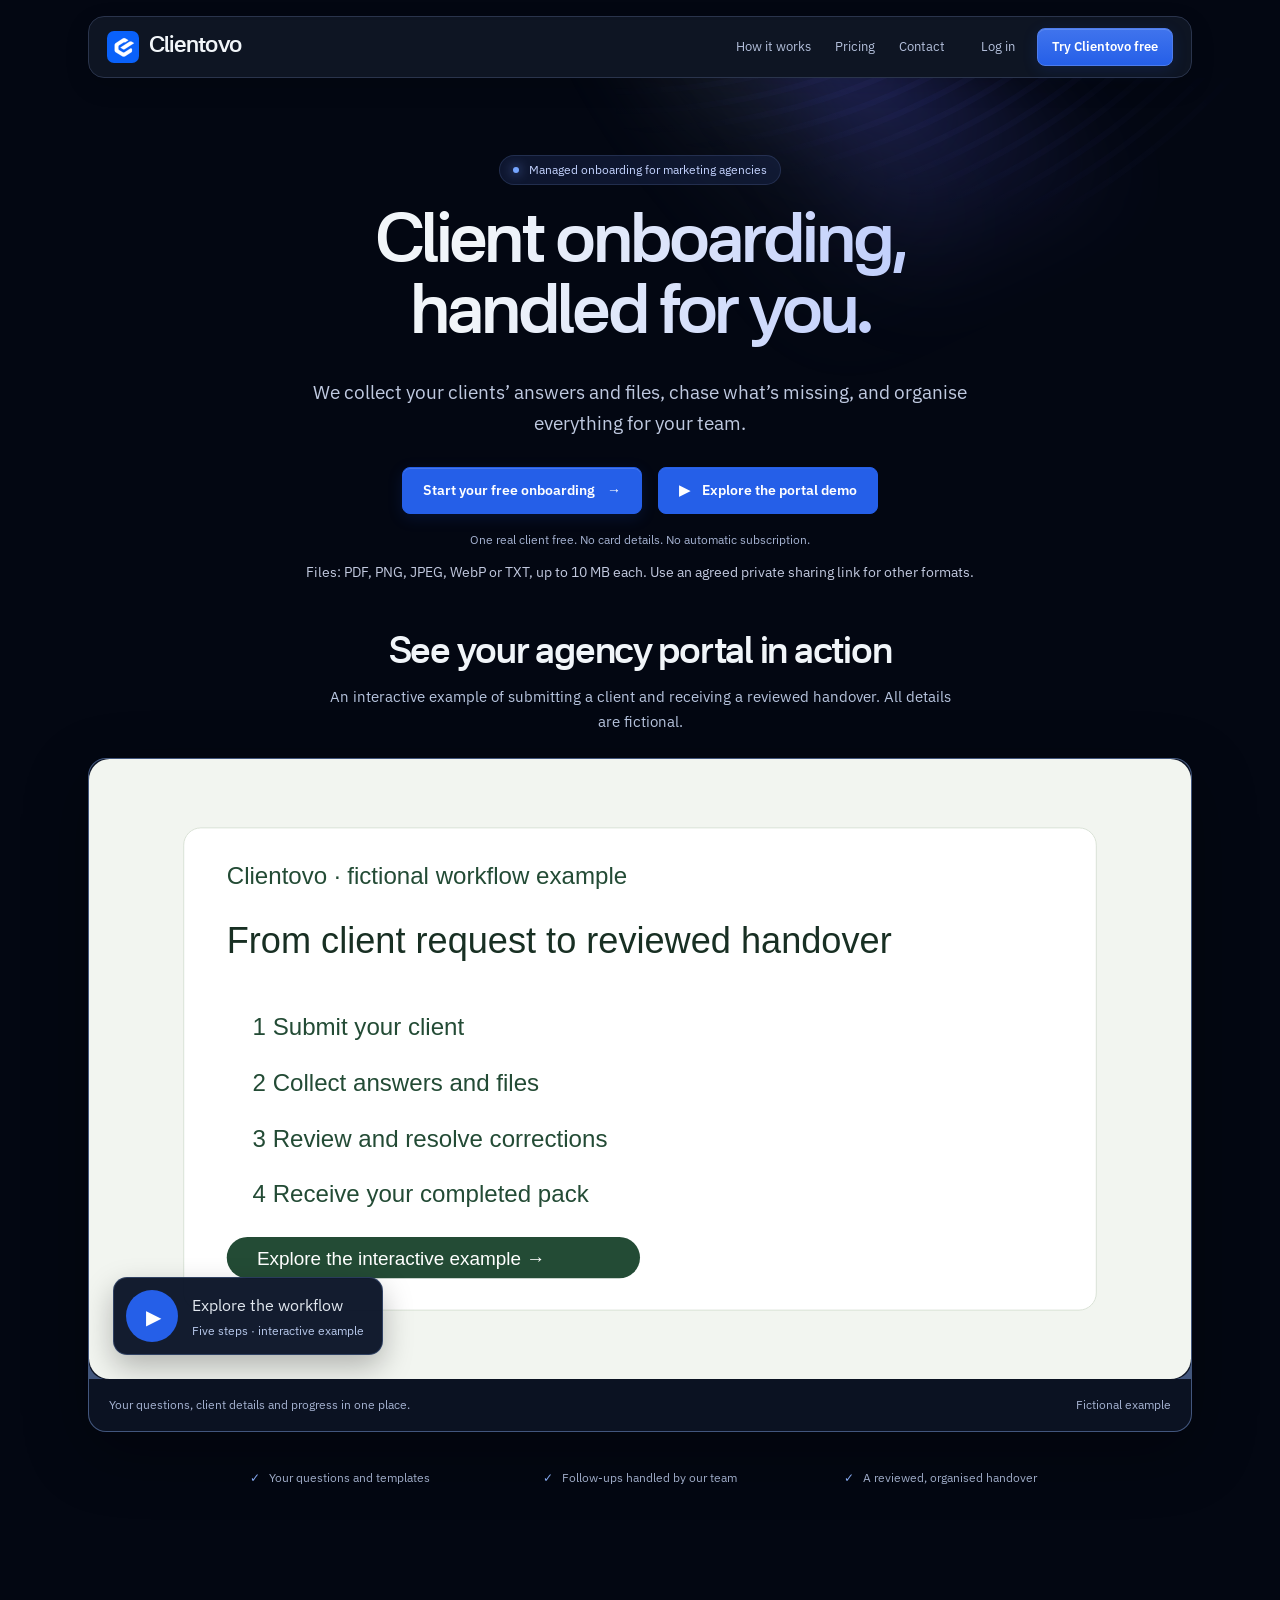
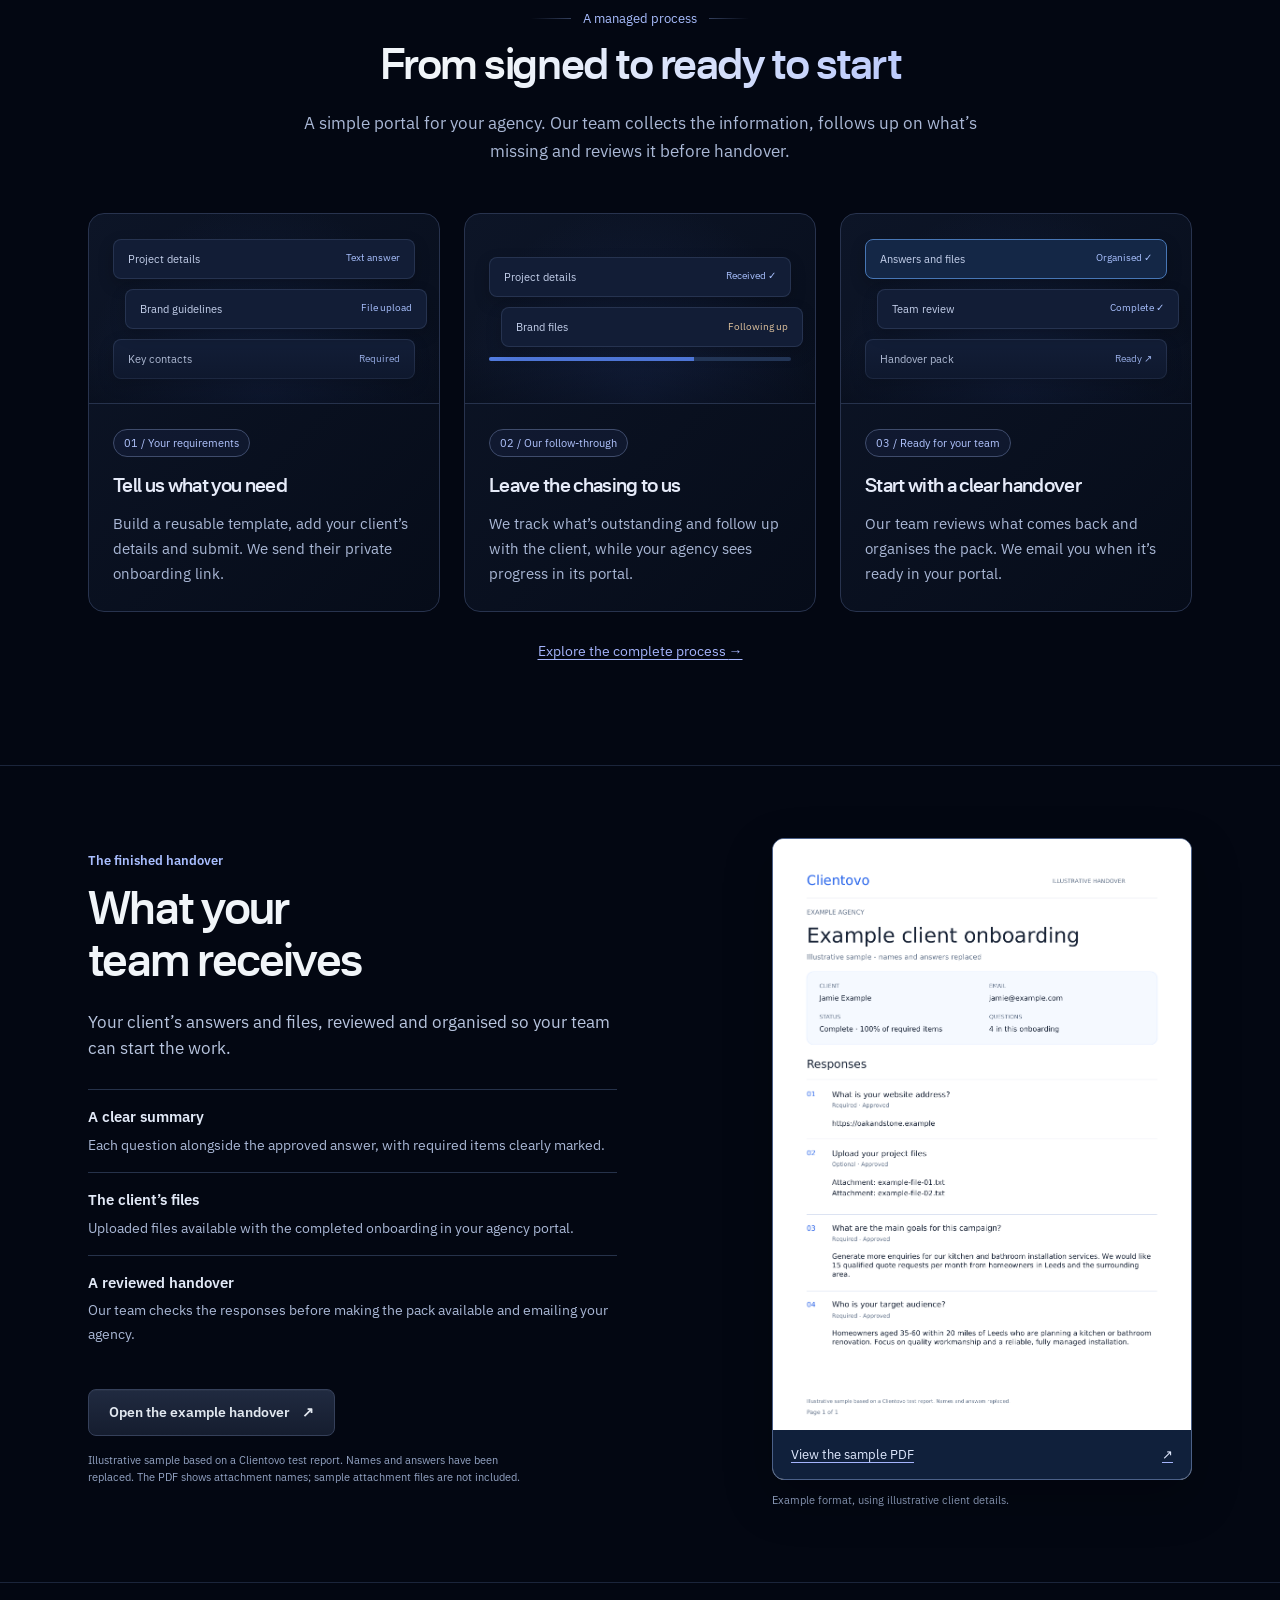
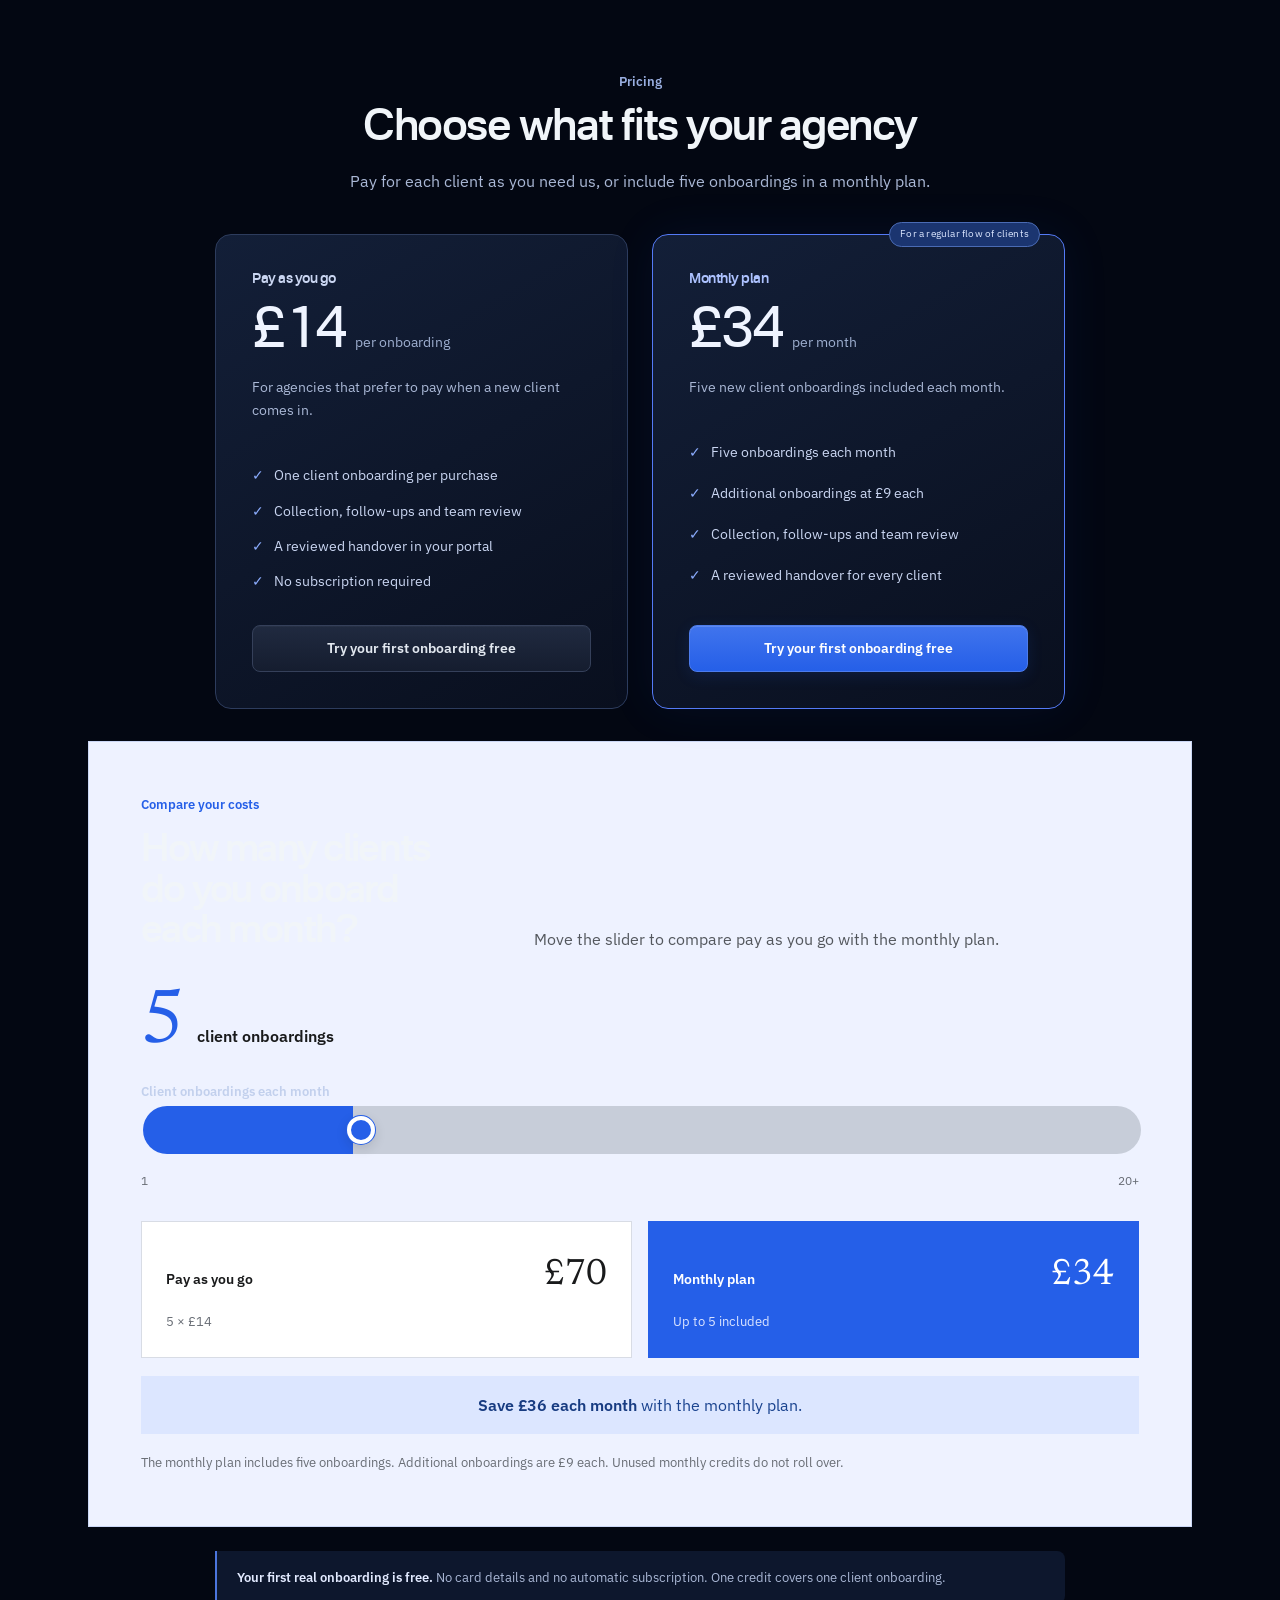
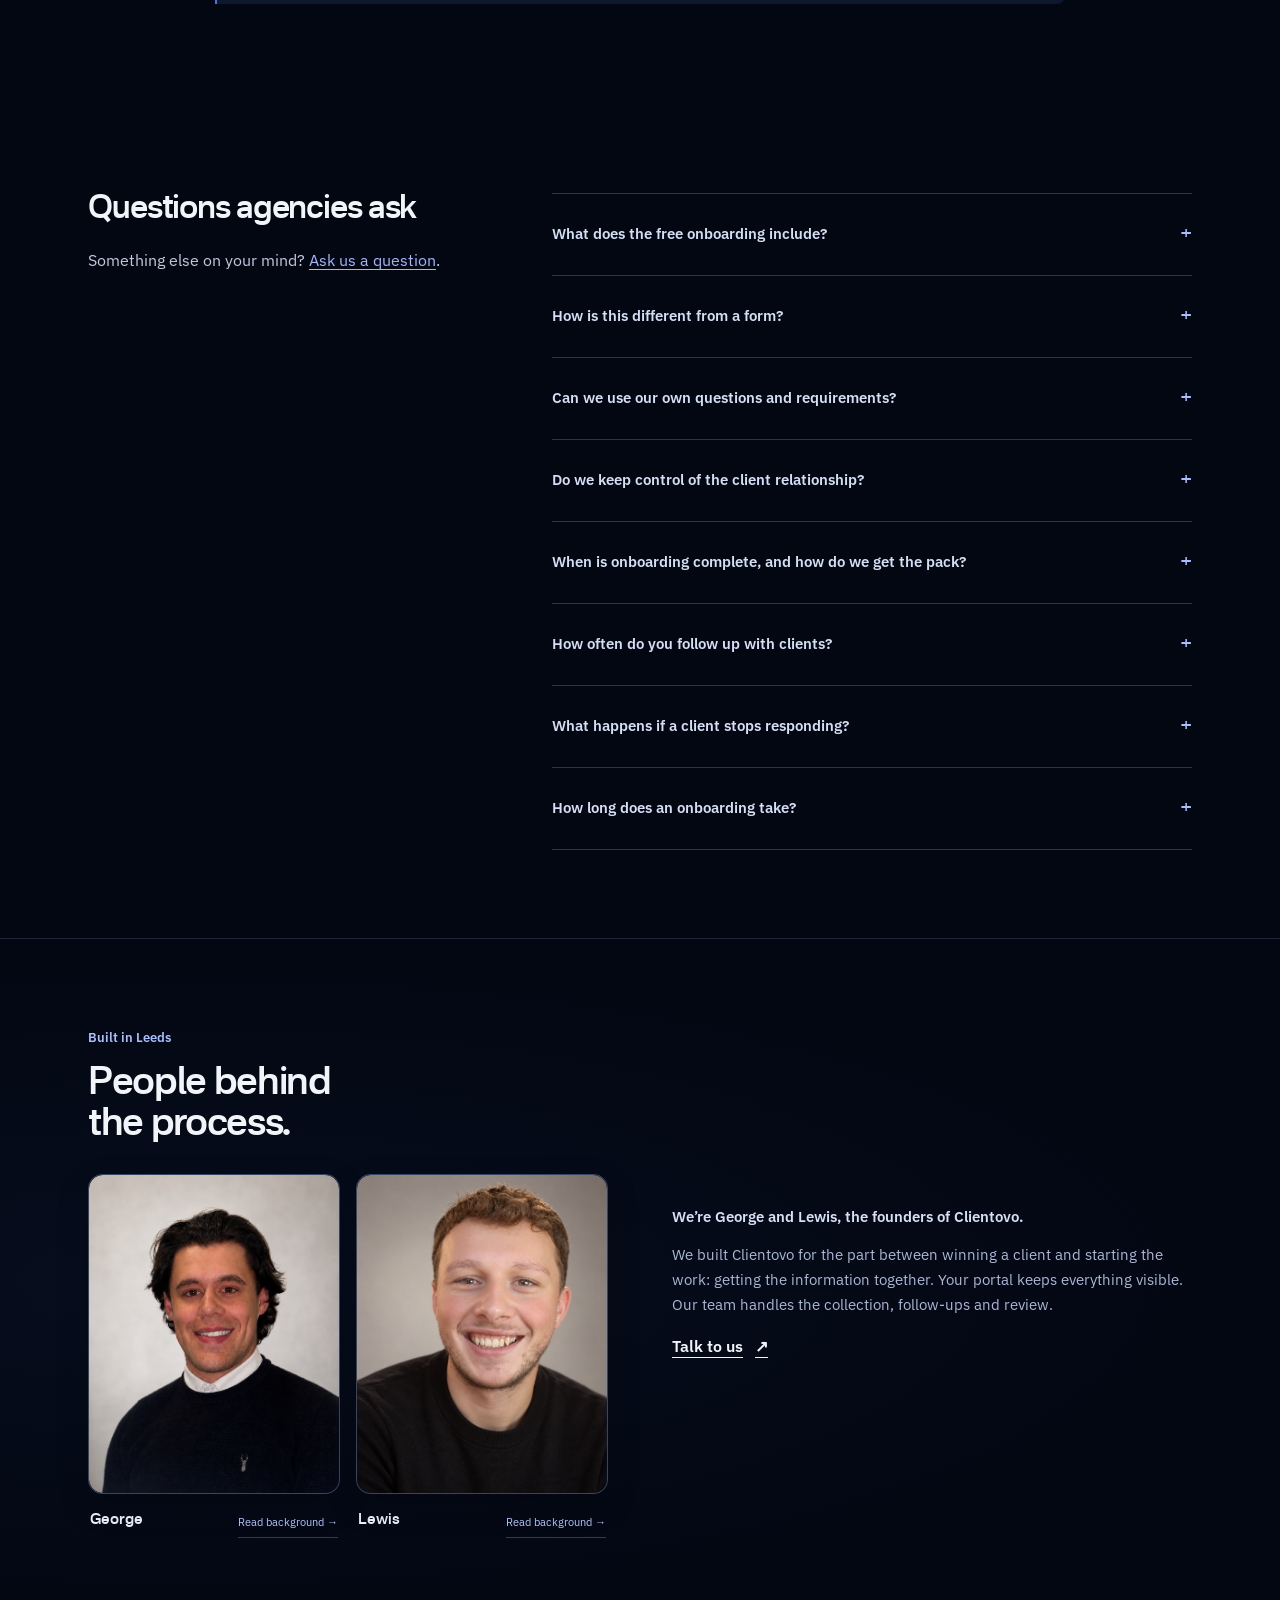
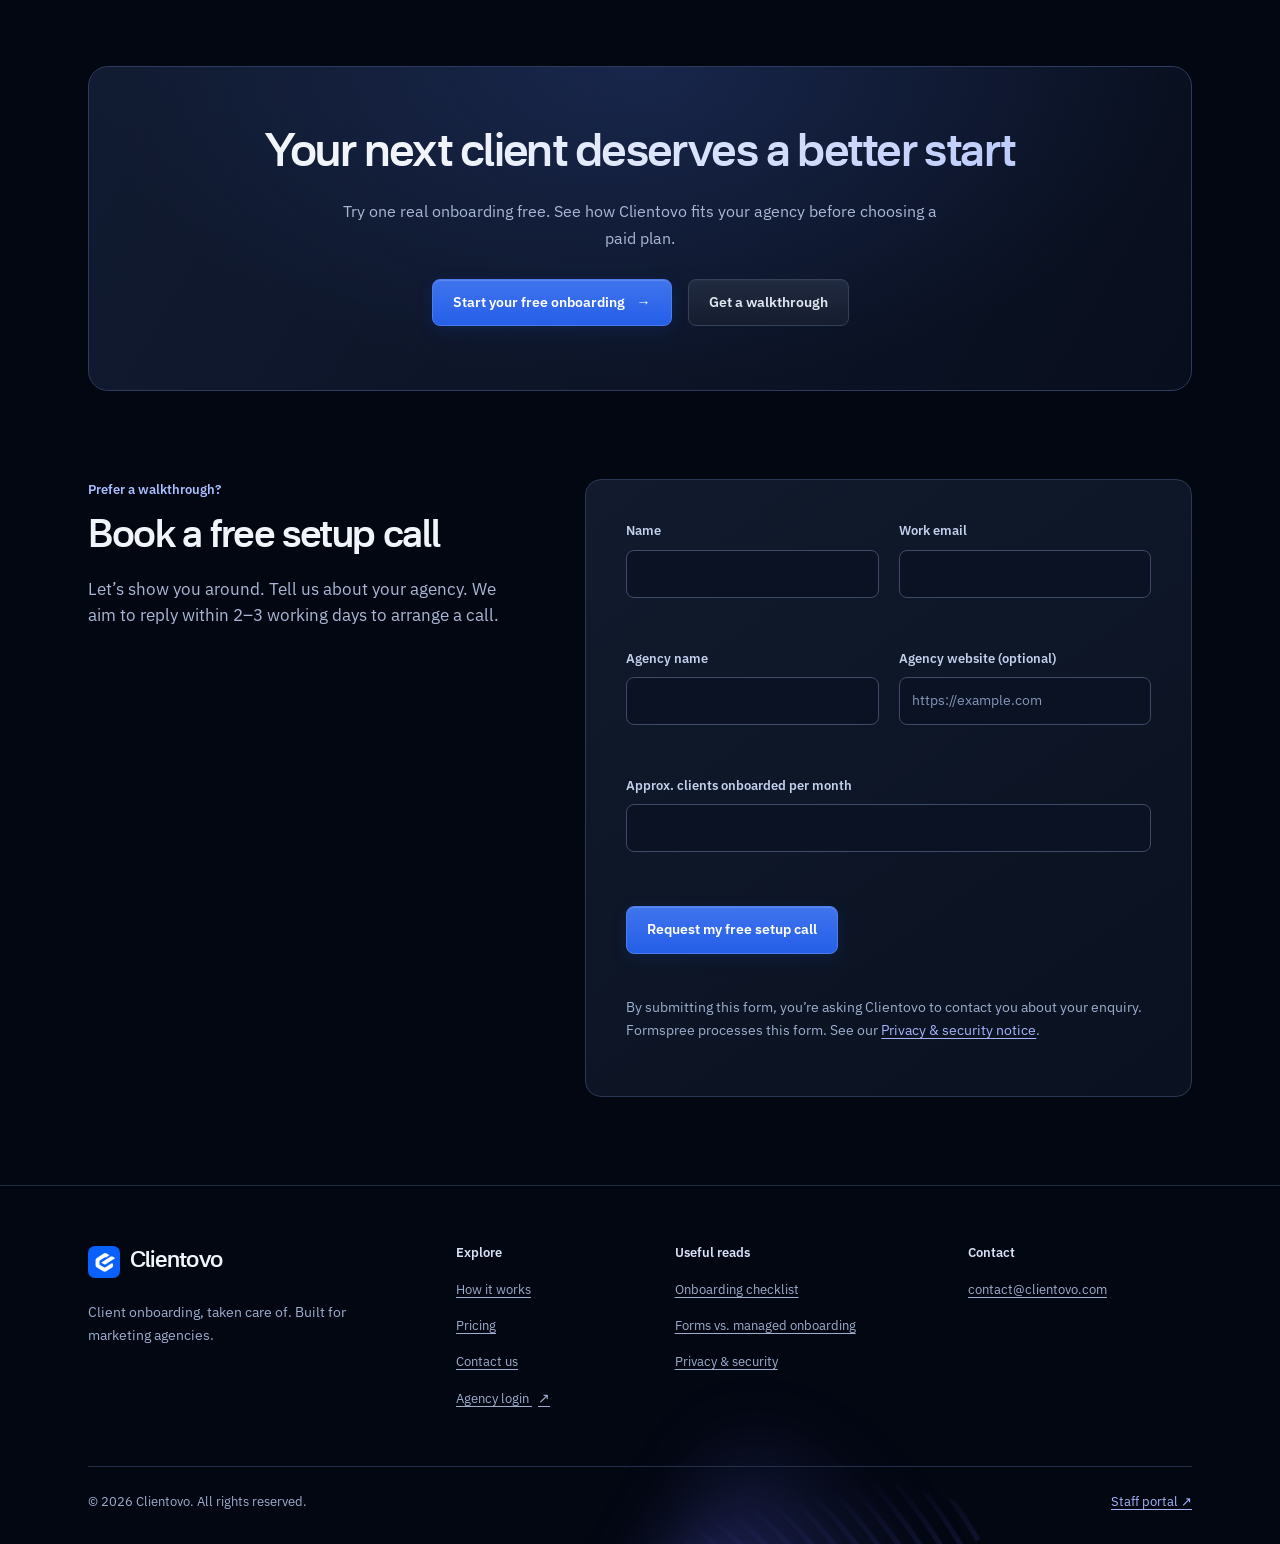
==== index.html @ 858d0b21 "Add interactive pricing savings calculator" ====
<!doctype html>
<html lang="en-GB"><head>
<meta name="referrer" content="strict-origin-when-cross-origin">
<meta http-equiv="Content-Security-Policy" content="default-src 'self'; script-src 'self' 'sha256-9Y9CoTxpxtDft2DlJXxTfStvCm/svCckwIeYMW3FVqM='; style-src 'self' 'unsafe-inline'; img-src 'self' data:; font-src 'self'; media-src 'self'; connect-src 'self' https://formspree.io; form-action https://formspree.io; object-src 'none'; base-uri 'self'; frame-src 'none'; upgrade-insecure-requests">
<meta charset="utf-8">
<meta name="viewport" content="width=device-width,initial-scale=1">
<title>Managed Client Onboarding for Marketing Agencies | Clientovo</title>
<meta name="description" content="Clientovo collects client details and files, follows up on missing items and reviews your handover. Agency portal included. Try one real client free, no card needed.">
<link rel="canonical" href="https://clientovo.com/">
<link rel="shortcut icon" href="/favicon.ico?v=6">
<link rel="icon" type="image/png" sizes="16x16" href="/favicon-16.png?v=6">
<link rel="icon" type="image/png" sizes="32x32" href="/favicon-32.png?v=6">
<link rel="apple-touch-icon" sizes="180x180" href="/apple-touch-icon.png?v=1">
<link rel="manifest" href="/site.webmanifest">
<meta name="theme-color" content="#030712">
<link rel="preload" href="/fonts/newsreader-latin-400-normal.woff2" as="font" type="font/woff2" crossorigin>
<link rel="preload" href="/fonts/ibm-plex-sans-latin-400-normal.woff2" as="font" type="font/woff2" crossorigin>
<link rel="stylesheet" href="/home.css?v=20261022-readiness">
<meta property="og:type" content="website">
<meta property="og:locale" content="en_GB">
<meta property="og:site_name" content="Clientovo">
<meta property="og:title" content="Managed Client Onboarding for Marketing Agencies | Clientovo">
<meta property="og:description" content="Clientovo collects client details and files, follows up on missing items and reviews your handover.">
<meta property="og:url" content="https://clientovo.com/">
<meta property="og:image" content="https://clientovo.com/og-image.png">
<meta name="twitter:card" content="summary_large_image">
<meta name="twitter:title" content="Managed Client Onboarding for Marketing Agencies | Clientovo">
<meta name="twitter:description" content="Clientovo collects client details and files, follows up on missing items and reviews your handover.">
<meta name="twitter:image" content="https://clientovo.com/og-image.png">
<script type="application/ld+json">{"@context":"https://schema.org","@graph":[{"@type":"Organization","@id":"https://clientovo.com/#organization","name":"Clientovo","url":"https://clientovo.com/","email":"contact@clientovo.com"},{"@type":"FAQPage","mainEntity":[{"@type":"Question","name":"What does the free onboarding include?","acceptedAnswer":{"@type":"Answer","text":"One real client onboarding using your agency’s template, including collection, follow-ups, review and handover. Your new account includes one free credit. No card is needed, and you won’t be enrolled in a paid subscription."}},{"@type":"Question","name":"How is this different from a form?","acceptedAnswer":{"@type":"Answer","text":"Your portal gives you a place to create templates and track clients. Our team handles the work around the form: collecting information, following up, reviewing responses and organising the finished pack."}},{"@type":"Question","name":"Can we use our own questions and requirements?","acceptedAnswer":{"@type":"Answer","text":"Yes. Create reusable templates for the information, files and account access details your agency needs. Use a different template for each kind of project. Do not request passwords through an onboarding form."}},{"@type":"Question","name":"Do we keep control of the client relationship?","acceptedAnswer":{"@type":"Answer","text":"Yes. Your agency owns the relationship and delivers the project. We handle the onboarding admin you ask us to manage, and you can track progress in your portal."}},{"@type":"Question","name":"When is onboarding complete, and how do we get the pack?","acceptedAnswer":{"@type":"Answer","text":"An onboarding is ready for handover once the required information has been supplied and our team has reviewed and approved the answers and files. We then publish the pack in your portal and email your agency a link. Reaching 100% alone does not send the handover automatically."}},{"@type":"Question","name":"How often do you follow up with clients?","acceptedAnswer":{"@type":"Answer","text":"Our standard reminder interval is three days, measured from the latest response or reminder while required information is still missing. Our team can adjust or pause reminders for an onboarding."}},{"@type":"Question","name":"What happens if a client stops responding?","acceptedAnswer":{"@type":"Answer","text":"After seven days without a new answer, the onboarding is flagged for our team’s attention. Outstanding items stay visible in your portal. Missing required information is not treated as complete."}},{"@type":"Question","name":"How long does an onboarding take?","acceptedAnswer":{"@type":"Answer","text":"Timing depends on how quickly your client provides the required information and whether any answers or files need correcting. You can track progress in your portal while we manage the follow-ups and review."}}]}]}</script>
<script src="/site.js?v=20261027-savings" defer></script>
<link rel="stylesheet" href="/open.css?v=20261021-expanded-sample1">
<link rel="stylesheet" href="/pricing.css?v=20261027-savings">
</head><body><a class="skip-link" href="#main">Skip to content</a>
<header class="site-header">
  <nav class="shell site-nav" aria-label="Main navigation">
    <a class="brand" href="/index.html" aria-label="Clientovo home">
      <img src="/favicon.png?v=6" alt="" width="32" height="32">
      <span>Clientovo</span>
    </a>
    <div class="nav-links">
      <a href="/how-it-works.html">How it works</a>
      <a href="/index.html#pricing">Pricing</a>
      <a href="/contact.html">Contact</a>
    </div>
    <div class="nav-actions">
      <div class="login-menu desktop-login" data-login-menu>
        <button class="login-trigger" type="button" aria-expanded="false" aria-haspopup="true" data-login-trigger>Log in</button>
        <div class="login-panel" data-login-panel hidden>
          <a href="https://app.clientovo.com/agency/login">Agency portal <span class="external-mark" aria-hidden="true">↗</span></a>
          <a href="https://app.clientovo.com/login">Staff portal <span class="external-mark" aria-hidden="true">↗</span></a>
        </div>
      </div>
      <a class="button" href="https://app.clientovo.com/agency/join">Try Clientovo free</a>
    </div>
    <button class="menu-button" type="button" aria-expanded="false" aria-controls="mobile-menu" aria-label="Open menu" data-menu-button>Menu</button>
  </nav>
</header>

<div class="mobile-menu" id="mobile-menu" data-mobile-menu hidden>
  <nav class="mobile-menu-inner" aria-label="Mobile navigation">
    <a href="/how-it-works.html">How it works</a>
    <a href="/index.html#pricing">Pricing</a>
    <a href="/contact.html">Contact</a>
    <a href="https://app.clientovo.com/agency/login">Agency portal <span class="external-mark" aria-hidden="true">↗</span></a>
    <a href="https://app.clientovo.com/login">Staff portal <span class="external-mark" aria-hidden="true">↗</span></a>
    <a class="button" href="https://app.clientovo.com/agency/join">Try Clientovo free</a>
  </nav>
</div>
<main id="main"><section class="agency-hero open-hero" aria-labelledby="hero-title">
<div class="shell">
<div class="open-hero-copy"><p class="open-eyebrow">Managed onboarding for marketing agencies</p><h1 class="gradient-heading" id="hero-title">Client onboarding,<br>handled for you.</h1><p class="lede">We collect your clients’ answers and files, chase what’s missing, and organise everything for your team.</p><div class="inline-actions"><a class="button" href="https://app.clientovo.com/agency/join">Start your free onboarding <span aria-hidden="true">→</span></a><button class="button button-secondary" type="button" data-demo-open aria-haspopup="dialog" aria-controls="portal-demo"><span aria-hidden="true">▶</span> Explore the portal demo</button></div><p class="open-hero-note">One real client free. No card details. No automatic subscription.</p><p class="small">Files: PDF, PNG, JPEG, WebP or TXT, up to 10 MB each. Use an agreed private sharing link for other formats.</p></div>
<section class="portal-demo-feature" id="portal-preview" aria-labelledby="portal-preview-heading">
<div class="demo-intro"><h2 id="portal-preview-heading">See your agency portal in action</h2><p>An interactive example of submitting a client and receiving a reviewed handover. All details are fictional.</p></div>
<div class="open-demo"><button class="demo-launch" type="button" data-demo-open aria-haspopup="dialog" aria-controls="portal-demo" aria-label="Open the interactive Clientovo onboarding example"><img src="/media/portal-demo-preview.svg" width="1280" height="720" alt="Illustration of the Clientovo example workflow, from submission to handover" fetchpriority="high"><span class="demo-play"><i aria-hidden="true">▶</i><span>Explore the workflow<small>Five steps · interactive example</small></span></span></button><div class="demo-caption"><span>Your questions, client details and progress in one place.</span><span>Fictional example</span></div></div>
</section>
<div class="open-points"><p><span aria-hidden="true">✓</span> Your questions and templates</p><p><span aria-hidden="true">✓</span> Follow-ups handled by our team</p><p><span aria-hidden="true">✓</span> A reviewed, organised handover</p></div>
</div></section>
<section class="open-section" id="how-it-works" aria-labelledby="workflow-heading"><div class="shell"><div class="open-section-heading"><div class="open-label">A managed process</div><h2 class="gradient-heading" id="workflow-heading">From signed to ready to start</h2><p>A simple portal for your agency. Our team collects the information, follows up on what’s missing and reviews it before handover.</p></div><div class="workflow-cards">
<article class="open-card"><div class="workflow-art" aria-hidden="true"><div class="mini-row"><span>Project details</span><strong>Text answer</strong></div><div class="mini-row"><span>Brand guidelines</span><strong>File upload</strong></div><div class="mini-row"><span>Key contacts</span><strong>Required</strong></div></div><span class="card-tag">01 / Your requirements</span><h3>Tell us what you need</h3><p>Build a reusable template, add your client’s details and submit. We send their private onboarding link.</p></article>
<article class="open-card"><div class="workflow-art" aria-hidden="true"><div class="mini-row"><span>Project details</span><strong>Received ✓</strong></div><div class="mini-row"><span>Brand files</span><strong class="mini-waiting">Following up</strong></div><div class="mini-progress"><span></span></div></div><span class="card-tag">02 / Our follow-through</span><h3>Leave the chasing to us</h3><p>We track what’s outstanding and follow up with the client, while your agency sees progress in its portal.</p></article>
<article class="open-card"><div class="workflow-art" aria-hidden="true"><div class="mini-row mini-ready"><span>Answers and files</span><strong>Organised ✓</strong></div><div class="mini-row"><span>Team review</span><strong>Complete ✓</strong></div><div class="mini-row"><span>Handover pack</span><strong>Ready ↗</strong></div></div><span class="card-tag">03 / Ready for your team</span><h3>Start with a clear handover</h3><p>Our team reviews what comes back and organises the pack. We email you when it’s ready in your portal.</p></article>
</div><p class="open-section-link"><a href="/how-it-works.html">Explore the complete process <span aria-hidden="true">→</span></a></p></div></section>
<section class="section handover-section" id="example-handover" aria-labelledby="handover-heading">
 <div class="shell handover-layout">
  <div class="handover-copy"><p class="kicker">The finished handover</p><h2 id="handover-heading">What your team receives</h2><p class="lede">Your client’s answers and files, reviewed and organised so your team can start the work.</p>
   <ul class="handover-contents"><li><strong>A clear summary</strong><span>Each question alongside the approved answer, with required items clearly marked.</span></li><li><strong>The client’s files</strong><span>Uploaded files available with the completed onboarding in your agency portal.</span></li><li><strong>A reviewed handover</strong><span>Our team checks the responses before making the pack available and emailing your agency.</span></li></ul>
   <a class="button button-secondary" href="/media/example-onboarding-handover.pdf?v=20261021-expanded" target="_blank" rel="noopener">Open the example handover <span aria-hidden="true">↗</span></a>
   <p class="handover-disclosure">Illustrative sample based on a Clientovo test report. Names and answers have been replaced. The PDF shows attachment names; sample attachment files are not included.</p>
  </div>
  <figure class="handover-example"><a href="/media/example-onboarding-handover.pdf?v=20261021-expanded" target="_blank" rel="noopener" aria-label="Open the illustrative Clientovo handover PDF in a new tab"><img src="/media/example-onboarding-handover.png?v=20261021-expanded" width="893" height="1263" loading="lazy" decoding="async" alt="Illustrative Clientovo handover with four completed questions covering the website, project files, campaign goals and target audience"><span class="handover-preview-label">View the sample PDF <span aria-hidden="true">↗</span></span></a><figcaption>Example format, using illustrative client details.</figcaption></figure>
 </div>
</section>
<section class="section pricing-section" id="pricing" aria-labelledby="pricing-heading">
  <div class="shell">
    <div class="pricing-head"><p class="kicker">Pricing</p><h2 id="pricing-heading">Choose what fits your agency</h2><p>Pay for each client as you need us, or include five onboardings in a monthly plan.</p></div>
    <div class="pricing-grid">
      <article class="price-card" aria-labelledby="payg-heading">
        <h3 class="plan-name" id="payg-heading">Pay as you go</h3>
        <p class="price">£14 <small>per onboarding</small></p>
        <p>For agencies that prefer to pay when a new client comes in.</p>
        <ul class="clean-list"><li>One client onboarding per purchase</li><li>Collection, follow-ups and team review</li><li>A reviewed handover in your portal</li><li>No subscription required</li></ul>
        <a class="button button-secondary" href="https://app.clientovo.com/agency/join">Try your first onboarding free</a>
      </article>
      <article class="price-card price-card-featured" aria-labelledby="monthly-heading">
        <h3 class="plan-name" id="monthly-heading">Monthly plan</h3>
        <p class="price">£34 <small>per month</small></p>
        <p>Five new client onboardings included each month.</p>
        <ul class="clean-list"><li>Five onboardings each month</li><li>Additional onboardings at £9 each</li><li>Collection, follow-ups and team review</li><li>A reviewed handover for every client</li></ul>
        <a class="button" href="https://app.clientovo.com/agency/join">Try your first onboarding free</a>
      </article>
    </div>
    <section class="pricing-calculator" aria-labelledby="calculator-heading" data-pricing-calculator>
      <div class="calculator-intro">
        <p class="kicker">Compare your costs</p>
        <h3 id="calculator-heading">How many clients do you onboard each month?</h3>
        <p>Move the slider to compare pay as you go with the monthly plan.</p>
      </div>
      <div class="calculator-control">
        <div class="calculator-value"><output for="onboarding-volume" data-onboarding-count>5</output><span>client onboardings</span></div>
        <label class="sr-only" for="onboarding-volume">Client onboardings each month</label>
        <input id="onboarding-volume" data-onboarding-slider type="range" min="1" max="20" value="5" step="1">
        <div class="calculator-scale" aria-hidden="true"><span>1</span><span>20+</span></div>
      </div>
      <div class="calculator-results" aria-live="polite">
        <div class="calculator-result">
          <span>Pay as you go</span>
          <strong data-payg-total>£70</strong>
          <small data-payg-detail>5 × £14</small>
        </div>
        <div class="calculator-result calculator-result-featured">
          <span>Monthly plan</span>
          <strong data-monthly-total>£34</strong>
          <small data-monthly-detail>5 included</small>
        </div>
        <p class="calculator-saving" data-saving-message><strong>Save £36 each month</strong> with the monthly plan.</p>
      </div>
      <p class="calculator-footnote">The monthly plan includes five onboardings. Additional onboardings are £9 each. Unused monthly credits do not roll over.</p>
    </section>
    <p class="price-note"><strong>Your first real onboarding is free.</strong> No card details and no automatic subscription. One credit covers one client onboarding.</p>
  </div>
</section>
<section class="section">
    <div class="shell faq-layout">
      <div>
        <h2>Questions agencies ask</h2>
        <p style="margin-top:20px">Something else on your mind? <a href="/contact.html">Ask us a question</a>.</p>
      </div>
      <div class="faq-list">
        <details><summary>What does the free onboarding include?</summary><div class="faq-answer"><p>One real client onboarding using your agency’s template, including collection, follow-ups, review and handover. Your new account includes one free credit. No card is needed, and you won’t be enrolled in a paid subscription.</p></div></details><details><summary>How is this different from a form?</summary><div class="faq-answer"><p>Your portal gives you a place to create templates and track clients. Our team handles the work around the form: collecting information, following up, reviewing responses and organising the finished pack.</p></div></details><details><summary>Can we use our own questions and requirements?</summary><div class="faq-answer"><p>Yes. Create reusable templates for the information, files and account access details your agency needs. Use a different template for each kind of project. Do not request passwords through an onboarding form.</p></div></details><details><summary>Do we keep control of the client relationship?</summary><div class="faq-answer"><p>Yes. Your agency owns the relationship and delivers the project. We handle the onboarding admin you ask us to manage, and you can track progress in your portal.</p></div></details><details><summary>When is onboarding complete, and how do we get the pack?</summary><div class="faq-answer"><p>An onboarding is ready for handover once the required information has been supplied and our team has reviewed and approved the answers and files. We then publish the pack in your portal and email your agency a link. Reaching 100% alone does not send the handover automatically.</p></div></details><details><summary>How often do you follow up with clients?</summary><div class="faq-answer"><p>Our standard reminder interval is three days, measured from the latest response or reminder while required information is still missing. Our team can adjust or pause reminders for an onboarding.</p></div></details><details><summary>What happens if a client stops responding?</summary><div class="faq-answer"><p>After seven days without a new answer, the onboarding is flagged for our team’s attention. Outstanding items stay visible in your portal. Missing required information is not treated as complete.</p></div></details><details><summary>How long does an onboarding take?</summary><div class="faq-answer"><p>Timing depends on how quickly your client provides the required information and whether any answers or files need correcting. You can track progress in your portal while we manage the follow-ups and review.</p></div></details>
      </div>
    </div>
  </section><section class="section about-section" aria-labelledby="about-heading">
    <div class="shell about-layout">
      <div><p class="kicker">Built in Leeds</p><h2 id="about-heading">People behind<br>the process.</h2>
        <div class="founder-portraits" aria-label="Clientovo co-founders">
          <div class="founder-profile"><button class="founder-card" type="button" data-founder-card data-founder-name="George" aria-expanded="false" aria-controls="george-background" aria-label="George, co-founder. Show background">
            <span class="founder-card-inner">
              <span class="founder-face founder-front" data-founder-front>
                <img src="/images/founder-portrait-01.png" alt="George, Clientovo co-founder" width="1086" height="1448" loading="lazy" decoding="async">
                
              </span>
              <span class="founder-face founder-back" id="george-background" data-founder-back aria-hidden="true">
                <span class="founder-role">Co-founder · Clientovo</span><strong class="founder-name">George</strong>
                <span class="founder-bio" id="george-bio-copy" data-founder-copy>George is currently studying law. He brings an eye for detail to Clientovo, helping keep client information organised and handovers clear.</span>
                <span class="founder-return" aria-hidden="true">Back to photo ↶</span>
              </span>
            </span>
          </button><div class="founder-profile-label"><strong>George</strong><button class="founder-read" type="button" data-founder-open="george-background" aria-controls="george-background" aria-expanded="false">Read background <span aria-hidden="true">→</span></button></div></div>
          <div class="founder-profile"><button class="founder-card" type="button" data-founder-card data-founder-name="Lewis" aria-expanded="false" aria-controls="lewis-background" aria-label="Lewis, co-founder. Show background">
            <span class="founder-card-inner">
              <span class="founder-face founder-front" data-founder-front>
                <img src="/images/founder-portrait-02.png" alt="Lewis, Clientovo co-founder" width="1122" height="1402" loading="lazy" decoding="async">
                
              </span>
              <span class="founder-face founder-back" id="lewis-background" data-founder-back aria-hidden="true">
                <span class="founder-role">Co-founder · Clientovo</span><strong class="founder-name">Lewis</strong>
                <span class="founder-bio" id="lewis-bio-copy" data-founder-copy>Lewis has a background in supply chain management. He brings a practical approach to Clientovo’s onboarding process, keeping requests organised, tracking what’s missing and helping things move forward.</span>
                <span class="founder-return" aria-hidden="true">Back to photo ↶</span>
              </span>
            </span>
          </button><div class="founder-profile-label"><strong>Lewis</strong><button class="founder-read" type="button" data-founder-open="lewis-background" aria-controls="lewis-background" aria-expanded="false">Read background <span aria-hidden="true">→</span></button></div></div>
        </div>
      </div>
      <div class="about-copy"><p class="lede">We’re George and Lewis, the founders of Clientovo.</p><p>We built Clientovo for the part between winning a client and starting the work: getting the information together. Your portal keeps everything visible. Our team handles the collection, follow-ups and review.</p><a class="text-link" href="/contact.html">Talk to us <span aria-hidden="true">↗</span></a></div>
    </div>
  </section><div class="shell"><section class="open-cta" aria-labelledby="cta-heading"><h2 class="gradient-heading" id="cta-heading">Your next client deserves a better start</h2><p>Try one real onboarding free. See how Clientovo fits your agency before choosing a paid plan.</p><div class="inline-actions"><a class="button" href="https://app.clientovo.com/agency/join">Start your free onboarding <span aria-hidden="true">→</span></a><a class="button button-secondary" href="#setup-call">Get a walkthrough</a></div></section></div><section class="section" id="setup-call">
    <div class="shell setup-area">
      <div class="setup-copy">
        <p class="kicker">Prefer a walkthrough?</p>
        <h2>Book a free setup call</h2>
        <p class="lede" style="margin-top:20px">Let’s show you around. Tell us about your agency. We aim to reply within 2–3 working days to arrange a call.</p>
      </div>
      <div class="form-card">
        <form action="https://formspree.io/f/mjykaprj" method="POST" novalidate data-setup-form>
          <div class="form-grid">
            <div class="field"><label for="setup-name">Name</label><input id="setup-name" name="name" autocomplete="name" required aria-describedby="error-setup-name"><span class="field-error" id="error-setup-name" data-error-for="setup-name"></span></div>
            <div class="field"><label for="setup-email">Work email</label><input id="setup-email" name="email" type="email" autocomplete="email" required aria-describedby="error-setup-email"><span class="field-error" id="error-setup-email" data-error-for="setup-email"></span></div>
            <div class="field"><label for="setup-agency">Agency name</label><input id="setup-agency" name="agency_name" autocomplete="organization" required aria-describedby="error-setup-agency"><span class="field-error" id="error-setup-agency" data-error-for="setup-agency"></span></div>
            <div class="field"><label for="setup-website">Agency website (optional)</label><input id="setup-website" name="agency_website" type="url" inputmode="url" autocomplete="url" placeholder="https://example.com" aria-describedby="error-setup-website"><span class="field-error" id="error-setup-website" data-error-for="setup-website"></span></div>
            <div class="field field-wide"><label for="setup-clients">Approx. clients onboarded per month</label><input id="setup-clients" name="clients_per_month" type="number" min="1" inputmode="numeric" required aria-describedby="error-setup-clients"><span class="field-error" id="error-setup-clients" data-error-for="setup-clients"></span></div>
          </div>
          <button class="button form-submit" type="submit">Request my free setup call</button>
          <p class="form-status" role="status" aria-live="polite" data-form-status></p>
        </form>
        <div class="form-success" tabindex="-1" role="status" aria-live="polite" data-form-success hidden>
          <h3>We’ve got your details</h3>
          <p>We aim to reply within 2–3 working days to arrange your free Clientovo setup call.</p>
        </div>
        <p class="form-privacy">By submitting this form, you’re asking Clientovo to contact you about your enquiry. Formspree processes this form. See our <a href="/privacy-and-security.html">Privacy &amp; security notice</a>.</p>
      </div>
    </div>
  </section></main><footer class="site-footer">
  <div class="shell">
    <div class="footer-grid">
      <div class="footer-intro">
        <a class="brand" href="/index.html"><img src="/favicon.png?v=6" alt="" width="32" height="32"><span>Clientovo</span></a>
        <p>Client onboarding, taken care of. Built for marketing agencies.</p>
        <!-- TODO: George to supply confirmed company registration details and Leeds business address. -->
      </div>
      <nav class="footer-col" aria-label="Explore">
        <h2>Explore</h2>
        <a href="/how-it-works.html">How it works</a>
        <a href="/index.html#pricing">Pricing</a>
        <a href="/contact.html">Contact us</a>
        <a href="https://app.clientovo.com/agency/login">Agency login <span class="external-mark" aria-hidden="true">↗</span></a>
      </nav>
      <nav class="footer-col" aria-label="Useful reads">
        <h2>Useful reads</h2>
        <a href="/client-onboarding-checklist.html">Onboarding checklist</a>
        <a href="/client-onboarding-forms-vs-managed-service.html">Forms vs. managed onboarding</a>
        <a href="/privacy-and-security.html">Privacy &amp; security</a>
      </nav>
      <div class="footer-col">
        <h2>Contact</h2>
        <a href="mailto:contact@clientovo.com">contact@clientovo.com</a>
      </div>
    </div>
    <div class="footer-bottom">
      <span>© 2026 Clientovo. All rights reserved.</span>
      <a href="https://app.clientovo.com/login">Staff portal <span aria-hidden="true">↗</span></a>
    </div>
  </div>
</footer><dialog class="demo-dialog" id="portal-demo" aria-labelledby="demo-title" data-demo-dialog><div class="demo-dialog-header"><h2 id="demo-title">Inside the Clientovo agency portal</h2><button class="demo-close" type="button" data-demo-close>Close <span aria-hidden="true">×</span></button></div><div class="demo-tour" data-demo-tour aria-label="Example onboarding workflow"><p class="small">Fictional example · this does not create a real client or send email.</p><div role="status" aria-live="polite" aria-atomic="true" data-demo-step><p class="eyebrow">Step 1 of 5 · Agency</p><h3>Create your template</h3><p>Example Agency asks for business goals, a website link and a brand image. Choose the questions your client needs to answer.</p></div><div class="inline-actions"><button class="button button-secondary" type="button" data-demo-back disabled>Back</button><button class="button" type="button" data-demo-next>Next step</button></div></div></dialog></body></html>
---- home.css ----
/* Clientovo editorial system.
   Newsreader was chosen for headings because its restrained editorial character feels
   like professional correspondence, while IBM Plex Sans keeps operational copy precise. */
@font-face{font-family:"Newsreader";src:url("/fonts/newsreader-latin-400-normal.woff2") format("woff2");font-style:normal;font-weight:400;font-display:swap}
@font-face{font-family:"Newsreader";src:url("/fonts/newsreader-latin-500-normal.woff2") format("woff2");font-style:normal;font-weight:500;font-display:swap}
@font-face{font-family:"IBM Plex Sans";src:url("/fonts/ibm-plex-sans-latin-400-normal.woff2") format("woff2");font-style:normal;font-weight:400;font-display:swap}
@font-face{font-family:"IBM Plex Sans";src:url("/fonts/ibm-plex-sans-latin-600-normal.woff2") format("woff2");font-style:normal;font-weight:600;font-display:swap}

:root{
  --blue:#255FE8;
  --blue-hover:#174BCB;
  --deep-blue:#193F82;
  --ink:#11213B;
  --text:#33455F;
  --muted:#53627A;
  --quiet:#7A879B;
  --surface:#FFFFFF;
  --surface-soft:#FBFCFE;
  --surface-tint:#F5F7FB;
  --blue-tint:#EEF4FF;
  --border:#E5EAF1;
  --border-strong:#D5DFED;
  --selection:#DCE7FF;
  --error:#B42318;
  --shadow:#11213B12;
  --font-heading:"Newsreader",Georgia,serif;
  --font-body:"IBM Plex Sans","Arial",sans-serif;
  --text-xs:.875rem;
  --text-sm:1rem;
  --text-base:1.125rem;
  --text-lg:1.375rem;
  --text-xl:2rem;
  --text-display:clamp(3.5rem,7vw,4.5rem);
  --container:72.5rem;
  --measure:42.5rem;
}

*{box-sizing:border-box}
html{scroll-behavior:smooth}
body{margin:0;background:var(--surface);color:var(--text);font-family:var(--font-body);font-size:var(--text-base);line-height:1.6;text-rendering:optimizeLegibility}
body.menu-open{overflow:hidden}
img{display:block;max-width:100%;height:auto}
a{color:var(--blue);text-decoration-thickness:1px;text-underline-offset:3px}
a:hover{color:var(--blue-hover)}
button,input,select,textarea{font:inherit}
button{cursor:pointer}
button:disabled{cursor:wait;opacity:.7}
::selection{background:var(--selection);color:var(--ink)}
:focus-visible{outline:2px solid var(--blue);outline-offset:2px}
[hidden]{display:none!important}
h1,h2,h3{margin:0;color:var(--ink);font-family:var(--font-heading);font-weight:400;line-height:1.03;letter-spacing:-.018em;text-wrap:balance}
h1{font-size:var(--text-display)}
h2{font-size:var(--text-xl);line-height:1.12}
h3{font-size:var(--text-lg);line-height:1.2}
p{margin:0 0 1em;text-wrap:pretty}
ul,ol{margin:0;padding:0}
blockquote{margin:0}
.shell{width:min(calc(100% - 48px),var(--container));margin-inline:auto}
.text-column{width:min(100%,var(--measure))}
.section{padding-block:120px}
.section-compact{padding-block:80px}
.section-tint{background:var(--surface-tint)}
.section-ink{background:var(--ink);color:var(--surface)}
.section-ink h2,.section-ink h3,.section-ink a{color:var(--surface)}
.section-ink p{color:var(--border-strong)}
.kicker{margin:0 0 16px;color:var(--blue);font-size:var(--text-xs);font-weight:600;letter-spacing:.06em}
.lede{font-size:var(--text-lg);line-height:1.5}
.small{font-size:var(--text-xs);line-height:1.55}
.muted{color:var(--muted)}
.rule{border:0;border-top:1px solid var(--border);margin:0}
.grid-12{display:grid;grid-template-columns:repeat(12,minmax(0,1fr));gap:32px}
.span-7{grid-column:span 7}.span-5{grid-column:span 5}.span-8{grid-column:span 8}.span-4{grid-column:span 4}
.stack{display:grid;gap:24px}
.stack-lg{display:grid;gap:40px}
.inline-actions{display:flex;align-items:center;flex-wrap:wrap;gap:16px}
.button{display:inline-flex;min-height:48px;align-items:center;justify-content:center;border:1px solid var(--blue);border-radius:4px;padding:10px 20px;background:var(--blue);color:var(--surface);font-size:var(--text-sm);font-weight:600;text-decoration:none;transition:background-color 180ms ease,border-color 180ms ease,color 180ms ease}
.button:hover{border-color:var(--blue-hover);background:var(--blue-hover);color:var(--surface)}
.button-secondary{border-color:var(--border-strong);background:var(--surface);color:var(--ink)}
.button-secondary:hover{border-color:var(--ink);background:var(--surface);color:var(--ink)}
.text-link{color:var(--ink);font-weight:600}
.external-mark{font-size:var(--text-xs);margin-left:6px}

.skip-link{position:fixed;left:16px;top:16px;z-index:1000;transform:translateY(-160%);border-radius:4px;padding:10px 16px;background:var(--ink);color:var(--surface)}
.skip-link:focus{transform:none}
.site-header{position:relative;z-index:100;border-bottom:1px solid var(--border);background:var(--surface)}
.site-nav{min-height:72px;display:flex;align-items:center;gap:32px}
.brand{display:inline-flex;align-items:center;gap:10px;color:var(--ink);font-family:var(--font-heading);font-size:var(--text-lg);line-height:1;text-decoration:none}
.brand img{width:32px;height:32px}
.nav-links{display:flex;align-items:center;gap:28px;margin-left:24px}
.nav-links a,.login-trigger{color:var(--ink);font-size:var(--text-sm);text-decoration:none}
.nav-links a:hover,.login-trigger:hover{text-decoration:underline;text-underline-offset:5px}
.nav-actions{display:flex;align-items:center;gap:16px;margin-left:auto}
.login-menu{position:relative}
.login-trigger{min-height:44px;border:0;background:transparent;padding:8px}
.login-panel{position:absolute;right:0;top:calc(100% + 12px);min-width:220px;border:1px solid var(--border);border-radius:8px;background:var(--surface);box-shadow:0 1px 2px var(--shadow);padding:8px}
.login-panel a{display:block;min-height:44px;border-radius:4px;padding:8px 12px;color:var(--ink);text-decoration:none}
.login-panel a:hover{background:var(--surface-tint)}
.menu-button{display:none;min-width:48px;min-height:48px;border:1px solid var(--border-strong);border-radius:4px;background:var(--surface);color:var(--ink)}
.mobile-menu{position:fixed;inset:73px 0 0;z-index:90;overflow:auto;background:var(--surface);padding:24px}
.mobile-menu-inner{display:grid;gap:8px;width:min(100%,var(--measure));margin-inline:auto}
.mobile-menu a{display:flex;min-height:48px;align-items:center;border-bottom:1px solid var(--border);color:var(--ink);text-decoration:none}
.mobile-menu .button{margin-top:16px;color:var(--surface);justify-content:center}

.hero{padding-block:112px 96px}
.hero-copy{align-self:center}
.hero-copy .lede{max-width:var(--measure);margin-top:28px}
.hero-actions{margin-top:32px}
.hero-note{margin-top:16px;color:var(--muted)}
.portal-preview{align-self:center;border:1px solid var(--border-strong);border-radius:8px;background:var(--surface);box-shadow:0 1px 2px var(--shadow);overflow:hidden}
.preview-top{display:flex;align-items:center;justify-content:space-between;border-bottom:1px solid var(--border);padding:16px 20px;background:var(--surface-soft)}
.preview-wordmark{font-family:var(--font-heading);font-size:var(--text-lg);color:var(--ink)}
.preview-body{padding:28px}
.preview-title{margin-bottom:24px}
.preview-meta{color:var(--muted);font-size:var(--text-sm)}
.preview-list{list-style:none;border-top:1px solid var(--border)}
.preview-list li{display:flex;justify-content:space-between;gap:16px;border-bottom:1px solid var(--border);padding:16px 0;color:var(--ink);font-size:var(--text-sm)}
.preview-status{color:var(--deep-blue);font-weight:600}
.hero-caption{grid-column:1/-1;display:grid;grid-template-columns:repeat(3,1fr);border-top:1px solid var(--border);border-bottom:1px solid var(--border)}
.hero-caption p{margin:0;padding:24px;border-right:1px solid var(--border);color:var(--ink);font-size:var(--text-sm)}
.hero-caption p:last-child{border-right:0}
.preview-caption{border-top:1px solid var(--border);padding:16px 20px;color:var(--muted);font-size:var(--text-xs)}

.section-heading{margin-bottom:56px}
.section-heading h2{max-width:var(--measure)}
.section-heading p{max-width:var(--measure);margin-top:18px}
.numbered-list{border-top:1px solid var(--border)}
.numbered-row{display:grid;grid-template-columns:160px minmax(0,var(--measure));gap:32px;border-bottom:1px solid var(--border);padding:40px 0}
.number{font-family:var(--font-heading);font-size:var(--text-xl);line-height:1;color:var(--blue)}
.numbered-row h3{margin-bottom:12px}
.numbered-row p{margin:0}

.contrast-lead{display:grid;grid-template-columns:5fr 7fr;gap:64px;align-items:end;padding-bottom:64px}
.contrast-lead h2{font-size:var(--text-xl);color:var(--surface)}
.contrast-lead p{font-size:var(--text-lg);margin:0}
.contrast-points{border-top:1px solid var(--muted)}
.contrast-point{display:grid;grid-template-columns:5fr 7fr;gap:64px;border-bottom:1px solid var(--muted);padding:28px 0}
.contrast-point h3{color:var(--surface);font-family:var(--font-body);font-size:var(--text-base);font-weight:600;letter-spacing:0}
.contrast-point p{margin:0}

.pricing-head{display:grid;grid-template-columns:7fr 5fr;gap:32px;align-items:end;margin-bottom:48px}
.pricing-head p{margin:0}
.pricing-grid{display:grid;grid-template-columns:5fr 7fr;gap:24px}
.price-card{border:1px solid var(--border-strong);border-radius:8px;background:var(--surface);padding:40px}
.price-card-featured{border-color:var(--ink)}
.plan-name{font-weight:600;color:var(--ink)}
.price{margin:12px 0 8px;font-family:var(--font-heading);font-size:var(--text-display);line-height:1;color:var(--ink);font-feature-settings:"tnum" 1}
.price small{font-family:var(--font-body);font-size:var(--text-sm);color:var(--muted)}
.clean-list{display:grid;gap:12px;margin:28px 0 32px;list-style:none}
.clean-list li{position:relative;padding-left:22px}
.clean-list li::before{content:"–";position:absolute;left:0;color:var(--blue)}
.price-note{margin-top:24px;border:1px solid var(--border-strong);border-radius:8px;background:var(--surface);padding:24px}
.price-footer{display:flex;justify-content:space-between;gap:24px;margin-top:24px;color:var(--muted);font-size:var(--text-sm)}

.faq-layout{display:grid;grid-template-columns:4fr 8fr;gap:64px}
.faq-list{border-top:1px solid var(--border)}
.faq-list details{border-bottom:1px solid var(--border)}
.faq-list summary{display:flex;min-height:64px;align-items:center;justify-content:space-between;gap:24px;color:var(--ink);font-weight:600;cursor:pointer;list-style:none;padding:16px 0}
.faq-list summary::-webkit-details-marker{display:none}
.faq-list summary::after{content:"+";font-family:var(--font-heading);font-size:var(--text-lg);font-weight:400}
.faq-list details[open] summary::after{content:"–"}
.faq-answer{max-width:var(--measure);padding:0 0 24px}

.cta-band{background:var(--ink);color:var(--surface)}
.cta-band h2{color:var(--surface)}
.cta-band .lede{color:var(--border-strong)}
.cta-band .button-secondary{border-color:var(--surface);background:var(--surface);color:var(--ink)}
.cta-band .small{color:var(--border-strong)}
.setup-area{display:grid;grid-template-columns:5fr 7fr;gap:64px;align-items:start}
.setup-copy{position:sticky;top:32px}
.form-card{border:1px solid var(--border);border-radius:8px;padding:40px}
.form-grid{display:grid;grid-template-columns:1fr 1fr;gap:20px}
.field{display:grid;gap:8px}
.field-wide{grid-column:1/-1}
label{color:var(--ink);font-size:var(--text-sm);font-weight:600}
input,select,textarea{width:100%;min-height:48px;border:1px solid var(--border-strong);border-radius:4px;background:var(--surface);color:var(--ink);font-size:var(--text-sm);padding:10px 12px}
textarea{min-height:120px;resize:vertical}
input:focus,select:focus,textarea:focus{border-color:var(--blue);outline:2px solid var(--blue);outline-offset:1px}
[aria-invalid="true"]{border-color:var(--error)}
.field-error,.form-status{min-height:22px;color:var(--error);font-size:var(--text-xs)}
.form-submit{margin-top:24px}
.form-privacy{margin-top:20px;color:var(--muted);font-size:var(--text-xs)}
.form-success{border-left:4px solid var(--blue);padding:20px 24px;background:var(--blue-tint)}
.form-success h3{margin-bottom:8px}

.site-footer{border-top:1px solid var(--border);padding-block:72px 32px;background:var(--surface)}
.footer-grid{display:grid;grid-template-columns:2fr 1fr 1.4fr 1.2fr;gap:48px}
.footer-intro p{max-width:var(--measure);margin-top:16px;color:var(--muted)}
.footer-col h2{font-family:var(--font-body);font-size:var(--text-sm);font-weight:600;letter-spacing:0;margin-bottom:14px}
.footer-col a{display:block;min-height:36px;color:var(--text);font-size:var(--text-sm)}
.footer-bottom{display:flex;justify-content:space-between;gap:24px;border-top:1px solid var(--border);margin-top:48px;padding-top:24px;color:var(--muted);font-size:var(--text-xs)}
.footer-todo{display:none}

/* Process */
.page-hero{padding-block:96px;border-bottom:1px solid var(--border)}
.page-hero .lede{max-width:var(--measure);margin-top:24px}
.timeline{position:relative}
.timeline::before{content:"";position:absolute;left:48px;top:24px;bottom:24px;width:1px;background:var(--border-strong)}
.timeline-step{position:relative;display:grid;grid-template-columns:96px minmax(0,var(--measure));gap:40px;padding:0 0 56px}
.timeline-step:last-child{padding-bottom:0}
.timeline-number{position:relative;z-index:1;display:grid;width:64px;height:64px;place-items:center;border:1px solid var(--border-strong);border-radius:8px;background:var(--surface);color:var(--blue);font-family:var(--font-heading);font-size:var(--text-lg)}
.timeline-step h2{font-size:var(--text-lg);margin-bottom:12px}
.timeline-step p:last-child{margin-bottom:0}
.example-line{color:var(--muted);font-size:var(--text-sm)}
.portal-section{display:grid;grid-template-columns:7fr 5fr;gap:64px;align-items:start}
.portal-notes{border-top:1px solid var(--border)}
.portal-note{border-bottom:1px solid var(--border);padding:24px 0}
.portal-note h3{font-family:var(--font-body);font-size:var(--text-base);font-weight:600;letter-spacing:0;margin-bottom:8px}
.mock-form{border:1px solid var(--border-strong);border-radius:8px;background:var(--surface);box-shadow:0 1px 2px var(--shadow);overflow:hidden}
.mock-form-header{border-bottom:1px solid var(--border);padding:20px 24px}
.mock-form-body{display:grid;gap:16px;padding:24px}
.mock-field{display:grid;gap:6px;color:var(--ink);font-size:var(--text-sm)}
.mock-value{min-height:48px;border:1px solid var(--border);border-radius:4px;padding:10px 12px;background:var(--surface-soft)}
.compare-grid{display:grid;grid-template-columns:1fr 1fr;border:1px solid var(--border-strong);border-radius:8px;overflow:hidden}
.compare-col{padding:40px}
.compare-col+ .compare-col{border-left:1px solid var(--border-strong);background:var(--surface-tint)}
.compare-col h3{margin-bottom:16px}
.compare-list{display:grid;gap:10px;list-style:none}
.compare-list li{border-top:1px solid var(--border);padding-top:10px}
.responsibility-grid{display:grid;grid-template-columns:1fr 1fr;gap:24px}
.responsibility{border-top:4px solid var(--ink);padding:24px 0}
.responsibility:last-child{border-color:var(--blue)}
.report-preview{border:1px solid var(--border-strong);border-radius:8px;overflow:hidden}
.report-header{display:flex;justify-content:space-between;gap:24px;border-bottom:1px solid var(--border);padding:24px}
.report-meta,.report-row{display:grid;grid-template-columns:repeat(3,1fr)}
.report-meta>div,.report-row>div{border-right:1px solid var(--border);padding:20px}
.report-meta>div:last-child,.report-row>div:last-child{border-right:0}
.report-row{border-top:1px solid var(--border)}
.report-row>div:first-child{grid-column:span 2}
.guides-grid{display:grid;grid-template-columns:1fr 1fr;gap:24px}
.guide{border-top:1px solid var(--border-strong);padding-top:24px}

/* Contact */
.contact-options{display:grid;grid-template-columns:7fr 5fr;gap:24px}
.contact-option{border:1px solid var(--border-strong);border-radius:8px;padding:40px}
.contact-option-primary{background:var(--ink);color:var(--surface)}
.contact-option-primary h2,.contact-option-primary a,.contact-option-primary .kicker{color:var(--surface)}
.contact-email{display:inline-block;margin:24px 0;font-family:var(--font-heading);font-size:var(--text-xl);line-height:1.1;overflow-wrap:anywhere}

/* Editorial articles and legal */
.article-hero{padding-block:80px;border-bottom:1px solid var(--border)}
.breadcrumbs{margin-bottom:32px;color:var(--muted);font-size:var(--text-sm)}
.article-hero h1{max-width:var(--measure);font-size:var(--text-display)}
.byline{margin-top:24px;color:var(--muted);font-size:var(--text-sm)}
.article-layout{display:grid;grid-template-columns:240px minmax(0,var(--measure));gap:80px;align-items:start;padding-block:80px}
.toc{position:sticky;top:32px;border-top:1px solid var(--border)}
.toc h2{font-family:var(--font-body);font-size:var(--text-sm);font-weight:600;letter-spacing:0;padding:16px 0}
.toc a{display:block;border-top:1px solid var(--border);padding:12px 0;color:var(--muted);font-size:var(--text-xs)}
.prose{width:100%}
.prose h2{margin:64px 0 20px;font-size:var(--text-xl)}
.prose h2:first-child{margin-top:0}
.prose h3{margin:36px 0 12px;font-family:var(--font-body);font-size:var(--text-lg);font-weight:600;letter-spacing:0}
.prose ul,.prose ol{display:grid;gap:10px;margin:20px 0 28px;padding-left:24px}
.prose li::marker{color:var(--blue)}
.prose table{width:100%;border-collapse:collapse;margin:32px 0;font-size:var(--text-sm)}
.prose th,.prose td{border:1px solid var(--border-strong);padding:14px;text-align:left;vertical-align:top}
.prose th{background:var(--surface-tint);color:var(--ink);font-weight:600}
.prose .callout{border-left:4px solid var(--blue);margin:40px 0;padding:8px 0 8px 24px}
.legal-header{padding-block:72px 48px;border-bottom:1px solid var(--border)}
.legal-layout{display:grid;grid-template-columns:240px minmax(0,var(--measure));gap:80px;align-items:start;padding-block:72px}
.legal h2{margin:56px 0 16px;font-size:var(--text-xl)}
.legal h2:first-child{margin-top:0}
.provider-list{display:grid;grid-template-columns:180px 1fr;border-top:1px solid var(--border);margin:28px 0}
.provider-list dt,.provider-list dd{border-bottom:1px solid var(--border);padding:14px 0}
.provider-list dt{color:var(--ink);font-weight:600}
.provider-list dd{margin:0}
.last-updated{margin-top:20px;color:var(--muted)}

/* 404 */
.not-found{min-height:70vh;display:grid;align-items:center}
.not-found h1{margin-bottom:20px}
.not-found .inline-actions{margin-top:28px}

@media (max-width:900px){
  .shell{width:min(calc(100% - 32px),var(--container))}
  .section{padding-block:88px}
  .section-compact{padding-block:64px}
  .nav-links,.desktop-login{display:none}
  .menu-button{display:inline-grid;place-items:center;margin-left:auto}
  .nav-actions>.button{display:none}
  .hero{padding-block:72px}
  .grid-12,.pricing-head,.faq-layout,.setup-area,.portal-section,.article-layout,.legal-layout{grid-template-columns:1fr;gap:48px}
  .span-7,.span-5,.span-8,.span-4{grid-column:auto}
  .hero-copy .lede{max-width:var(--measure)}
  .hero-caption{grid-template-columns:1fr}
  .hero-caption p{border-right:0;border-bottom:1px solid var(--border)}
  .hero-caption p:last-child{border-bottom:0}
  .contrast-lead,.contrast-point{grid-template-columns:1fr;gap:20px}
  .pricing-grid,.contact-options{grid-template-columns:1fr}
  .price-footer{display:grid}
  .setup-copy{position:static}
  .footer-grid{grid-template-columns:1fr 1fr}
  .timeline-step{grid-template-columns:80px 1fr;gap:20px}
  .timeline::before{left:32px}
  .compare-grid,.responsibility-grid,.guides-grid{grid-template-columns:1fr}
  .compare-col+.compare-col{border-left:0;border-top:1px solid var(--border-strong)}
  .toc{position:static}
  .article-layout,.legal-layout{width:min(100%,var(--measure));margin-inline:auto}
}

@media (max-width:600px){
  :root{--text-display:clamp(2.75rem,15vw,3.5rem)}
  .shell{width:min(calc(100% - 32px),var(--container))}
  .section{padding-block:72px}
  .site-nav{min-height:64px}
  .mobile-menu{inset:65px 0 0}
  .hero{padding-block:64px}
  .inline-actions{align-items:stretch}
  .inline-actions .button{width:100%}
  .numbered-row{grid-template-columns:56px 1fr;gap:16px;padding:32px 0}
  .number{font-size:var(--text-lg)}
  .price-card,.form-card,.contact-option,.compare-col{padding:28px 24px}
  .form-grid{grid-template-columns:1fr}
  .field-wide{grid-column:auto}
  .footer-grid{grid-template-columns:1fr;gap:32px}
  .footer-bottom{display:grid}
  .timeline-step{grid-template-columns:56px 1fr;gap:16px}
  .timeline-number{width:48px;height:48px}
  .timeline::before{left:24px}
  .report-header{display:grid}
  .report-meta,.report-row{grid-template-columns:1fr}
  .report-meta>div,.report-row>div,.report-row>div:first-child{grid-column:auto;border-right:0;border-bottom:1px solid var(--border)}
  .report-meta>div:last-child,.report-row>div:last-child{border-bottom:0}
  .contact-email{font-size:var(--text-lg)}
  .provider-list{grid-template-columns:1fr}
  .provider-list dt{padding-bottom:0;border-bottom:0}
  .provider-list dd{padding-top:4px}
}

@media (prefers-reduced-motion:reduce){
  html{scroll-behavior:auto}
  *,*::before,*::after{transition-duration:0s!important}
}

@media print{
  .site-header,.mobile-menu,.site-footer,.toc,.button,.cta-band{display:none!important}
  body{font-size:12pt;color:var(--ink)}
  .article-layout,.legal-layout{display:block;padding:0}
  .prose,.legal{width:100%}
  a{color:var(--ink);text-decoration:none}
  h1,h2,h3{break-after:avoid}
  table{break-inside:avoid}
}

/* Agency redesign: warm paper, bold typography and a blue Clientovo identity. */
:root{
 --ink:#191a1b;--text:#3e4143;--muted:#616466;--quiet:#737679;
 --surface:#fffdf8;--surface-soft:#f8f5ee;--surface-tint:#efebe3;
 --border:#dedbd3;--border-strong:#c9c6bf;--selection:#f5bb9f;
 --font-heading:"IBM Plex Sans",Arial,sans-serif;
 --text-display:clamp(3.5rem,7.5vw,7rem);--text-xl:clamp(2.1rem,4vw,3.75rem);
 --container:80rem;--accent:#f5ab87;
}
body{font-size:1.0625rem;line-height:1.65}
h1,h2,h3{font-weight:600;letter-spacing:-.05em}
h1{line-height:.98}h2{line-height:1.06}h3{letter-spacing:-.025em}
.shell{width:min(calc(100% - 96px),var(--container))}
.section{padding-block:112px}
.kicker{font-size:.75rem;text-transform:uppercase;letter-spacing:.12em;font-weight:600}
.lede{font-size:clamp(1.125rem,1.7vw,1.4rem)}
.button{border-radius:0;min-height:54px;padding:14px 24px;gap:20px;font-size:.9375rem;transition:background-color .18s,border-color .18s,transform .18s}
.button:hover{transform:translateY(-2px)}
.button-secondary{background:transparent;border-color:var(--ink)}
.text-link{display:inline-flex;align-items:center;gap:12px;text-underline-offset:5px}
.site-header{background:var(--surface);border-bottom-color:var(--border)}
.site-nav{min-height:88px}
.brand,.brand:hover{font-family:"Newsreader",Georgia,serif;color:var(--blue);font-weight:400;font-size:1.65rem;letter-spacing:0}
.brand img{filter:none}
.nav-links{margin-left:auto;gap:32px}
.nav-actions{margin-left:24px}
.menu-button{border-radius:0}
.login-panel{border-radius:0;box-shadow:0 12px 24px #191a1b12}
.mobile-menu{inset:89px 0 0}
.mobile-menu a{font-size:1.2rem}
.mobile-menu .button{font-size:1rem}
.agency-hero{padding:88px 0 0;background:var(--ink);color:var(--surface)}
.agency-hero .grid-12{gap:48px;align-items:center}
.agency-hero .kicker{color:var(--accent)}
.agency-hero h1{color:var(--surface);font-size:clamp(3.5rem,7.2vw,6.8rem);letter-spacing:-.065em}
.agency-hero h1 span{color:var(--accent)}
.agency-hero .lede{max-width:33rem;color:#dfded9}
.agency-hero .hero-note{color:#bebfbc;max-width:35rem;font-size:.8125rem}
.agency-hero .text-link{color:var(--surface);font-size:.9375rem}
.agency-hero .button{background:var(--blue);border-color:var(--blue);color:#fff}
.agency-hero .button:hover{background:var(--blue-hover);border-color:var(--blue-hover)}
.hero-actions{gap:24px}
.service-board{margin:0;padding:26px;background:var(--accent);color:var(--ink);transform:rotate(2deg)}
.board-heading{display:flex;justify-content:space-between;gap:16px;font-size:.75rem;font-weight:600;margin-bottom:24px}
.board-heading>span:last-child{font-size:2rem;line-height:1}
.board-sheet{background:var(--surface);padding:32px}
.board-label{color:var(--muted);font-size:.6875rem;letter-spacing:.12em;text-transform:uppercase}
.board-sheet h2{font-size:clamp(2rem,3.2vw,3rem);color:var(--ink);margin-bottom:28px}
.board-list{list-style:none;border-top:1px solid var(--border)}
.board-list li{display:flex;gap:16px;padding:18px 0;border-bottom:1px solid var(--border)}
.board-number{color:var(--blue);font-size:.75rem;padding-top:3px}
.board-list strong{display:block;font-size:.9375rem}
.board-list div>span{display:block;font-size:.8125rem;color:var(--muted);margin-top:3px}
.board-link{display:flex;justify-content:space-between;gap:16px;font-size:.75rem;color:var(--ink);margin-top:24px;text-underline-offset:4px}
.service-board figcaption{font-size:.6875rem;margin-top:14px}
.agency-hero .hero-caption{margin-top:80px;border-color:#ffffff30}
.agency-hero .hero-caption p{color:var(--surface);padding:25px 24px;border-color:#ffffff30;font-size:.875rem}
.hero-caption p span{margin-right:12px;color:var(--accent);font-size:.75rem}
.section-heading{margin-bottom:48px}
.section-heading h2{max-width:48rem}
.process-steps{display:grid;grid-template-columns:repeat(3,minmax(0,1fr));border:0;gap:40px}
.process-steps .numbered-row{display:block;border-top:1px solid var(--ink);border-bottom:0;padding:28px 0 0}
.process-steps .number{font-size:3rem;margin-bottom:42px}
.process-steps h3{font-size:1.5rem;margin-bottom:16px}
.process-steps p{max-width:24rem}
.section-ink{background:#252729}
.section-ink .contrast-lead h2{font-size:clamp(2.5rem,4.8vw,4.5rem);max-width:8em}
.section-ink p{color:#d6d6d0}
.section-ink .contrast-point{border-color:#ffffff30}
.contrast-points{border-color:#ffffff30}
.contrast-lead{gap:80px}
.contrast-point{gap:80px}
.pricing-head{gap:72px}
.pricing-head p{max-width:30rem}
.pricing-grid{grid-template-columns:1fr 1fr;gap:24px}
.price-card{border-radius:0;background:var(--surface);padding:44px}
.price-card-featured{border:2px solid var(--blue)}
.price-card-featured .plan-name{color:var(--blue)}
.price{font-size:clamp(3.75rem,6vw,5.5rem);letter-spacing:-.06em}
.price small{letter-spacing:0}
.price-note{border-radius:0;border:0;border-left:3px solid var(--blue);background:transparent;padding:12px 24px}
.clean-list li::before{content:"↗"}
.faq-layout{gap:96px}
.faq-list summary{font-size:1.0625rem;padding-block:24px;line-height:1.4}
.faq-list summary::after{color:var(--blue)}
.about-section{border-top:1px solid var(--border)}
.about-layout{display:grid;grid-template-columns:1fr 1fr;gap:96px}
.about-copy{max-width:35rem}
.about-copy .lede{color:var(--ink);font-weight:600}
.cta-band{background:var(--accent);color:var(--ink)}
.cta-band h2{color:var(--ink);font-size:clamp(2.6rem,5vw,4.7rem)}
.cta-band .lede,.cta-band .small{color:var(--text)}
.cta-band .button-secondary{background:var(--ink);border-color:var(--ink);color:var(--surface)}
.cta-band .button-secondary:hover{background:var(--blue);border-color:var(--blue);color:#fff}
.cta-band .grid-12{align-items:center;gap:64px}
.cta-band .stack{justify-items:start}
.form-card{border-radius:0;background:var(--surface-soft);padding:40px}
input,select,textarea{border-radius:0;background:var(--surface)}
.site-footer{background:var(--surface-soft);padding-top:80px}
.footer-grid{grid-template-columns:1.8fr 1fr 1.4fr 1.2fr;gap:32px}
.footer-intro p{font-size:.9375rem;max-width:19rem}
.footer-col h2{font-size:.75rem;letter-spacing:.09em;text-transform:uppercase}
.footer-col a{font-size:.875rem;line-height:1.5;padding-block:6px}
.page-hero,.article-hero{background:var(--ink);color:var(--surface);padding-block:88px}
.page-hero h1,.article-hero h1{color:var(--surface);max-width:18ch}
.page-hero .kicker,.article-hero .kicker{color:var(--accent)}
.page-hero .lede,.article-hero .lede{color:#deded8}
.page-hero a,.article-hero a{color:var(--surface)}
.article-hero .breadcrumbs{color:#bebfbc;font-size:.8125rem;max-width:100%}
.article-hero .byline{color:#bebfbc}
.article-hero h1{font-size:clamp(3rem,6.2vw,6rem)}
.article-layout,.legal-layout{grid-template-columns:220px minmax(0,1fr);gap:80px}
.prose,.legal{min-width:0;max-width:52rem}
.prose>section{scroll-margin-top:32px}
.prose h2{font-size:clamp(1.8rem,2.7vw,2.6rem);line-height:1.15;max-width:24ch}
.prose h3{letter-spacing:-.025em}
.toc{border-top:3px solid var(--blue)}
.toc h2{text-transform:uppercase;letter-spacing:.08em;font-size:.6875rem}
.toc a{color:var(--text);text-decoration:none;padding-block:14px}
.toc a:hover{color:var(--blue)}
.table-scroll{overflow-x:auto;margin:32px 0;border:1px solid var(--border-strong)}
.prose .table-scroll table{margin:0;border:0;min-width:650px}
.prose .table-scroll th,.prose .table-scroll td{border:0;border-bottom:1px solid var(--border);padding:20px}
.prose .table-scroll thead th{background:var(--ink);color:var(--surface);font-size:.8125rem}
.prose .table-scroll tbody th{background:var(--surface-soft);width:24%}
.prose .table-scroll td:last-child{background:var(--blue-tint)}
.prose .table-scroll caption{padding:16px;margin:0!important;background:var(--surface-soft)}
.prose .callout{padding:32px;background:var(--surface-tint);border-left-width:3px}
.decision-section{padding-block:48px;border-bottom:1px solid var(--border)}
.decision-grid{display:grid;grid-template-columns:1fr 1fr;gap:24px}
.decision-card{border-top:3px solid var(--ink);padding:24px 28px;background:var(--surface-soft)}
.decision-card:last-child{border-color:var(--blue);background:var(--blue-tint)}
.decision-card .kicker{margin-bottom:12px}
.decision-card h2{font-size:1.7rem;margin-bottom:16px}
.decision-card p{font-size:.9375rem;max-width:36rem}
.decision-card a{font-size:.875rem}
.timeline-number,.mock-form,.compare-grid,.report-preview,.contact-option{border-radius:0}
.contact-option-primary{background:var(--ink)}
.contact-option-primary .contact-email{font-size:clamp(1.5rem,3vw,2.6rem)}
@media(min-width:1500px){.agency-hero{padding-top:112px}}
@media(max-width:1100px){
 .shell{width:min(calc(100% - 64px),var(--container))}
 .site-nav{gap:20px}.nav-links{gap:20px}.nav-actions{margin-left:0}
 .agency-hero .grid-12{gap:32px}.board-sheet{padding:24px}.service-board{padding:20px}
 .hero-actions{align-items:flex-start;flex-direction:column;gap:18px}
 .footer-grid{grid-template-columns:1.5fr 1fr;gap:40px}
}
@media(max-width:900px){
 .shell{width:calc(100% - 48px)}
 .section{padding-block:80px}
 .site-nav{min-height:76px}.mobile-menu{inset:77px 0 0}
 .agency-hero{padding-top:64px}
 .agency-hero .grid-12{grid-template-columns:1fr;gap:48px}
 .agency-hero h1{font-size:clamp(3.6rem,11vw,6rem)}
 .agency-hero .hero-copy .lede{max-width:36rem}
 .hero-actions{flex-direction:row;align-items:center}
 .service-board{width:min(100%,32rem);justify-self:center;transform:none}
 .board-sheet h2{font-size:2.6rem}
 .agency-hero .hero-caption{margin-top:48px;grid-template-columns:repeat(3,minmax(0,1fr))}
 .agency-hero .hero-caption p{padding:20px 14px;border-bottom:0;border-right:1px solid #ffffff30}
 .agency-hero .hero-caption p:last-child{border-right:0}
 .hero-caption p span{display:block;margin-bottom:5px}
 .process-steps{gap:24px}
 .process-steps h3{font-size:1.2rem}
 .process-steps .number{margin-bottom:24px}
 .pricing-grid{grid-template-columns:1fr 1fr}
 .price-card{padding:28px}
 .about-layout{gap:40px}
 .article-layout,.legal-layout{grid-template-columns:1fr;width:calc(100% - 48px);gap:40px}
 .toc{position:static;display:flex;flex-wrap:wrap;column-gap:24px}
 .toc h2{width:100%;padding-bottom:0}
 .toc a{border:0;padding-block:8px;font-size:.8125rem}
 .prose,.legal{max-width:none}
 .cta-band .grid-12{grid-template-columns:1fr;gap:32px}
 .page-hero,.article-hero{padding-block:64px}
}
@media(max-width:600px){
 .shell{width:calc(100% - 40px)}
 .section{padding-block:64px}
 .site-nav{min-height:72px;gap:16px}.mobile-menu{inset:73px 0 0}
 .brand{font-size:1.5rem}.brand img{width:30px;height:30px}
 .menu-button{min-width:52px}.nav-actions{display:none}
 .agency-hero{padding-top:48px}
 .agency-hero h1{font-size:clamp(3rem,12vw,4.5rem)}
 .agency-hero .kicker{font-size:.625rem;letter-spacing:.08em}
 .agency-hero .hero-copy .lede{margin-top:24px}
 .hero-actions{display:grid;gap:20px;width:100%}
 .hero-actions .button{width:100%;justify-content:space-between;padding-inline:18px}
 .hero-actions .text-link{justify-self:start}
 .agency-hero .hero-note{font-size:.75rem}
 .agency-hero .hero-caption{grid-template-columns:1fr}
 .agency-hero .hero-caption p{border-right:0;border-bottom:1px solid #ffffff30;padding:17px 0}
 .agency-hero .hero-caption p:last-child{border-bottom:0}
 .hero-caption p span{display:inline;margin-right:16px}
 .service-board{padding:18px}.board-sheet{padding:24px}
 .board-sheet h2{font-size:2.5rem}
 .process-steps{grid-template-columns:1fr;gap:32px}
 .process-steps .numbered-row{display:grid;grid-template-columns:48px minmax(0,1fr);gap:20px;padding-top:24px}
 .process-steps .number{font-size:2.2rem;margin:0}
 .process-steps h3{font-size:1.35rem}
 .process-steps p{max-width:none}
 .contrast-lead,.contrast-point{gap:20px}
 .contrast-lead{padding-bottom:40px}
 .pricing-head{gap:24px;margin-bottom:32px}
 .pricing-grid,.about-layout,.decision-grid{grid-template-columns:1fr}
 .price-card{padding:30px 24px}
 .price-card .button{width:100%}
 .price-note{padding:8px 18px;font-size:.9375rem}
 .faq-layout{gap:32px}
 .faq-list summary{font-size:1rem}
 .about-layout{gap:24px}
 .cta-band .stack{justify-items:stretch}
 .form-card{padding:24px 20px}
 .footer-grid{grid-template-columns:1fr;gap:32px}
 .page-hero,.article-hero{padding-block:48px}
 .page-hero h1,.article-hero h1{font-size:clamp(2.6rem,10vw,3.75rem)}
 .article-layout,.legal-layout{width:calc(100% - 40px);padding-block:48px}
 .decision-card{padding:24px}
 .prose .callout{padding:24px 20px}
 .contact-option{padding:28px 24px}
}
@media(prefers-reduced-motion:reduce){.button:hover{transform:none}}
@media print{
 .agency-hero,.article-hero,.page-hero{background:#fff;color:#191a1b}
 .agency-hero h1,.agency-hero h1 span,.article-hero h1,.page-hero h1{color:#191a1b}
 .table-scroll{overflow:visible}.prose .table-scroll table{min-width:0}
 .service-board{transform:none}
}


/* Scroll movement is enhancement only: no default-hidden content or scroll interception. */
.site-header{position:sticky;top:0;transition:box-shadow .25s ease}
.site-header.is-scrolled{box-shadow:0 6px 24px #191a1b12}
.site-header::after{content:"";position:absolute;left:0;right:0;bottom:-1px;height:2px;background:var(--blue);transform:scaleX(var(--scroll-progress,0));transform-origin:left;pointer-events:none}
.service-board{transform:translateY(calc(-1 * var(--board-shift,0px))) rotate(var(--board-turn,2deg))}
#main section[id],#main article[id],#main .prose section[id]{scroll-margin-top:112px}
@media(hover:hover) and (prefers-reduced-motion:no-preference){
 .price-card,.decision-card{transition:transform .25s ease,box-shadow .25s ease}
 .price-card:hover,.decision-card:hover{transform:translateY(-5px);box-shadow:0 14px 32px #191a1b0a}
 .board-link span,.text-link span{transition:transform .25s ease}
 .board-link:hover span,.text-link:hover span{transform:translate(3px,-3px)}
}
@media(max-width:900px){.service-board{transform:none}}
@media(prefers-reduced-motion:reduce){
 .site-header{transition:none}
 .service-board{transform:none}
 .site-header::after{display:none}
 .price-card:hover,.decision-card:hover{transform:none;box-shadow:none}
}
@media print{.site-header{position:static}.service-board{transform:none}}

@media(min-width:901px){.toc,.setup-copy{top:112px}}


/* A pinned process demonstration, driven by the reader's scroll position. */
.process-scroll{display:grid;grid-template-columns:1fr 1fr;gap:80px;align-items:start;position:relative}
.process-copy{min-width:0}
.process-step{min-height:65vh;min-height:65svh;display:flex;flex-direction:column;justify-content:center;padding:72px 0;scroll-margin-top:120px}
.process-step:last-child{padding-bottom:96px}
.story-index{font-size:.75rem;font-weight:600;letter-spacing:.12em;text-transform:uppercase;color:var(--muted);margin-bottom:24px}
.process-step.is-current .story-index{color:var(--blue)}
.process-step h3{font-size:clamp(2.2rem,4vw,4rem);line-height:1.06;letter-spacing:-.055em;margin-bottom:24px}
.process-step>p:last-child{max-width:29rem;margin:0}
.process-visual{position:sticky;top:120px;align-self:start;margin-top:40px}
.story-window{position:relative;min-height:520px;overflow:hidden;background:var(--surface-tint)}
.workflow-frame{position:absolute;inset:0;padding:36px;background:var(--accent);opacity:0;transform:translateY(100px) rotate(8deg) scale(.94);transition:transform .7s cubic-bezier(.22,1,.36,1),opacity .45s ease;pointer-events:none}
.workflow-frame[data-story-frame="1"]{background:#255fe8;color:#fff}
.workflow-frame[data-story-frame="2"]{background:#232527;color:#fffdf8}
.workflow-frame.is-current{opacity:1;transform:translateY(0) rotate(0) scale(1);z-index:2}
.workflow-frame.is-past{transform:translateY(-100px) rotate(-8deg) scale(.94);z-index:1}
.frame-top{display:flex;justify-content:space-between;gap:16px;font-size:.625rem;font-weight:600;letter-spacing:.1em;margin-bottom:32px}
.frame-title{font-size:clamp(2.4rem,4vw,3.8rem);font-weight:600;line-height:1;letter-spacing:-.055em;margin:0 0 28px}
.frame-document{background:var(--surface);color:var(--ink);padding:24px}
.document-label{display:block;color:var(--muted);font-size:.6875rem;text-transform:uppercase;letter-spacing:.08em;margin-bottom:16px}
.document-line{border-top:1px solid var(--border);padding:12px 0;display:flex;justify-content:space-between;gap:16px;font-size:.875rem}
.document-line b{font-size:.75rem;font-weight:600;color:var(--blue)}
.document-line.pending b{color:#9b3b0f}
.frame-stamp{font-size:.75rem;font-weight:600;border-top:1px solid var(--border);padding-top:18px;margin-top:4px}
.story-progress{height:4px;background:var(--border);overflow:hidden;margin-top:20px}
.story-progress span{display:block;height:100%;width:100%;background:var(--blue);transform:scaleX(var(--story-progress,.3333));transform-origin:left;transition:transform .6s cubic-bezier(.22,1,.36,1)}
.story-caption{display:flex;justify-content:space-between;font-size:.6875rem;color:var(--muted);margin-top:10px}
.scroll-type{background:var(--accent);overflow:hidden;padding-block:40px}
.scroll-type-track{display:block;width:max-content;font-size:clamp(4rem,12vw,12rem);font-weight:600;letter-spacing:-.065em;line-height:1.08;color:var(--ink);white-space:nowrap;transform:translateX(var(--type-shift,0px))}
.scroll-type-track span{color:#78341e}
@media(max-width:1100px){
 .process-scroll{gap:40px}
 .workflow-frame{padding:26px}.frame-document{padding:20px}
 .story-window{min-height:490px}
}
@media(max-width:700px){
 .process-scroll{display:flex;flex-direction:column;gap:0}
 .process-visual{order:-1;position:sticky;top:88px;width:100%;margin:0 0 24px;z-index:3;background:var(--surface);padding-bottom:12px}
 .story-window{min-height:248px}
 .workflow-frame{padding:20px;display:grid;grid-template-columns:1fr 1.1fr;gap:12px 20px;align-content:center}
 .frame-top{grid-column:1/-1;margin-bottom:4px;font-size:.5625rem}
 .frame-title{font-size:clamp(1.6rem,5vw,2.4rem);align-self:center;margin:0}
 .frame-document{padding:12px}
 .document-label{font-size:.5625rem;margin-bottom:8px;letter-spacing:0}
 .document-line{font-size:.6875rem;padding:8px 0;gap:6px}
 .document-line b{font-size:.5625rem}
 .frame-stamp{font-size:.5625rem;padding-top:8px;margin-top:0}
 .story-progress{margin-top:10px}
 .story-caption{font-size:.625rem;margin-top:6px}
 .process-copy{width:100%}
 .process-step{min-height:60vh;min-height:60svh;padding:56px 0}
 .process-step h3{font-size:2.4rem}
 .process-step:last-child{padding-bottom:48px}
 .scroll-type{padding-block:28px}
}
@media(max-height:700px) and (min-width:701px){
 .story-window{min-height:420px}.workflow-frame{padding:24px}
 .frame-title{font-size:2.5rem;margin-bottom:20px}.frame-top{margin-bottom:18px}
 .document-line{padding:8px 0}
}
@media(prefers-reduced-motion:reduce){
 .process-visual{position:static}
 .process-step{min-height:0;padding:32px 0}
 .workflow-frame{transition:none}
 .story-progress span{transition:none}
 .scroll-type-track{transform:none;width:auto;white-space:normal;font-size:clamp(3rem,8vw,6rem);padding-inline:20px}
}
@media print{
 .process-visual{display:none}.process-scroll{display:block}
 .process-step{min-height:0;padding:24px 0}
 .scroll-type{display:none}
}


/* Commercially licensed office footage behind the whole hero, at 40% opacity. */
.agency-hero{position:relative;isolation:isolate}
.hero-video{position:absolute;inset:0;width:100%;height:100%;object-fit:cover;object-position:center;opacity:.4;z-index:0;pointer-events:none}
.hero-video-shade{position:absolute;inset:0;z-index:1;pointer-events:none;background:linear-gradient(90deg,rgba(25,26,27,.65),rgba(25,26,27,.35))}
.agency-hero>.shell{position:relative;z-index:2}
.hero-video-tools{display:flex;justify-content:flex-end;margin-top:24px}
.hero-video-toggle{border:1px solid #ffffff60;background:#191a1bbf;color:#fffdf8;font-size:.6875rem;min-height:44px;padding:10px 14px}
.hero-video-toggle:hover{background:#191a1b}
.agency-hero .hero-caption{margin-top:24px}
@media(prefers-reduced-motion:reduce){.hero-video,.hero-video-shade,.hero-video-tools{display:none}}
@media print{.hero-video,.hero-video-shade,.hero-video-tools{display:none}}


.demo-tour{padding:clamp(20px,4vw,48px);max-width:760px;margin:auto}.demo-tour [data-demo-step]{min-height:220px}.demo-tour h3{font-size:clamp(24px,4vw,40px);line-height:1.15}.demo-tour .inline-actions{margin-top:24px}
---- open.css ----
/* Clientovo adaptation of Cruip Open. See licenses/Cruip-Open.md. */
@font-face{font-family:Nacelle;src:url('/fonts/nacelle-regular.woff2') format('woff2');font-weight:400;font-style:normal;font-display:swap}
@font-face{font-family:Nacelle;src:url('/fonts/nacelle-semibold.woff2') format('woff2');font-weight:600;font-style:normal;font-display:swap}
:root{--ink:#f1f5f9;--text:#c2c9df;--muted:#a2aec9;--quiet:#8c99b4;--surface:#030712;--surface-soft:#0e1424;--surface-tint:#10182a;--border:#202a40;--border-strong:#33415c;--blue:#255fe8;--blue-hover:#4078ff;--deep-blue:#a5b4fc;--blue-tint:#111e3b;--accent:#a5b4fc;--selection:#334e90;--error:#fda4af;--font-heading:Nacelle,Arial,sans-serif;--font-body:'IBM Plex Sans',Arial,sans-serif;--container:69rem;--text-display:clamp(2.6rem,5.2vw,4rem);--text-xl:clamp(1.9rem,3.5vw,2.7rem)}
html{background:#030712;scroll-padding-top:100px}
body.demo-open{overflow:hidden}
body{background:#030712;color:var(--text);font-size:1rem;line-height:1.65}
main{overflow:clip}
a{color:#a5b4fc}a:hover{color:#d4ddff}
h1,h2,h3{font-family:Nacelle,Arial,sans-serif;letter-spacing:-.035em;font-weight:600}
.shell{width:min(calc(100% - 48px),69rem)}
.section{padding-block:88px}
.button{border:1px solid #4d7cec;border-radius:8px;background:linear-gradient(0deg,#255fe8,#4074ed);box-shadow:inset 0 1px #ffffff26,0 4px 16px #255fe824;color:#fff;font-size:.875rem;font-weight:600;min-height:46px;padding:11px 20px;gap:12px;transition:box-shadow .2s,transform .2s}
.button:hover{background:linear-gradient(0deg,#326df3,#5484ff);border-color:#7199ff;box-shadow:0 4px 24px #255fe848;color:#fff;transform:translateY(-2px)}
.button-secondary{border:1px solid #35405a;background:linear-gradient(0deg,#151d2f,#202a40);color:#e2e8f0;box-shadow:inset 0 1px #ffffff08}
.button-secondary:hover{background:#26324c;border-color:#617394;color:#fff}
.site-header{position:sticky;top:0;padding:16px 0 0;border:0;background:transparent;z-index:100;box-shadow:none}
.site-nav{min-height:62px;padding:0 18px;border:1px solid #2a344c;border-radius:16px;background:#101725ed;backdrop-filter:blur(14px);gap:20px;box-shadow:0 8px 24px #0002}
.brand,.brand:hover{font-family:Nacelle,Arial,sans-serif;font-size:1.35rem;font-weight:600;color:#f1f5f9;letter-spacing:-.035em;gap:10px}
.brand img{width:32px;height:32px;border-radius:7px;filter:none}
.nav-links{margin-left:auto;gap:24px}.nav-actions{margin-left:8px;gap:14px}
.nav-links a,.login-trigger{font-size:.8125rem;color:#b4c0dc}
.nav-actions>.button{min-height:36px;padding:7px 14px;font-size:.8125rem}
.login-panel{background:#101827;border:1px solid #35405a;border-radius:12px;box-shadow:0 12px 35px #0007}
.login-panel a{color:#dbe4fa;font-size:.875rem}
.menu-button{min-height:40px;min-width:48px;border-color:#35405a;background:#182238;color:#e2e8f0;border-radius:7px}
.mobile-menu{inset:94px 0 0;background:#090f1f;padding:24px}
.mobile-menu a{color:#dbe4fa;border-color:#25304a;font-size:1.1rem}
.site-header::after{display:none}
.open-hero{position:relative;isolation:isolate;background:#030712;color:var(--text);padding:76px 0 32px}
.open-hero::before{content:'';position:absolute;top:-150px;left:calc(50% - 120px);width:846px;height:594px;background:url('/images/open-page-illustration.svg') center/contain no-repeat;pointer-events:none;z-index:1;opacity:.85}
.open-hero>.shell{position:relative;z-index:2}
.hero-video{opacity:.4;position:absolute;inset:0;height:100%;width:100%;object-fit:cover;pointer-events:none;z-index:0}
.open-hero .hero-video-shade{position:absolute;inset:0;pointer-events:none;background:linear-gradient(180deg,#030712b8,#030712d4 60%,#030712);z-index:1}
.open-hero-copy{text-align:center;max-width:800px;margin:0 auto 48px}
.open-eyebrow{display:inline-flex;align-items:center;gap:10px;border:1px solid #6679b33d;border-radius:100px;padding:5px 13px;background:#17224499;color:#c4d3ff;font-size:.75rem;line-height:1.5;margin-bottom:24px}
.open-eyebrow::before{content:'';width:6px;height:6px;border-radius:50%;background:#75a5ff;box-shadow:0 0 12px #739dff}
.open-hero h1{font-size:clamp(2.8rem,5.8vw,4.25rem);line-height:1.05;letter-spacing:-.045em;margin:0 0 24px}
.gradient-heading{color:#e2e8f0;background:linear-gradient(100deg,#f1f5f9 15%,#bac9fc 45%,#fff 65%,#a9bafa 85%);background-clip:text;-webkit-background-clip:text;-webkit-text-fill-color:transparent;background-size:200% auto;animation:open-gradient 9s linear infinite}
.open-hero-copy>.lede{color:#c0cae1;max-width:680px;margin:0 auto 28px;font-size:1.2rem;line-height:1.65}
.open-hero-copy .inline-actions{justify-content:center;gap:16px}
.open-hero-note{font-size:.75rem;color:#a5b2d1;margin-top:16px}
.open-demo{position:relative;width:min(100%,960px);margin:0 auto;padding:1px;border-radius:18px;background:linear-gradient(145deg,#5b75af,#26304c 30%,#26304c 65%,#6275b0);box-shadow:0 24px 100px #0008,0 0 70px #4169e126}
.open-demo::before{content:'';position:absolute;inset:-100px -100px;pointer-events:none;background:url('/images/open-secondary-illustration.svg') center/100% 100% no-repeat;z-index:-1;opacity:.6}
.demo-launch{position:relative;display:block;width:100%;padding:0;border:0;border-radius:17px;overflow:hidden;background:#0c1323;color:#e2e8f0;cursor:pointer}
.demo-launch>img{display:block;width:100%;aspect-ratio:16/8.4;object-fit:cover;object-position:center 42%;opacity:.57;filter:saturate(.65);transition:opacity .3s}
.demo-launch:hover>img{opacity:.75}
.demo-play{position:absolute;left:50%;top:50%;transform:translate(-50%,-50%);display:flex;align-items:center;gap:12px;white-space:nowrap;border:1px solid #7485b448;border-radius:100px;padding:14px 20px;background:#030712ed;font-size:.875rem;box-shadow:0 12px 30px #0004}
.demo-play i{font-style:normal;font-size:1.1rem;color:#87a5ff}.demo-play small{color:#a8b6d8;font-size:.75rem}
.demo-caption{display:flex;justify-content:space-between;gap:20px;padding:14px 20px;font-size:.6875rem;color:#a5b2d1;background:#0b1222;border-radius:0 0 17px 17px}
.hero-video-tools{margin-top:18px;display:flex;justify-content:center}
.hero-video-toggle{font-size:.6875rem;color:#b7c5e4;border:1px solid #34415f;border-radius:100px;background:#0b1222b3;min-height:36px;padding:7px 13px}
.open-points{display:grid;grid-template-columns:repeat(3,1fr);max-width:880px;margin:36px auto 0;gap:20px;text-align:center}
.open-points p{margin:0;font-size:.75rem;color:#aab8d6}.open-points span{color:#8eb3ff;margin-right:6px}
.open-section{position:relative;padding:88px 0;border-bottom:1px solid #1b253b}
.open-section-heading{text-align:center;max-width:700px;margin:0 auto 48px}
.open-label{display:flex;align-items:center;justify-content:center;gap:12px;font-size:.8125rem;color:#a9beff;margin-bottom:16px}
.open-label::before,.open-label::after{content:'';height:1px;width:40px;background:linear-gradient(90deg,transparent,#667aaa80)}
.open-label::after{transform:rotate(180deg)}
.open-section-heading h2{font-size:clamp(1.9rem,4vw,2.6rem);line-height:1.15;margin-bottom:16px}
.open-section-heading p{font-size:1.0625rem;color:#aab8d6;margin:0}
.workflow-cards{display:grid;grid-template-columns:repeat(3,minmax(0,1fr));gap:24px}
.open-card{position:relative;overflow:hidden;border:1px solid #28334e;border-radius:16px;background:linear-gradient(135deg,#111b30b3,#060c19);padding:24px;isolation:isolate}
.open-card::before{content:'';position:absolute;inset:0;z-index:-1;opacity:0;transition:opacity .3s;background:radial-gradient(280px circle at var(--pointer-x,50%) var(--pointer-y,0%),#4778ff2e,transparent 80%);pointer-events:none}
.open-card:hover::before,.open-card:focus-within::before{opacity:1}
.open-card h3{font-size:1.2rem;line-height:1.3;margin:18px 0 12px;color:#e5eaf8}
.open-card>p{font-size:.9375rem;line-height:1.65;margin:0;color:#aab8d6}
.card-tag{display:inline-flex;padding:4px 10px;border:1px solid #3f4c6c;border-radius:100px;background:#1b274b55;font-size:.6875rem;color:#b2c5ff}
.workflow-art{position:relative;height:190px;display:grid;align-content:center;gap:10px;padding:24px;background:radial-gradient(ellipse at 50% 100%,#304d9b38,transparent 75%);border-bottom:1px solid #26324c;margin:-24px -24px 24px;overflow:hidden}
.workflow-art::after{content:'';position:absolute;inset:0;background:linear-gradient(180deg,transparent 70%,#060c1980);pointer-events:none}
.mini-row{display:flex;justify-content:space-between;align-items:center;gap:12px;padding:10px 14px;border:1px solid #3b4a6a80;border-radius:8px;background:#121d36;color:#c6d2ed;font-size:.6875rem;box-shadow:0 6px 16px #0003}
.mini-row:nth-child(2){transform:translateX(12px)}
.mini-row strong{font-size:.625rem;color:#a9c1ff;font-weight:400}
.mini-row .mini-waiting{color:#e2c59f}
.mini-ready{border-color:#4776b5;background:#142746}
.mini-progress{height:4px;background:#283d62;border-radius:8px;overflow:hidden}
.mini-progress span{display:block;height:100%;width:68%;background:#5b89f9}
.open-section-link{text-align:center;margin-top:28px;font-size:.875rem}
.open-features{display:grid;grid-template-columns:repeat(3,1fr);gap:40px 32px}
.feature-symbol{display:grid;place-items:center;width:40px;height:40px;border:1px solid #3b4d79;border-radius:12px;background:linear-gradient(150deg,#263867,#14213d);box-shadow:inset 0 1px #ffffff14;color:#a8c2ff;font-size:1.2rem;margin-bottom:18px}
.open-feature h3{font-size:1rem;color:#e0e8fc;margin-bottom:10px}
.open-feature p{color:#a4b2d2;font-size:.875rem;margin:0}
.pricing-head{display:block;text-align:center;max-width:700px;margin:0 auto 40px}
.pricing-head h2{margin-bottom:16px}.pricing-head p{max-width:100%;color:#aab8d6}
.section-tint{background:transparent}
.pricing-grid{max-width:850px;margin:auto;gap:24px}
.price-card{position:relative;padding:36px;border-radius:16px;border:1px solid #2d3c5d;background:linear-gradient(150deg,#131f38,#090f1e)}
.price-card-featured{border:1px solid #547af6;box-shadow:0 0 50px #255fe815}
.price-card-featured::before{content:'For a regular flow of clients';position:absolute;top:-13px;right:24px;font-size:.625rem;letter-spacing:.02em;color:#dce7ff;background:#1b3570;border:1px solid #4a6bb4;padding:3px 10px;border-radius:100px}
.plan-name{font-size:.875rem;color:#cad6f2}.price-card-featured .plan-name{color:#adc2ff}
.price{font-size:3.5rem;letter-spacing:-.04em;color:#eff4ff;margin:16px 0}.price small{font-size:.875rem;color:#9eafd0}
.price-card>p:not(.price):not(.plan-name){font-size:.875rem;color:#aab8d6}
.clean-list{font-size:.875rem;color:#b7c4e0}.clean-list li::before{content:'✓';color:#8cadff}
.price-footer,.price-note{max-width:850px;margin-inline:auto;font-size:.8125rem;color:#aab8d6}
.price-note{border-left:2px solid #4b75de;background:#0d172d;padding:16px 20px;border-radius:0 8px 8px 0}
.faq-layout{grid-template-columns:1fr 1.6fr;gap:64px}
.faq-layout>div:first-child h2{font-size:2rem}.faq-list{border-color:#29344d}.faq-list details{border-color:#29344d}
.faq-list summary{font-size:.9375rem;color:#d4def4;line-height:1.5}.faq-list summary::after{color:#a8bfff}
.faq-answer{color:#aab8d6;font-size:.875rem}
.about-section{background:radial-gradient(ellipse at 15% 50%,#243e751c,transparent 70%);border-top:1px solid #1b253b}
.about-layout{gap:64px}.about-layout h2{font-size:2.4rem}.about-copy .lede{color:#d6e0f7}
.about-copy p{font-size:.9375rem;color:#aab8d6}
.kicker{color:#a9beff;text-transform:none;font-size:.8125rem;letter-spacing:0}
.open-cta{position:relative;text-align:center;margin:40px auto 0;padding:64px 24px;border:1px solid #2d3b60;border-radius:20px;background:radial-gradient(ellipse at top,#263c7870,transparent 70%),linear-gradient(120deg,#111b31,#080e1d);overflow:hidden}
.open-cta h2{font-size:clamp(2rem,4vw,2.8rem);margin-bottom:20px}
.open-cta p{max-width:620px;margin:0 auto 28px;color:#aab8d6}.open-cta .inline-actions{justify-content:center}
.form-card{border-color:#2b3956;border-radius:16px;background:linear-gradient(145deg,#111b2d,#0a1120)}
.setup-copy h2{font-size:2.4rem}.setup-copy .lede{font-size:1.0625rem;color:#aab8d6}
input,select,textarea{border-color:#3e4b68;border-radius:8px;background:#0a1223;color:#edf2ff;font-size:.875rem;color-scheme:dark}
input::placeholder,textarea::placeholder{color:#8496b9}
label{color:#c2d0ed;font-size:.8125rem}.form-privacy{color:#9caed0}
.site-footer{position:relative;background:#030712 url('/images/open-footer-illustration.svg') bottom center/900px auto no-repeat;border-color:#1d2940;padding-top:60px}
.footer-grid{gap:32px}.footer-intro p{color:#9daece;font-size:.875rem}.footer-col h2{color:#d8e1f7;text-transform:none;letter-spacing:0;font-size:.8125rem}
.footer-col a,.footer-bottom{color:#9daece;font-size:.8125rem}.footer-bottom{border-color:#24304a}
.page-hero,.article-hero,.legal-header{background:radial-gradient(ellipse at 70% 0,#263d7c50,transparent 70%),#030712;border-color:#25324d}
.page-hero h1,.article-hero h1{color:#eef2ff;font-size:clamp(2.5rem,5vw,4rem)}
.article-hero h1{max-width:22ch}.page-hero .lede,.article-hero .lede{color:#b1bfde}
.prose th{background:#17233c;color:#e1e9fa}.prose td{background:#070e1c}.prose .table-scroll th,.prose .table-scroll td{border-color:#2c3953}
.prose .table-scroll thead th{background:#1a2948;color:#e7edff}.prose .table-scroll tbody th{background:#111e36}.prose .table-scroll td:last-child{background:#12203b}
.prose .table-scroll caption{background:#101a2d}.toc a{color:#acbddf}.toc{border-color:#4878e9}
.prose .callout{background:#101b32;border-color:#4878e9;border-radius:0 12px 12px 0}
.contact-option-primary{background:linear-gradient(135deg,#122754,#0e172b)}
.contact-option-primary h2,.contact-option-primary a{color:#eef3ff}
.contact-option{border-color:#2c3e62;background:#101a2c;border-radius:16px}
.contact-option-primary .kicker{color:#bdd0ff}.section-ink{background:#0c1426}.section-ink p{color:#aab8d6}
.section-ink h2,.section-ink h3,.section-ink a,.section-ink .contrast-lead h2{color:#edf2ff}
.cta-band{background:radial-gradient(ellipse at top,#263c7870,transparent 75%),#0c1528;color:#dbe6ff}
.cta-band h2{color:#edf2ff}.cta-band .lede,.cta-band .small{color:#b2c2e4}
.cta-band .button-secondary{background:linear-gradient(0deg,#255fe8,#4074ed);border-color:#4d7cec;color:#fff}
.mock-form,.report-preview,.compare-grid{background:#0b1529;border-color:#334561}
.mock-value{background:#101e36;border-color:#324564}
.timeline-number{background:#121e36;border-color:#354665;color:#aac3ff;border-radius:12px}
.decision-card{background:#101a2e;border-color:#697dae;border-radius:0 0 12px 12px}.decision-card:last-child{background:#112243;border-color:#5984ff}
.demo-dialog{width:min(1100px,calc(100vw - 32px));max-height:calc(100dvh - 32px);border:1px solid #42577e;border-radius:16px;padding:18px;background:#080f1e;color:#e8eeff;overflow:auto}
.demo-dialog::backdrop{background:#000c;backdrop-filter:blur(8px)}
.demo-dialog-header{display:flex;align-items:center;justify-content:space-between;gap:16px;margin-bottom:14px}
.demo-dialog-header h2{font-size:1rem}.demo-close{border:1px solid #495a7d;border-radius:7px;min-height:40px;padding:8px 14px;color:#e8eeff;background:#1a2741}
.demo-dialog video{display:block;width:100%;max-height:75dvh;border-radius:8px;background:#000}
.demo-dialog p{font-size:.75rem;color:#9fafce;margin:12px 0 0}
@keyframes open-gradient{to{background-position:200% center}}
@media(max-width:900px){.shell{width:calc(100% - 40px)}.site-nav{min-height:60px}.nav-actions{display:flex}.site-header{padding-top:12px}.mobile-menu{inset:84px 0 0}.workflow-cards{gap:16px}.open-card{padding:20px}.workflow-art{margin:-20px -20px 20px;padding:20px}.open-features{grid-template-columns:1fr 1fr}.faq-layout{grid-template-columns:1fr;gap:32px}.section{padding-block:64px}.open-hero{padding-top:64px}.footer-grid{grid-template-columns:1fr 1fr}}
@media(max-width:650px){.shell{width:calc(100% - 32px)}.site-nav{padding-inline:12px;gap:10px}.brand{font-size:1.2rem}.brand img{width:29px;height:29px}.nav-actions{display:none}.open-hero{padding-top:48px}.open-hero-copy{margin-bottom:32px}.open-hero h1{font-size:2.8rem}.open-hero-copy>.lede{font-size:1.0625rem}.open-hero-copy .inline-actions{display:grid;grid-template-columns:1fr;width:min(100%,320px);margin:auto;gap:12px}.open-eyebrow{font-size:.6875rem;margin-bottom:20px}.open-demo{border-radius:13px}.demo-launch{border-radius:12px}.demo-launch>img{aspect-ratio:16/11;object-position:58% center}.demo-play{padding:11px 14px;font-size:.75rem}.demo-caption{padding:12px;font-size:.5625rem;gap:12px;line-height:1.6}.open-points{grid-template-columns:1fr;gap:12px;margin-top:28px}.open-points p{font-size:.75rem}.open-section{padding-block:64px}.open-section-heading{margin-bottom:32px}.workflow-cards,.open-features{grid-template-columns:1fr}.workflow-cards{max-width:400px;margin:auto;gap:24px}.workflow-art{height:200px}.open-features{gap:32px}.open-section-heading p{font-size:.9375rem}.open-cta{padding:40px 20px}.open-cta .inline-actions{display:grid}.pricing-grid{grid-template-columns:1fr;gap:28px}.price-card{padding:28px 24px}.about-layout{grid-template-columns:1fr;gap:24px}.footer-grid{grid-template-columns:1fr}.setup-copy h2,.about-layout h2{font-size:2rem}.page-hero h1,.article-hero h1{font-size:2.5rem}.article-layout,.legal-layout{width:calc(100% - 32px)}.site-footer{background-size:650px auto}}
@media(prefers-reduced-motion:reduce){.gradient-heading{animation:none}.open-card::before{display:none}.hero-video{display:none}*,*::before,*::after{scroll-behavior:auto!important;transition:none!important}}
@media print{body{background:#fff;color:#111}h1,h2,h3,p{color:#111!important;-webkit-text-fill-color:initial!important;background:none!important}.site-header,.open-demo,.open-cta,.hero-video,.hero-video-shade,.hero-video-tools{display:none}.open-hero,.open-section{background:none;padding-block:24px}.workflow-cards,.open-features{display:block}.open-card{border:1px solid #aaa;background:none;margin-bottom:20px}.workflow-art{display:none}}

/* Original supplied founder portraits, laid out without modifying the source images. */
.about-section .about-layout{align-items:center}
.founder-portraits{display:grid;grid-template-columns:repeat(2,minmax(0,1fr));gap:16px;margin-top:28px}
.founder-portraits img{display:block;width:100%;height:auto;aspect-ratio:4/5;object-fit:cover;object-position:center 30%;border:1px solid #354563;border-radius:14px;background:#131e32;box-shadow:0 12px 32px #0003}
@media(max-width:650px){.founder-portraits{gap:12px;max-width:440px}.founder-portraits img{border-radius:10px}}


/* Founder portraits reveal short, verified biographies. */
.founder-card{display:block;position:relative;width:100%;min-height:320px;aspect-ratio:4/5;padding:0;border:1px solid #354563;border-radius:14px;background:#131e32;color:#f1f5f9;font:inherit;text-align:left;cursor:pointer;perspective:1000px;box-shadow:0 12px 32px #0003}
.founder-card:focus-visible{outline:3px solid #8eafff;outline-offset:5px}
.founder-card-inner{display:block;position:relative;width:100%;height:100%;border-radius:inherit;transform-style:preserve-3d;transition:transform .65s cubic-bezier(.22,.75,.25,1)}
.founder-card.is-flipped .founder-card-inner{transform:rotateY(180deg)}
.founder-face{display:block;position:absolute;inset:0;border-radius:inherit;overflow:hidden;backface-visibility:hidden;-webkit-backface-visibility:hidden}
.founder-portraits .founder-card img{height:100%;aspect-ratio:auto;border:0;border-radius:inherit;box-shadow:none}
.founder-front{transform:rotateY(0deg)}
.founder-caption{display:block;position:absolute;bottom:18px;left:18px;right:18px;z-index:1}
.founder-caption strong{display:block;color:#fff;font-family:Nacelle,Arial,sans-serif;font-size:1.25rem;line-height:1.2}
.founder-caption>span{display:block;font-size:.75rem;color:#d0dbf3;margin-top:4px}
.founder-caption small{display:block;font-size:.625rem;color:#b8c8ee;margin-top:12px}
.founder-back{display:flex;flex-direction:column;padding:24px;background:radial-gradient(ellipse at top right,#255fe82b,transparent 80%),#111b2e;transform:rotateY(180deg)}
.founder-role{display:block;font-size:.625rem;line-height:1.5;color:#a9bfff}
.founder-name{display:block;margin:12px 0 18px;color:#f1f5f9;font-family:Nacelle,Arial,sans-serif;font-size:1.6rem;line-height:1.15}
.founder-bio{display:block;color:#c9d3e9;font-size:.875rem;line-height:1.65}
.founder-return{display:block;margin-top:auto;padding-top:18px;color:#a9bfff;font-size:.6875rem}
@media(max-width:650px){.founder-card{border-radius:10px;min-height:320px}.founder-back{padding:18px}.founder-caption{bottom:14px;left:14px;right:14px}.founder-name{font-size:1.35rem;margin:10px 0 12px}.founder-bio{font-size:.75rem;line-height:1.55}.founder-caption small{font-size:.5625rem;margin-top:8px}.founder-return{padding-top:12px;font-size:.625rem}}
@media(prefers-reduced-motion:reduce){.founder-card-inner{transition:none}}

@media(max-width:360px){.founder-portraits{grid-template-columns:1fr;max-width:280px}}

/* Put the real portal demonstration at the centre of the homepage. */
.portal-demo-feature{position:relative;margin-top:48px}
.demo-intro{text-align:center;margin:0 auto 24px;max-width:680px}
.demo-intro h2{font-size:clamp(1.6rem,3vw,2.25rem);line-height:1.2;color:#f1f5f9;margin:0 0 10px}
.demo-intro p{margin:0;color:#b8c5df;font-size:.9375rem}
.portal-demo-feature .open-demo{width:100%;background:#42567d;padding:1px;box-shadow:0 20px 65px #0005}
.portal-demo-feature .open-demo::before{display:none}
.portal-demo-feature .demo-launch>img{aspect-ratio:16/9;object-fit:contain;object-position:center;opacity:1;filter:none}
.portal-demo-feature .demo-launch:hover>img{opacity:1}
.portal-demo-feature .demo-launch:focus-visible{outline:3px solid #9cbbff;outline-offset:5px}
.portal-demo-feature .demo-play{left:24px;bottom:24px;top:auto;transform:none;white-space:normal;padding:12px 18px 12px 12px;border:1px solid #6d8dc855;border-radius:14px;background:#071024f2;gap:14px;font-size:1rem;text-align:left}
.portal-demo-feature .demo-play i{display:grid;place-items:center;flex:none;width:52px;height:52px;border-radius:50%;background:#255fe8;color:#fff;font-size:1.25rem;padding-left:3px}
.portal-demo-feature .demo-play small{display:block;margin-top:3px;font-size:.75rem;color:#b8c9ec}
.portal-demo-feature .demo-caption{font-size:.75rem;padding:16px 20px}
@media(max-width:650px){
 .portal-demo-feature{margin-top:36px}
 .demo-intro{margin-bottom:20px}.demo-intro p{font-size:.8125rem;max-width:280px;margin:auto}
 .portal-demo-feature .demo-play{left:12px;bottom:12px;padding:8px 12px 8px 8px;gap:10px;border-radius:10px;font-size:.75rem}
 .portal-demo-feature .demo-play i{width:38px;height:38px;font-size:1rem}
 .portal-demo-feature .demo-play small{font-size:.625rem}
 .portal-demo-feature .demo-caption{font-size:.625rem;padding:12px;flex-direction:column;gap:3px}
}

/* A real report format gives the handover a concrete, inspectable example. */
.handover-section{border-bottom:1px solid #1b253b;padding-block:72px}
.handover-layout{display:grid;grid-template-columns:1.05fr 1fr;gap:72px;align-items:center}
.handover-copy h2{font-size:clamp(2rem,3.8vw,2.8rem);line-height:1.15;margin-bottom:20px;max-width:15ch}
.handover-copy .lede{font-size:1.0625rem;color:#b8c5df}
.handover-contents{padding:0;margin:28px 0;list-style:none}
.handover-contents li{padding:15px 0;border-top:1px solid #26324a}
.handover-contents strong{display:block;color:#e3eaf8;font-size:.9375rem;margin-bottom:4px}
.handover-contents li>span{display:block;color:#aab8d6;font-size:.875rem;line-height:1.65}
.handover-disclosure{font-size:.6875rem;line-height:1.6;color:#94a4c4;max-width:440px;margin-top:16px}
.handover-example{margin:0;width:100%;max-width:420px;justify-self:end}
.handover-example>a{position:relative;display:block;background:#fff;border:1px solid #4b6088;border-radius:12px;overflow:hidden;box-shadow:0 18px 48px #0004}
.handover-example>a:focus-visible{outline:3px solid #9cbbff;outline-offset:5px}
.handover-example img{display:block;width:100%;height:auto;aspect-ratio:auto;object-fit:contain}
.handover-preview-label{display:flex;justify-content:space-between;align-items:center;padding:14px 18px;background:#10203b;color:#e1eaff;font-size:.8125rem}
.handover-example figcaption{font-size:.6875rem;color:#94a4c4;padding-top:12px;line-height:1.6}
.founder-profile{min-width:0}
.founder-profile-label{display:flex;align-items:flex-start;justify-content:space-between;flex-wrap:wrap;gap:4px 10px;padding:14px 2px 0}
.founder-profile-label>strong{font-family:Nacelle,Arial,sans-serif;font-weight:600;font-size:.9375rem;color:#edf2ff}
.founder-read{border:0;border-bottom:1px solid #6b87c166;padding:2px 0;background:transparent;color:#b8caff;font:inherit;font-size:.6875rem;line-height:1.6;text-align:left;cursor:pointer;min-height:30px}
.founder-read:hover{color:#e4ecff;border-bottom-color:#a6beff}
.founder-read:focus-visible{outline:2px solid #9cbbff;outline-offset:4px}
@media(max-width:800px){.handover-layout{gap:36px}.handover-copy .button{font-size:.8125rem;padding-inline:14px}}
@media(max-width:650px){.handover-section{padding-block:56px}.handover-layout{grid-template-columns:1fr;gap:28px}.handover-example{justify-self:center;max-width:380px}.handover-copy h2{max-width:none}.founder-profile-label{display:block;padding-top:10px}.founder-read{display:block;margin-top:3px}.handover-copy .button{width:100%;justify-content:space-between}}
---- pricing.css ----
/* Pricing reuses the site's existing cards, type and responsive grid. */
.pricing-section{scroll-margin-top:110px}
.pricing-section .pricing-head .kicker{color:#9aafe1;margin-bottom:14px}
.pricing-section .price-card{display:flex;flex-direction:column;min-width:0}
.pricing-section .plan-name{margin:0}
.pricing-section .price{display:flex;align-items:baseline;flex-wrap:wrap;gap:10px}
.pricing-section .price small{line-height:1.6}
.pricing-section .clean-list{color:#cad6f2;font-size:.875rem;flex:1}
.pricing-section .price-card .button{margin-top:auto;gap:8px}
.pricing-section .price-note strong{color:#e2eaff}
@media(max-width:650px){.pricing-section .price-card .button{padding-inline:12px;font-size:.8125rem}.pricing-section .price{font-size:3rem}}


/* Interactive pricing comparison */
.pricing-calculator{margin-top:32px;padding:clamp(28px,5vw,52px);background:#eef2ff;border:1px solid #cbd7f5;color:#191a1b}
.calculator-intro{display:grid;grid-template-columns:minmax(0,.8fr) minmax(0,1.4fr);column-gap:48px;align-items:end}
.calculator-intro .kicker{grid-column:1/-1;color:#255fe8!important}
.calculator-intro h3{font-size:clamp(1.8rem,3vw,3rem);line-height:1.05;letter-spacing:-.045em;margin:0}
.calculator-intro>p:last-child{margin:0;max-width:31rem;color:#53575d}
.calculator-control{margin-top:38px}
.calculator-value{display:flex;align-items:baseline;gap:12px;margin-bottom:18px}
.calculator-value output{font-family:"Newsreader",Georgia,serif;font-size:clamp(3rem,6vw,5rem);line-height:.9;color:#255fe8}
.calculator-value span{font-weight:600}
.calculator-control input[type="range"]{width:100%;height:8px;padding:0;border:0;background:linear-gradient(to right,#255fe8 0%,#255fe8 var(--range-progress,21.0526%),#c7cdd9 var(--range-progress,21.0526%),#c7cdd9 100%);border-radius:999px;appearance:none;-webkit-appearance:none;cursor:pointer}
.calculator-control input[type="range"]::-webkit-slider-thumb{appearance:none;-webkit-appearance:none;width:28px;height:28px;border-radius:50%;background:#255fe8;border:4px solid #fff;box-shadow:0 0 0 1px #255fe8,0 4px 12px #191a1b25}
.calculator-control input[type="range"]::-moz-range-thumb{width:20px;height:20px;border-radius:50%;background:#255fe8;border:4px solid #fff;box-shadow:0 0 0 1px #255fe8,0 4px 12px #191a1b25}
.calculator-control input[type="range"]:focus-visible{outline:3px solid #9aafe1;outline-offset:8px}
.calculator-scale{display:flex;justify-content:space-between;margin-top:10px;font-size:.75rem;color:#686d75}
.calculator-results{display:grid;grid-template-columns:1fr 1fr;gap:16px;margin-top:30px}
.calculator-result{display:grid;grid-template-columns:1fr auto;align-items:baseline;gap:4px 16px;padding:24px;background:#fff;border:1px solid #d8dce5}
.calculator-result>span{font-size:.875rem;font-weight:600}
.calculator-result strong{font-family:"Newsreader",Georgia,serif;font-size:2.3rem;font-weight:400}
.calculator-result small{grid-column:1/-1;color:#686d75}
.calculator-result-featured{background:#255fe8;border-color:#255fe8;color:#fff}
.calculator-result-featured small{color:#dce5ff}
.calculator-saving{grid-column:1/-1;margin:2px 0 0;padding:16px 20px;background:#dce6ff;color:#1a438f;text-align:center}
.calculator-saving strong{color:#173b81}
.calculator-saving.is-payg{background:#fff1d6;color:#684b13}
.calculator-saving.is-payg strong{color:#5a3f0b}
.calculator-footnote{margin:18px 0 0;font-size:.8125rem;color:#686d75}
@media(max-width:700px){
 .pricing-calculator{margin-top:24px;padding:26px 20px}
 .calculator-intro{grid-template-columns:1fr;gap:12px}
 .calculator-intro .kicker{grid-column:auto}
 .calculator-control{margin-top:28px}
 .calculator-results{grid-template-columns:1fr}
 .calculator-saving{grid-column:auto}
 .calculator-result{padding:20px}
}
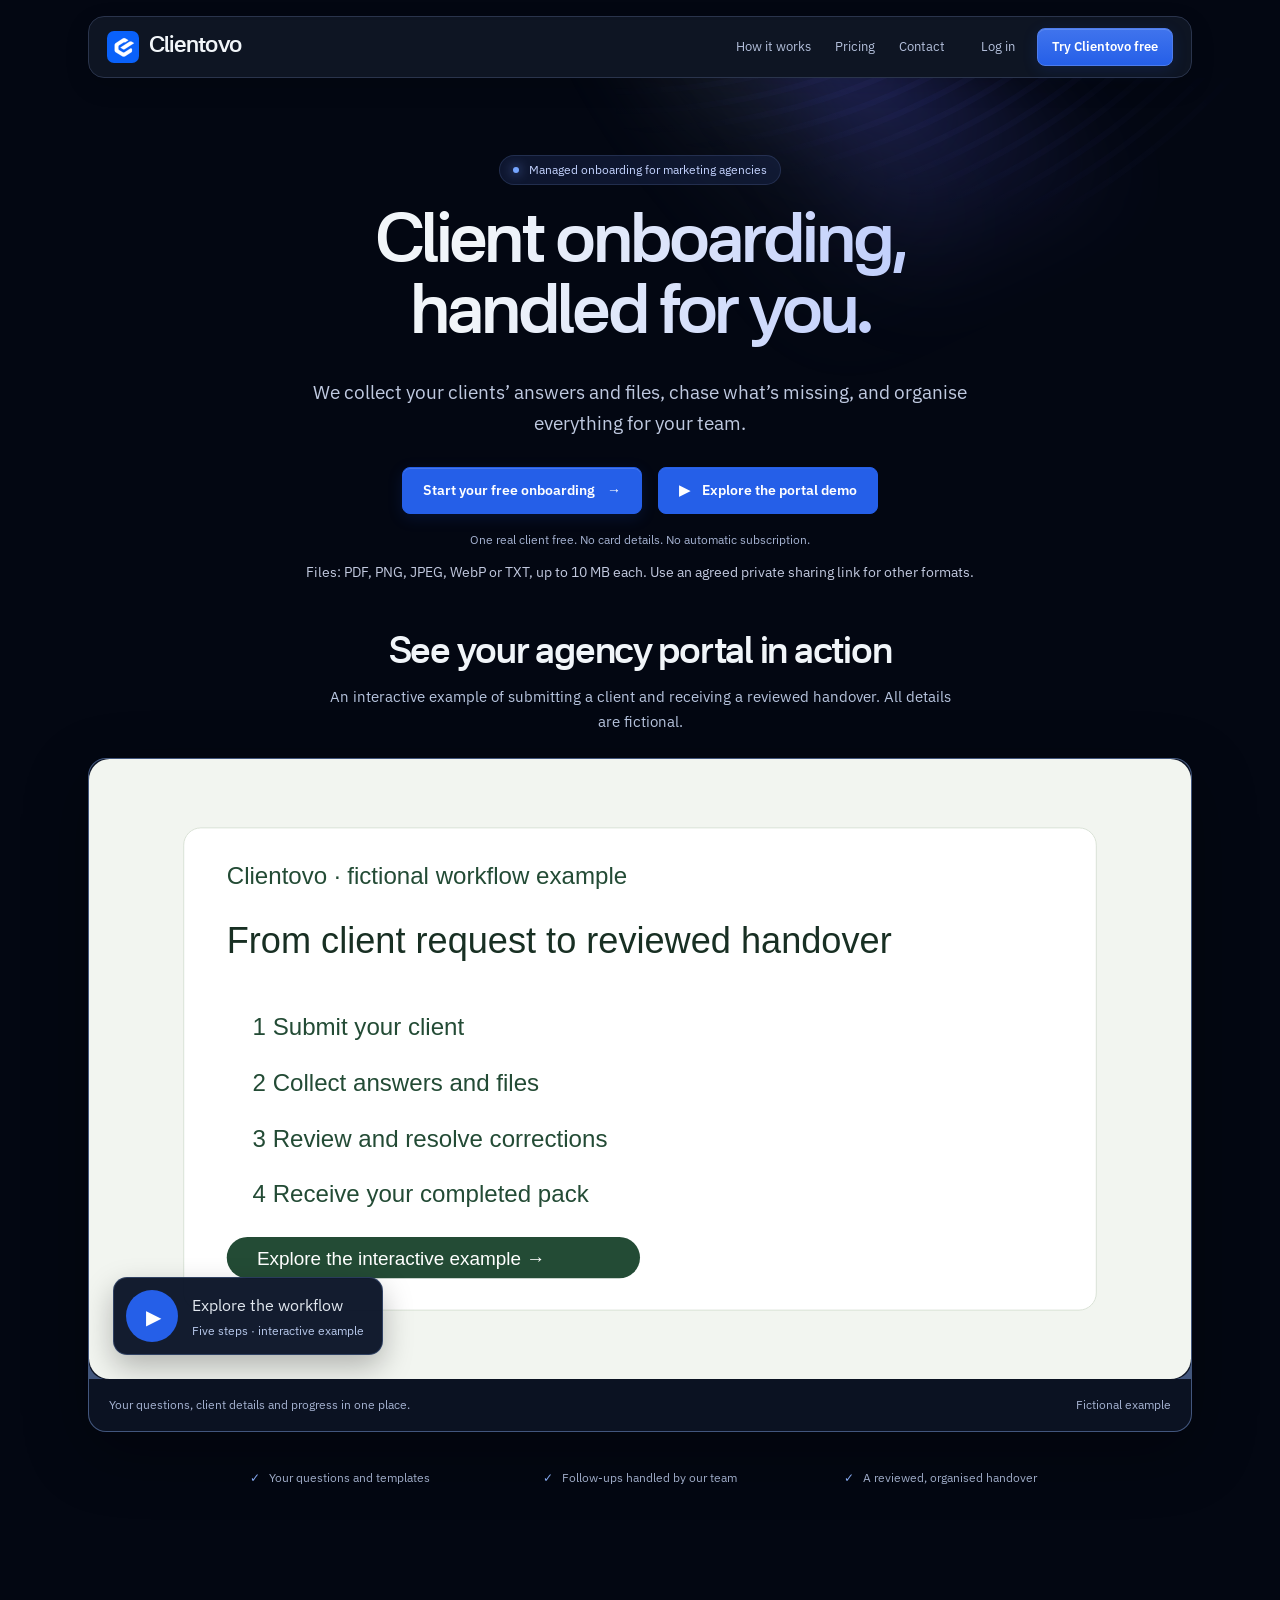
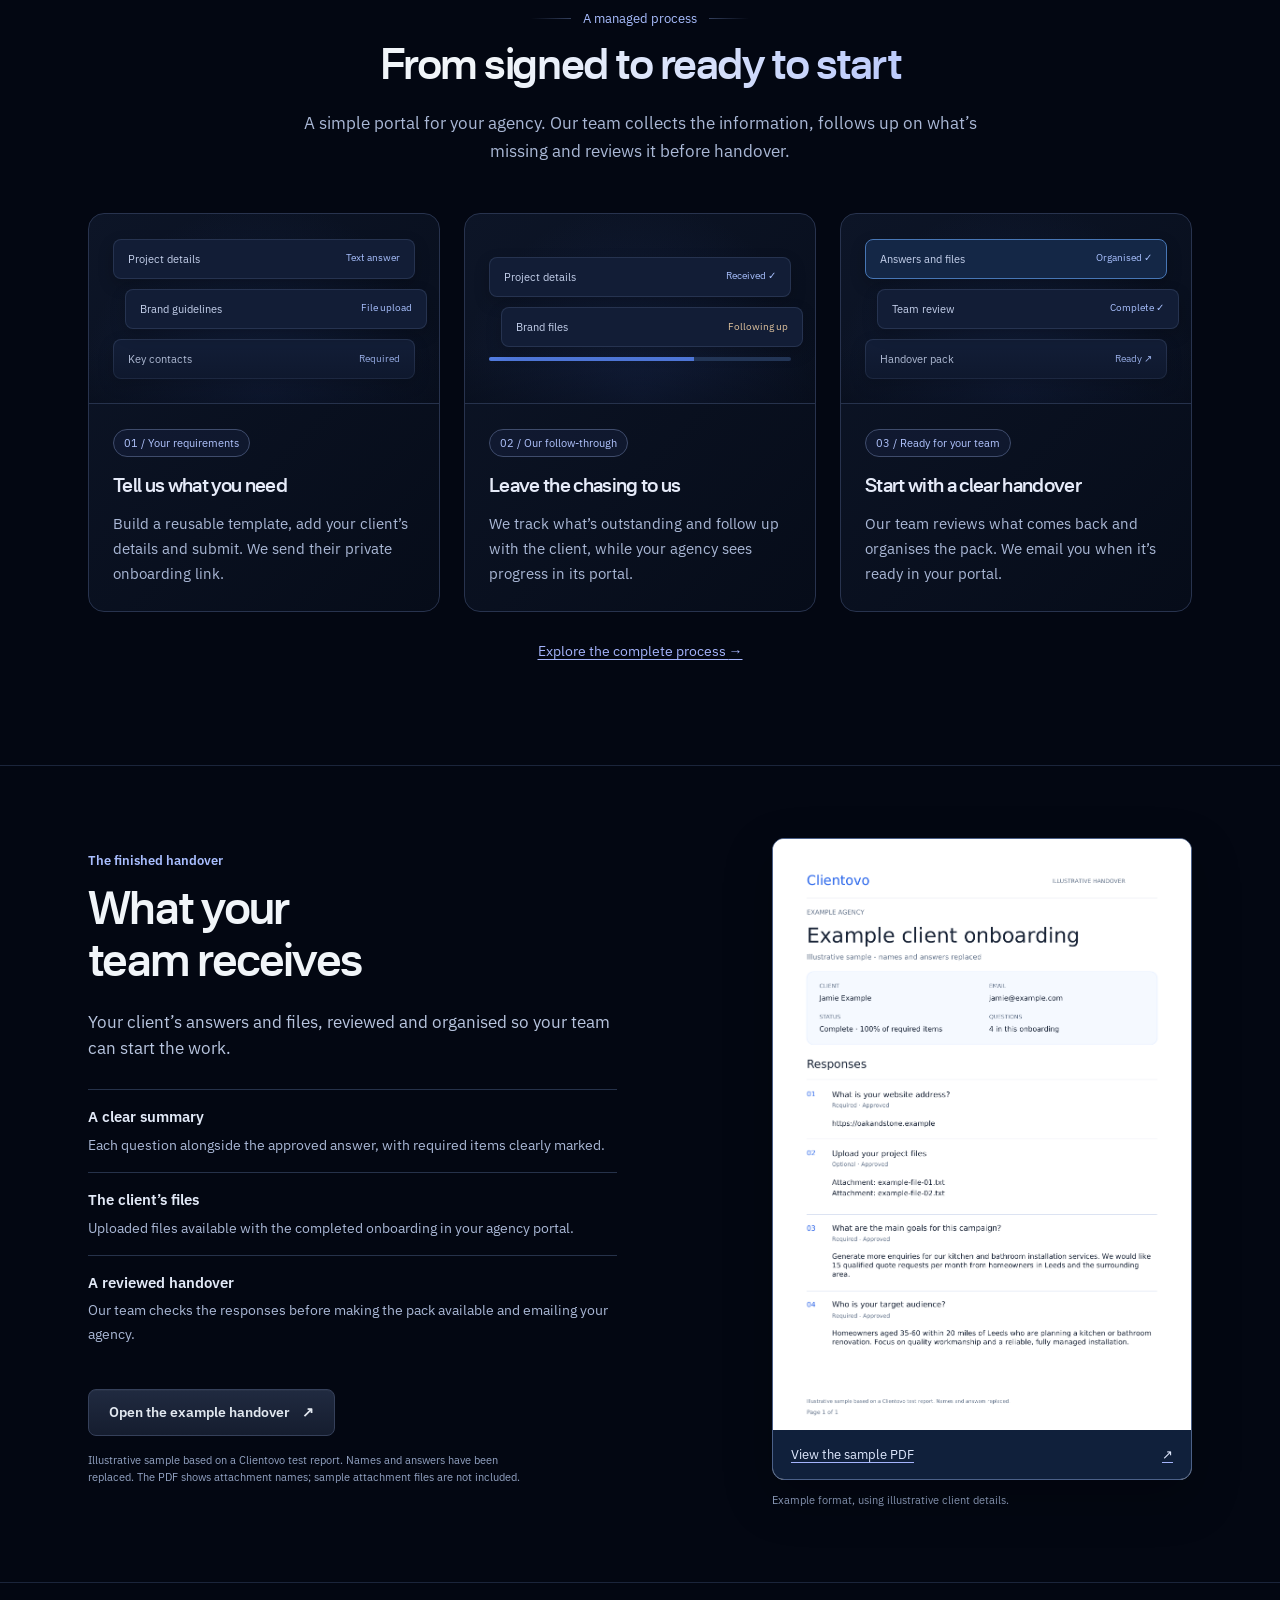
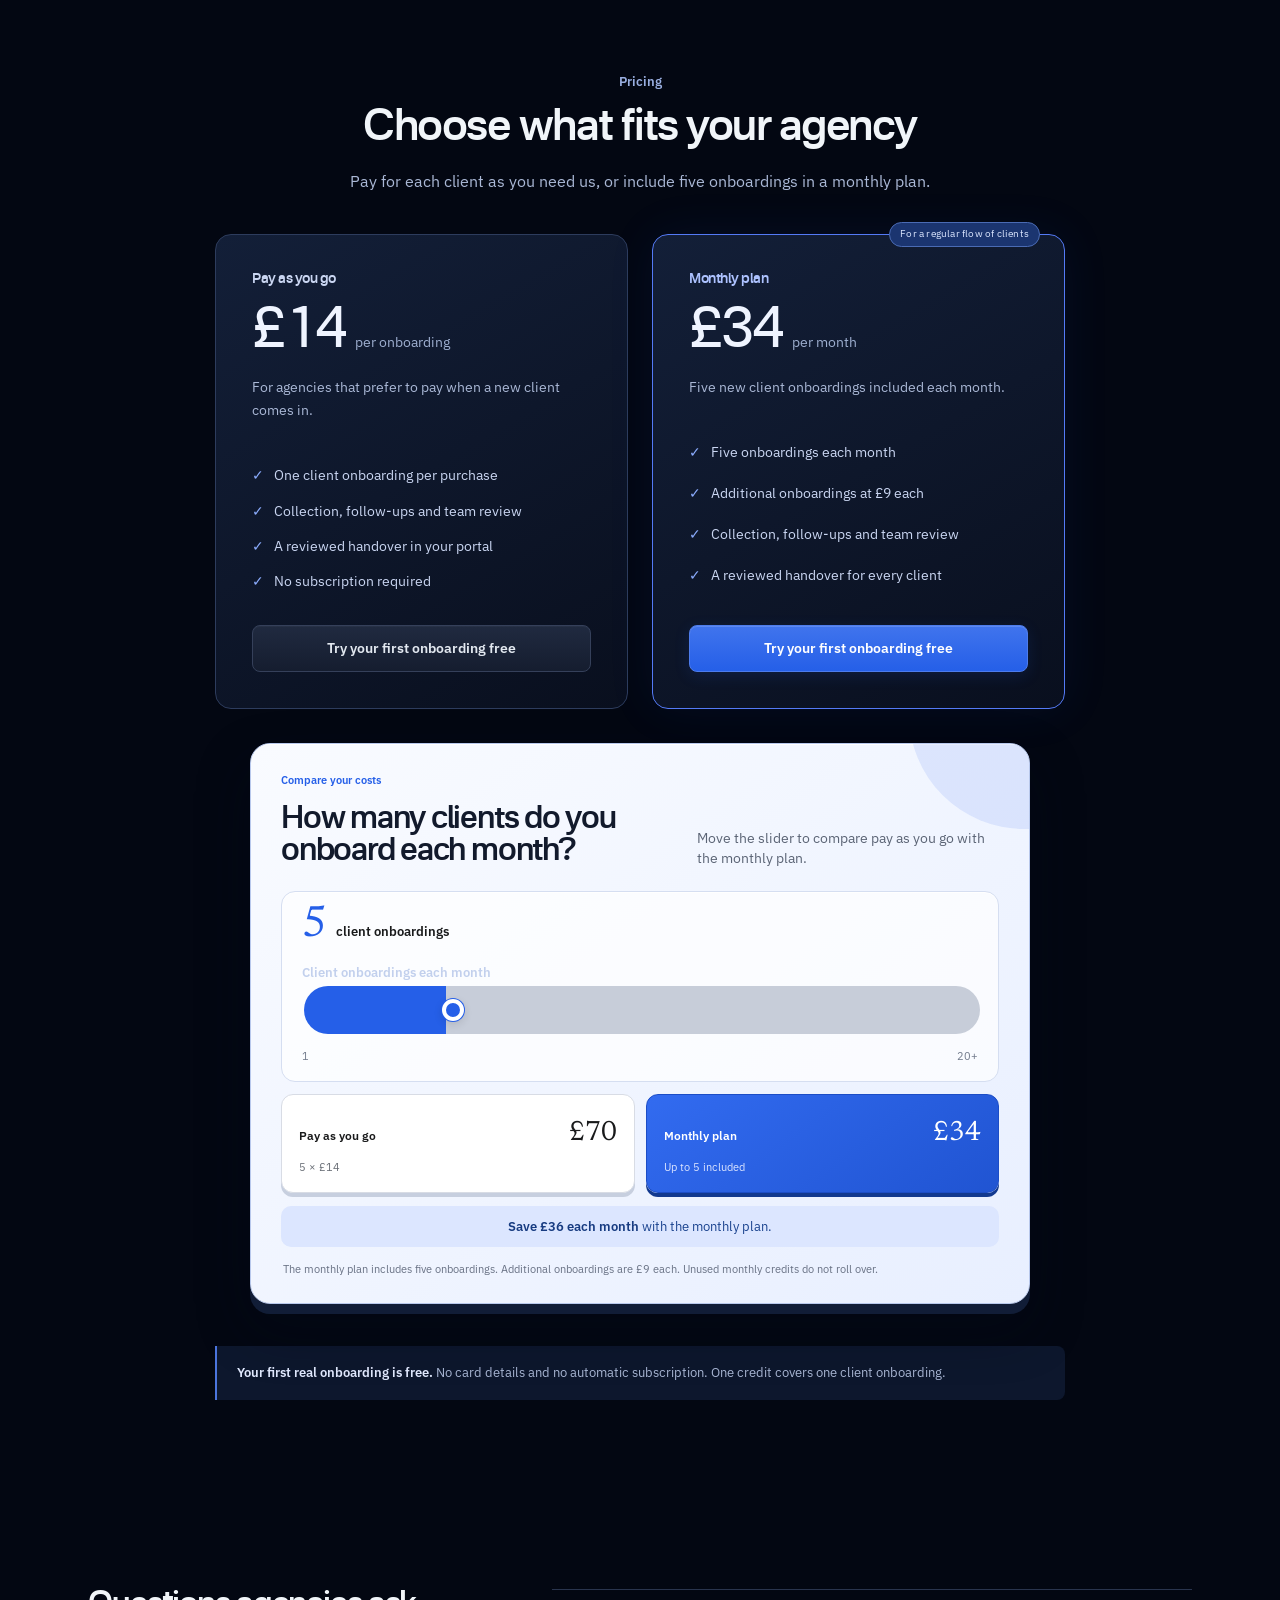
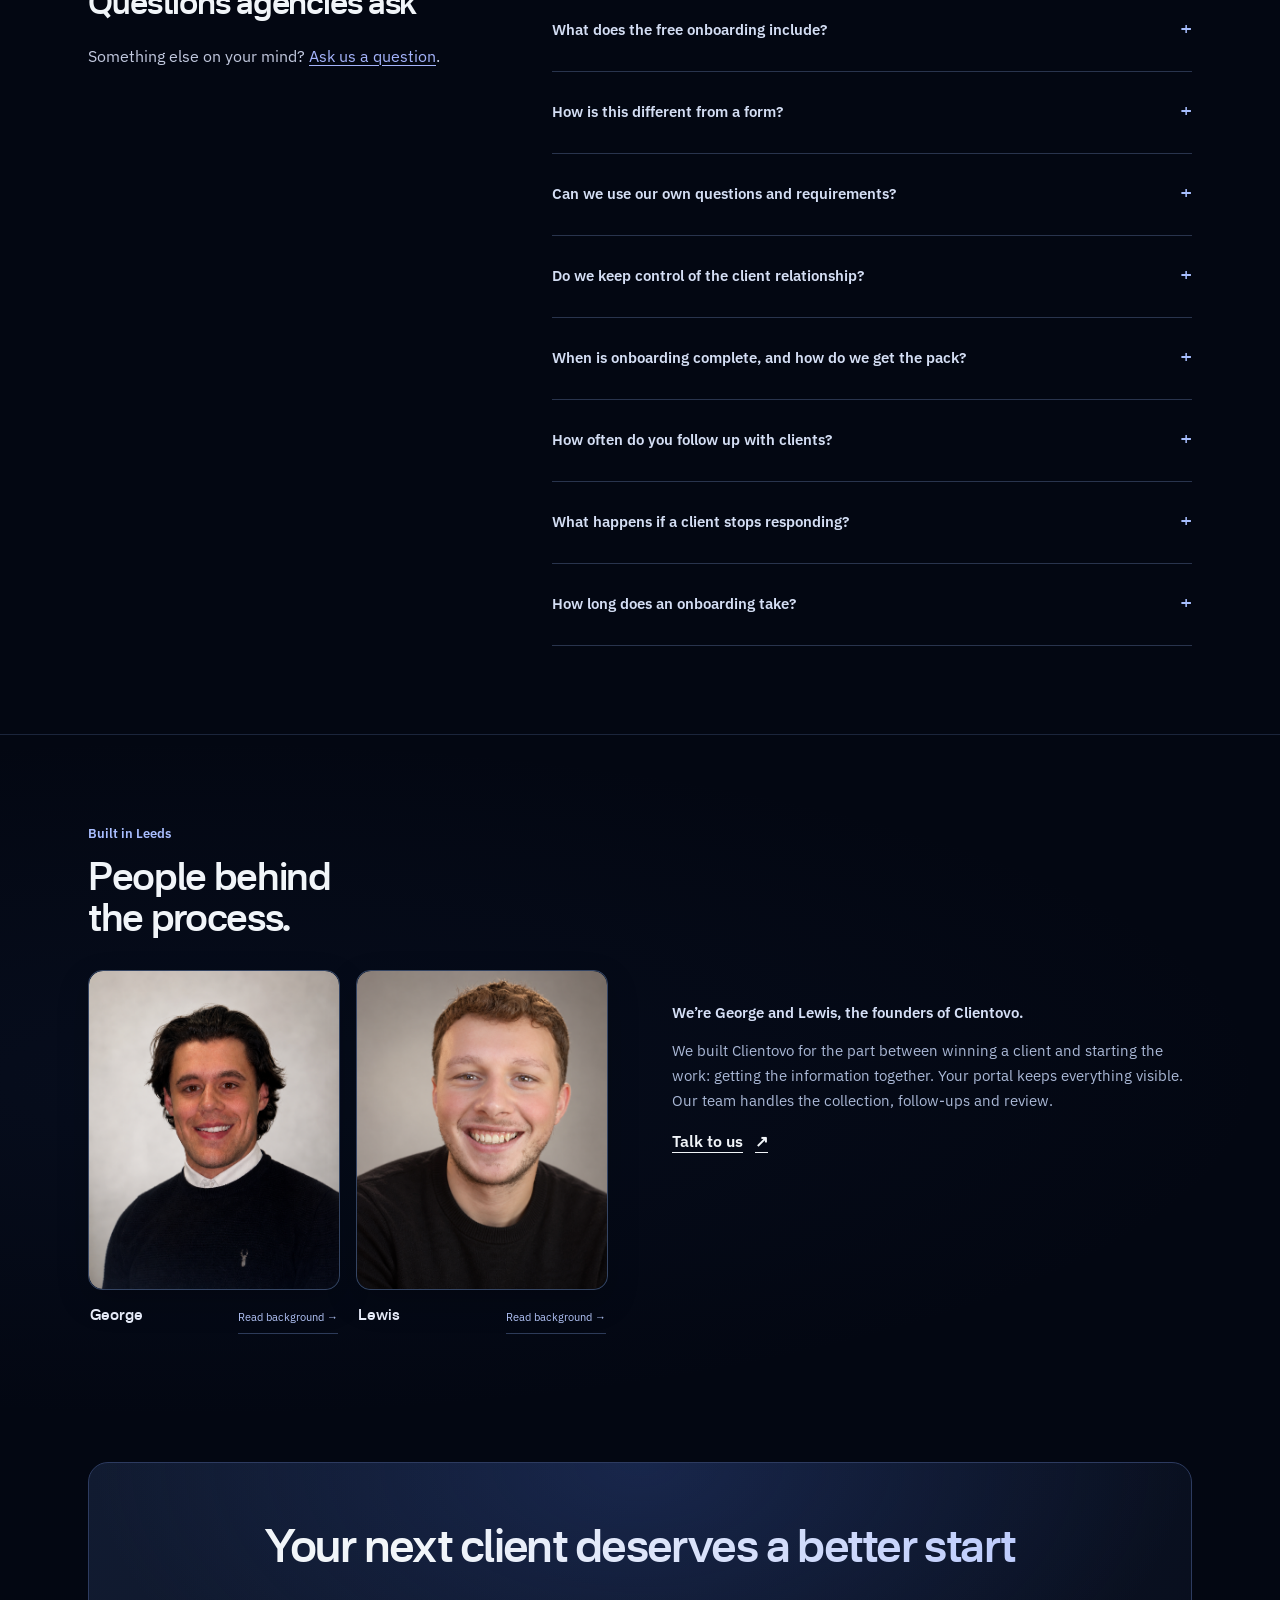
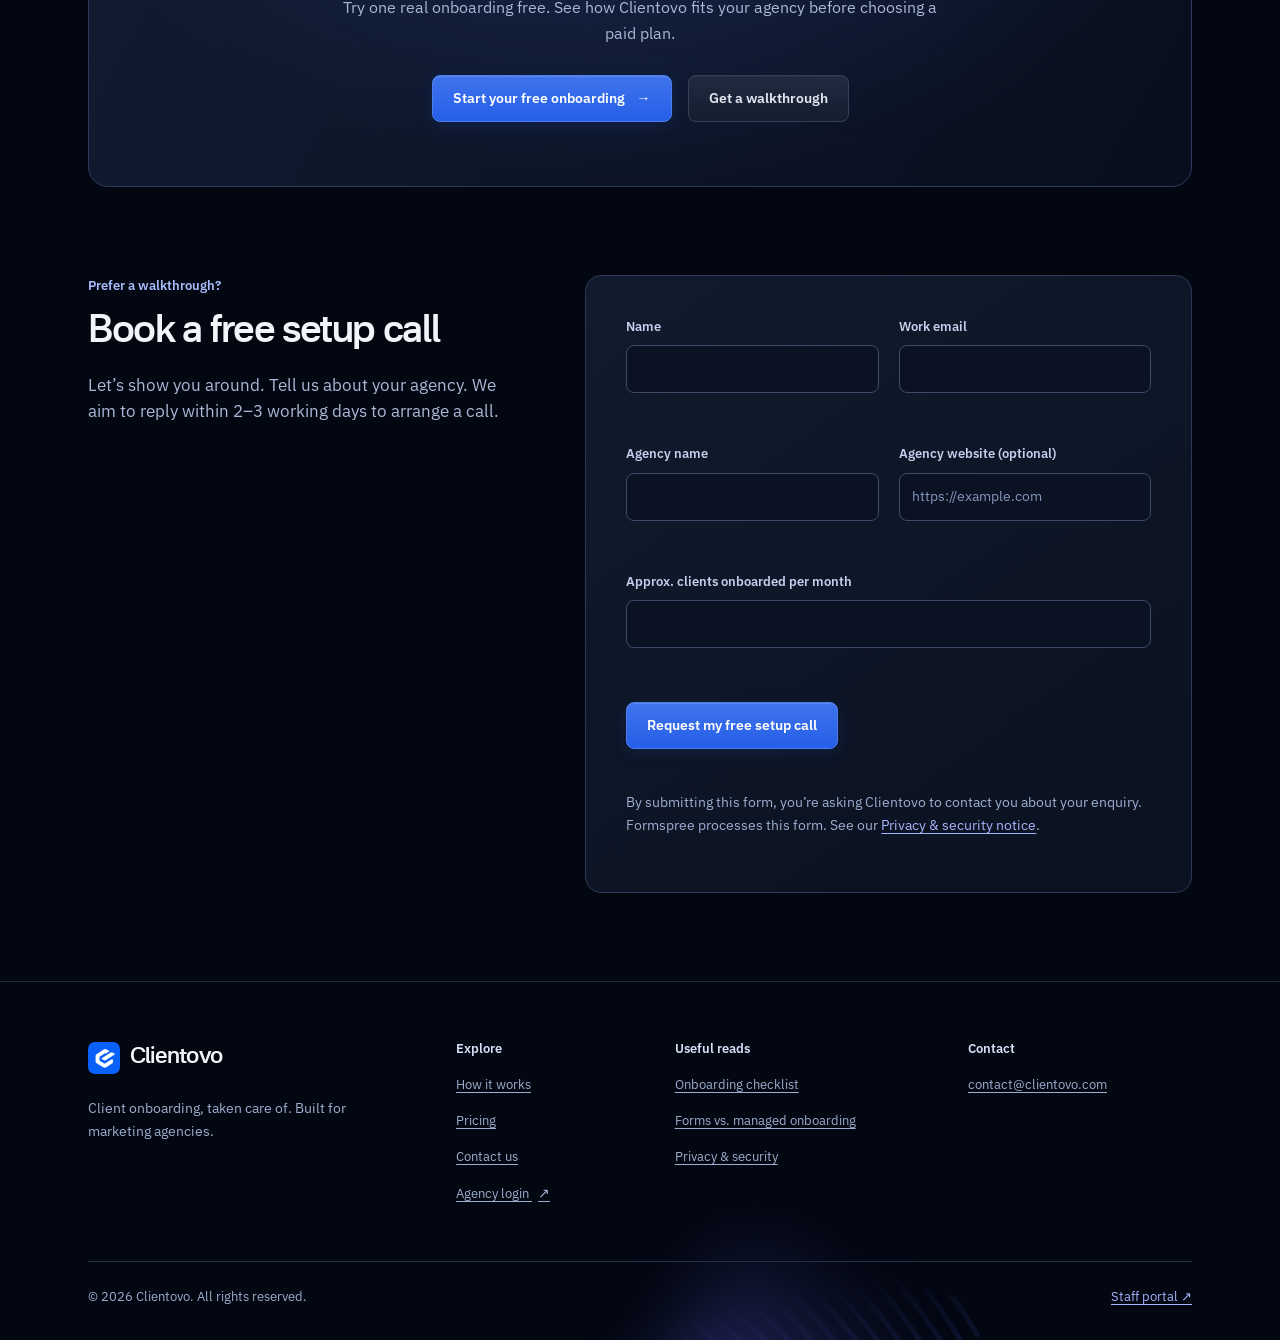
==== commit d9134e86: "Refresh compact pricing calculator styles" ====
--- a/index.html
+++ b/index.html
@@ -30,7 +30,7 @@
 <script type="application/ld+json">{"@context":"https://schema.org","@graph":[{"@type":"Organization","@id":"https://clientovo.com/#organization","name":"Clientovo","url":"https://clientovo.com/","email":"contact@clientovo.com"},{"@type":"FAQPage","mainEntity":[{"@type":"Question","name":"What does the free onboarding include?","acceptedAnswer":{"@type":"Answer","text":"One real client onboarding using your agency’s template, including collection, follow-ups, review and handover. Your new account includes one free credit. No card is needed, and you won’t be enrolled in a paid subscription."}},{"@type":"Question","name":"How is this different from a form?","acceptedAnswer":{"@type":"Answer","text":"Your portal gives you a place to create templates and track clients. Our team handles the work around the form: collecting information, following up, reviewing responses and organising the finished pack."}},{"@type":"Question","name":"Can we use our own questions and requirements?","acceptedAnswer":{"@type":"Answer","text":"Yes. Create reusable templates for the information, files and account access details your agency needs. Use a different template for each kind of project. Do not request passwords through an onboarding form."}},{"@type":"Question","name":"Do we keep control of the client relationship?","acceptedAnswer":{"@type":"Answer","text":"Yes. Your agency owns the relationship and delivers the project. We handle the onboarding admin you ask us to manage, and you can track progress in your portal."}},{"@type":"Question","name":"When is onboarding complete, and how do we get the pack?","acceptedAnswer":{"@type":"Answer","text":"An onboarding is ready for handover once the required information has been supplied and our team has reviewed and approved the answers and files. We then publish the pack in your portal and email your agency a link. Reaching 100% alone does not send the handover automatically."}},{"@type":"Question","name":"How often do you follow up with clients?","acceptedAnswer":{"@type":"Answer","text":"Our standard reminder interval is three days, measured from the latest response or reminder while required information is still missing. Our team can adjust or pause reminders for an onboarding."}},{"@type":"Question","name":"What happens if a client stops responding?","acceptedAnswer":{"@type":"Answer","text":"After seven days without a new answer, the onboarding is flagged for our team’s attention. Outstanding items stay visible in your portal. Missing required information is not treated as complete."}},{"@type":"Question","name":"How long does an onboarding take?","acceptedAnswer":{"@type":"Answer","text":"Timing depends on how quickly your client provides the required information and whether any answers or files need correcting. You can track progress in your portal while we manage the follow-ups and review."}}]}]}</script>
 <script src="/site.js?v=20261027-savings" defer></script>
 <link rel="stylesheet" href="/open.css?v=20261021-expanded-sample1">
-<link rel="stylesheet" href="/pricing.css?v=20261027-savings">
+<link rel="stylesheet" href="/pricing.css?v=20261027-3d">
 </head><body><a class="skip-link" href="#main">Skip to content</a>
 <header class="site-header">
   <nav class="shell site-nav" aria-label="Main navigation">
--- a/pricing.css
+++ b/pricing.css
@@ -12,38 +12,43 @@
 
 
 /* Interactive pricing comparison */
-.pricing-calculator{margin-top:32px;padding:clamp(28px,5vw,52px);background:#eef2ff;border:1px solid #cbd7f5;color:#191a1b}
-.calculator-intro{display:grid;grid-template-columns:minmax(0,.8fr) minmax(0,1.4fr);column-gap:48px;align-items:end}
-.calculator-intro .kicker{grid-column:1/-1;color:#255fe8!important}
-.calculator-intro h3{font-size:clamp(1.8rem,3vw,3rem);line-height:1.05;letter-spacing:-.045em;margin:0}
-.calculator-intro>p:last-child{margin:0;max-width:31rem;color:#53575d}
-.calculator-control{margin-top:38px}
-.calculator-value{display:flex;align-items:baseline;gap:12px;margin-bottom:18px}
-.calculator-value output{font-family:"Newsreader",Georgia,serif;font-size:clamp(3rem,6vw,5rem);line-height:.9;color:#255fe8}
-.calculator-value span{font-weight:600}
-.calculator-control input[type="range"]{width:100%;height:8px;padding:0;border:0;background:linear-gradient(to right,#255fe8 0%,#255fe8 var(--range-progress,21.0526%),#c7cdd9 var(--range-progress,21.0526%),#c7cdd9 100%);border-radius:999px;appearance:none;-webkit-appearance:none;cursor:pointer}
-.calculator-control input[type="range"]::-webkit-slider-thumb{appearance:none;-webkit-appearance:none;width:28px;height:28px;border-radius:50%;background:#255fe8;border:4px solid #fff;box-shadow:0 0 0 1px #255fe8,0 4px 12px #191a1b25}
-.calculator-control input[type="range"]::-moz-range-thumb{width:20px;height:20px;border-radius:50%;background:#255fe8;border:4px solid #fff;box-shadow:0 0 0 1px #255fe8,0 4px 12px #191a1b25}
-.calculator-control input[type="range"]:focus-visible{outline:3px solid #9aafe1;outline-offset:8px}
-.calculator-scale{display:flex;justify-content:space-between;margin-top:10px;font-size:.75rem;color:#686d75}
-.calculator-results{display:grid;grid-template-columns:1fr 1fr;gap:16px;margin-top:30px}
-.calculator-result{display:grid;grid-template-columns:1fr auto;align-items:baseline;gap:4px 16px;padding:24px;background:#fff;border:1px solid #d8dce5}
-.calculator-result>span{font-size:.875rem;font-weight:600}
-.calculator-result strong{font-family:"Newsreader",Georgia,serif;font-size:2.3rem;font-weight:400}
-.calculator-result small{grid-column:1/-1;color:#686d75}
-.calculator-result-featured{background:#255fe8;border-color:#255fe8;color:#fff}
+.pricing-calculator{position:relative;isolation:isolate;max-width:780px;margin:34px auto 42px;padding:28px 30px 26px;background:linear-gradient(145deg,#f9fbff 0%,#e8efff 100%);border:1px solid #b8c8ec;border-radius:20px;color:#191a1b;box-shadow:0 10px 0 #111d37,0 24px 52px #02081770;overflow:hidden}
+.pricing-calculator::before{content:"";position:absolute;inset:0 0 auto;height:1px;background:#fff;z-index:-1}
+.pricing-calculator::after{content:"";position:absolute;width:230px;height:230px;right:-110px;top:-145px;border-radius:50%;background:#255fe81c;z-index:-1}
+.calculator-intro{display:grid;grid-template-columns:minmax(0,1fr) minmax(220px,.78fr);gap:12px 28px;align-items:end}
+.calculator-intro .kicker{grid-column:1/-1;color:#255fe8!important;margin:0 0 2px!important;font-size:.68rem}
+.calculator-intro h3{color:#121a2c;font-size:clamp(1.55rem,2.4vw,2.2rem);line-height:1.05;letter-spacing:-.04em;margin:0}
+.calculator-intro>p:last-child{margin:0;color:#5b6475;font-size:.85rem;line-height:1.45}
+.calculator-control{margin-top:23px;padding:17px 20px 15px;background:#ffffffb8;border:1px solid #d5def1;border-radius:14px;box-shadow:inset 0 1px 0 #fff}
+.calculator-value{display:flex;align-items:baseline;gap:9px;margin-bottom:13px}
+.calculator-value output{font-family:"Newsreader",Georgia,serif;font-size:2.75rem;line-height:.8;color:#255fe8}
+.calculator-value span{font-size:.82rem;font-weight:600}
+.calculator-control input[type="range"]{width:100%;height:6px;padding:0;border:0;background:linear-gradient(to right,#255fe8 0%,#255fe8 var(--range-progress,21.0526%),#c7cdd9 var(--range-progress,21.0526%),#c7cdd9 100%);border-radius:999px;appearance:none;-webkit-appearance:none;cursor:pointer}
+.calculator-control input[type="range"]::-webkit-slider-thumb{appearance:none;-webkit-appearance:none;width:22px;height:22px;border-radius:50%;background:#255fe8;border:4px solid #fff;box-shadow:0 0 0 1px #255fe8,0 3px 9px #191a1b25}
+.calculator-control input[type="range"]::-moz-range-thumb{width:14px;height:14px;border-radius:50%;background:#255fe8;border:4px solid #fff;box-shadow:0 0 0 1px #255fe8,0 3px 9px #191a1b25}
+.calculator-control input[type="range"]:focus-visible{outline:3px solid #9aafe1;outline-offset:6px}
+.calculator-scale{display:flex;justify-content:space-between;margin-top:7px;font-size:.68rem;color:#727b8c}
+.calculator-results{display:grid;grid-template-columns:1fr 1fr;gap:11px;margin-top:12px}
+.calculator-result{display:grid;grid-template-columns:1fr auto;align-items:baseline;gap:2px 12px;padding:15px 17px;background:#fff;border:1px solid #d8dce5;border-radius:12px;box-shadow:0 4px 0 #c7cfdf}
+.calculator-result>span{font-size:.78rem;font-weight:600}
+.calculator-result strong{font-family:"Newsreader",Georgia,serif;font-size:1.75rem;font-weight:400}
+.calculator-result small{grid-column:1/-1;color:#686d75;font-size:.7rem}
+.calculator-result-featured{background:linear-gradient(145deg,#326bf0,#2054d2);border-color:#1c4dc6;color:#fff;box-shadow:0 4px 0 #12398f}
 .calculator-result-featured small{color:#dce5ff}
-.calculator-saving{grid-column:1/-1;margin:2px 0 0;padding:16px 20px;background:#dce6ff;color:#1a438f;text-align:center}
+.calculator-saving{grid-column:1/-1;margin:2px 0 0;padding:10px 14px;border-radius:10px;background:#dce6ff;color:#1a438f;text-align:center;font-size:.8rem}
 .calculator-saving strong{color:#173b81}
 .calculator-saving.is-payg{background:#fff1d6;color:#684b13}
 .calculator-saving.is-payg strong{color:#5a3f0b}
-.calculator-footnote{margin:18px 0 0;font-size:.8125rem;color:#686d75}
+.calculator-footnote{margin:14px 2px 0;font-size:.7rem;line-height:1.45;color:#687184}
 @media(max-width:700px){
- .pricing-calculator{margin-top:24px;padding:26px 20px}
- .calculator-intro{grid-template-columns:1fr;gap:12px}
+ .pricing-calculator{max-width:430px;margin:26px auto 36px;padding:23px 18px 22px;border-radius:17px;box-shadow:0 8px 0 #111d37,0 19px 38px #02081765}
+ .calculator-intro{grid-template-columns:1fr;gap:8px}
  .calculator-intro .kicker{grid-column:auto}
- .calculator-control{margin-top:28px}
+ .calculator-intro h3{font-size:1.55rem}
+ .calculator-intro>p:last-child{font-size:.78rem}
+ .calculator-control{margin-top:18px;padding:15px}
  .calculator-results{grid-template-columns:1fr}
  .calculator-saving{grid-column:auto}
- .calculator-result{padding:20px}
+ .calculator-result{padding:14px 15px}
+ .calculator-footnote{font-size:.67rem}
 }
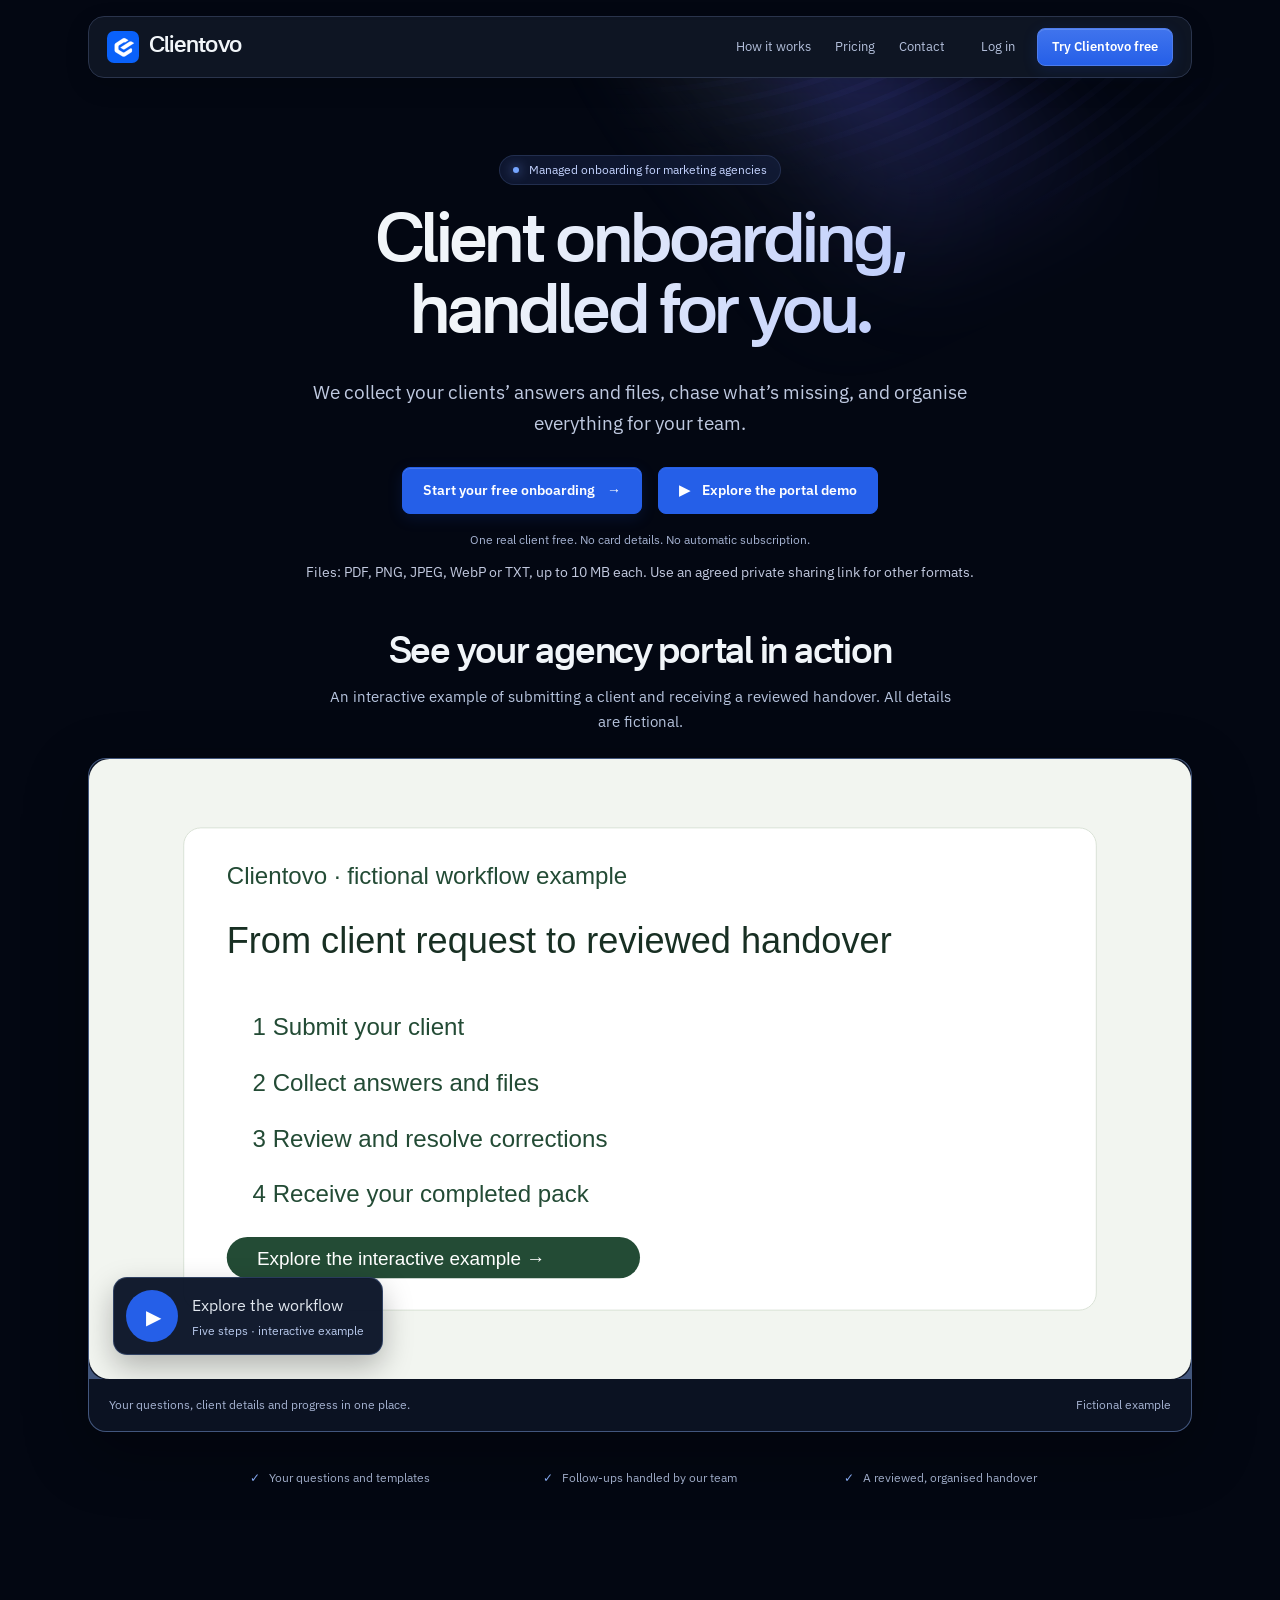
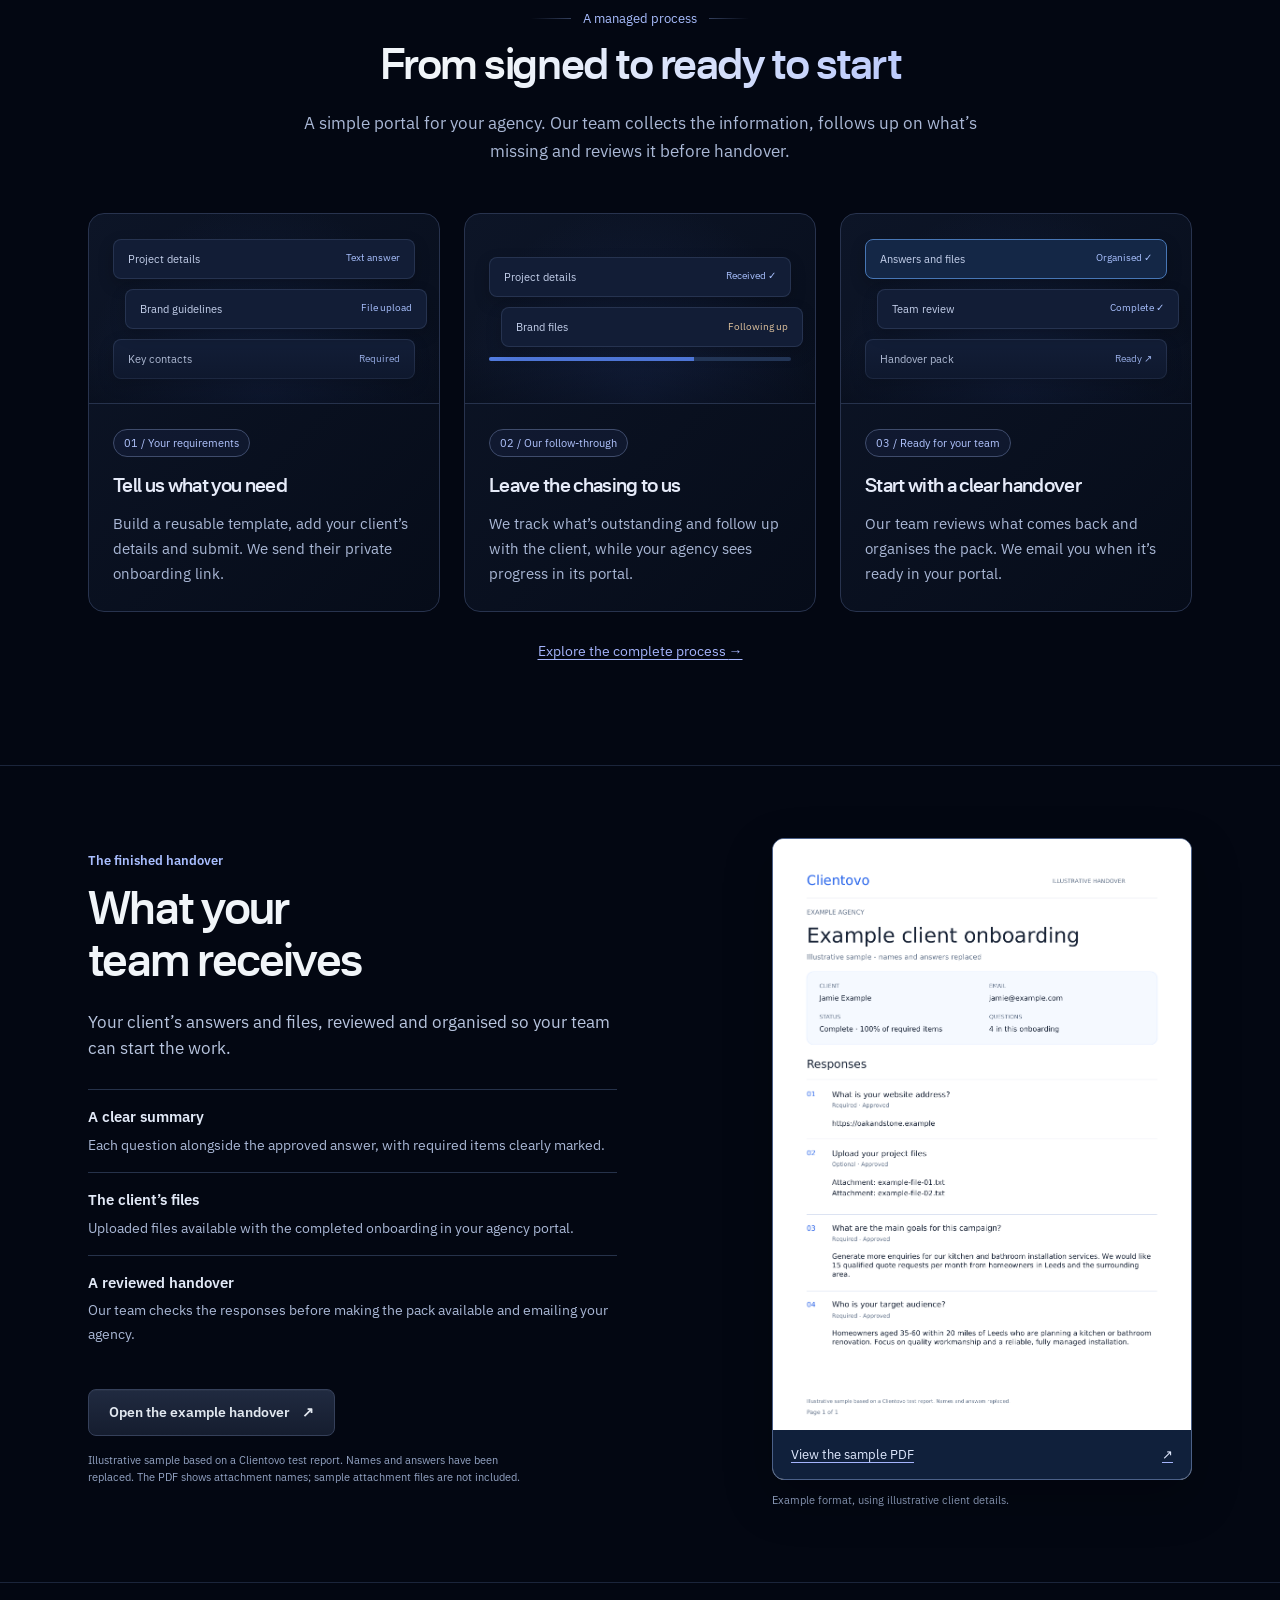
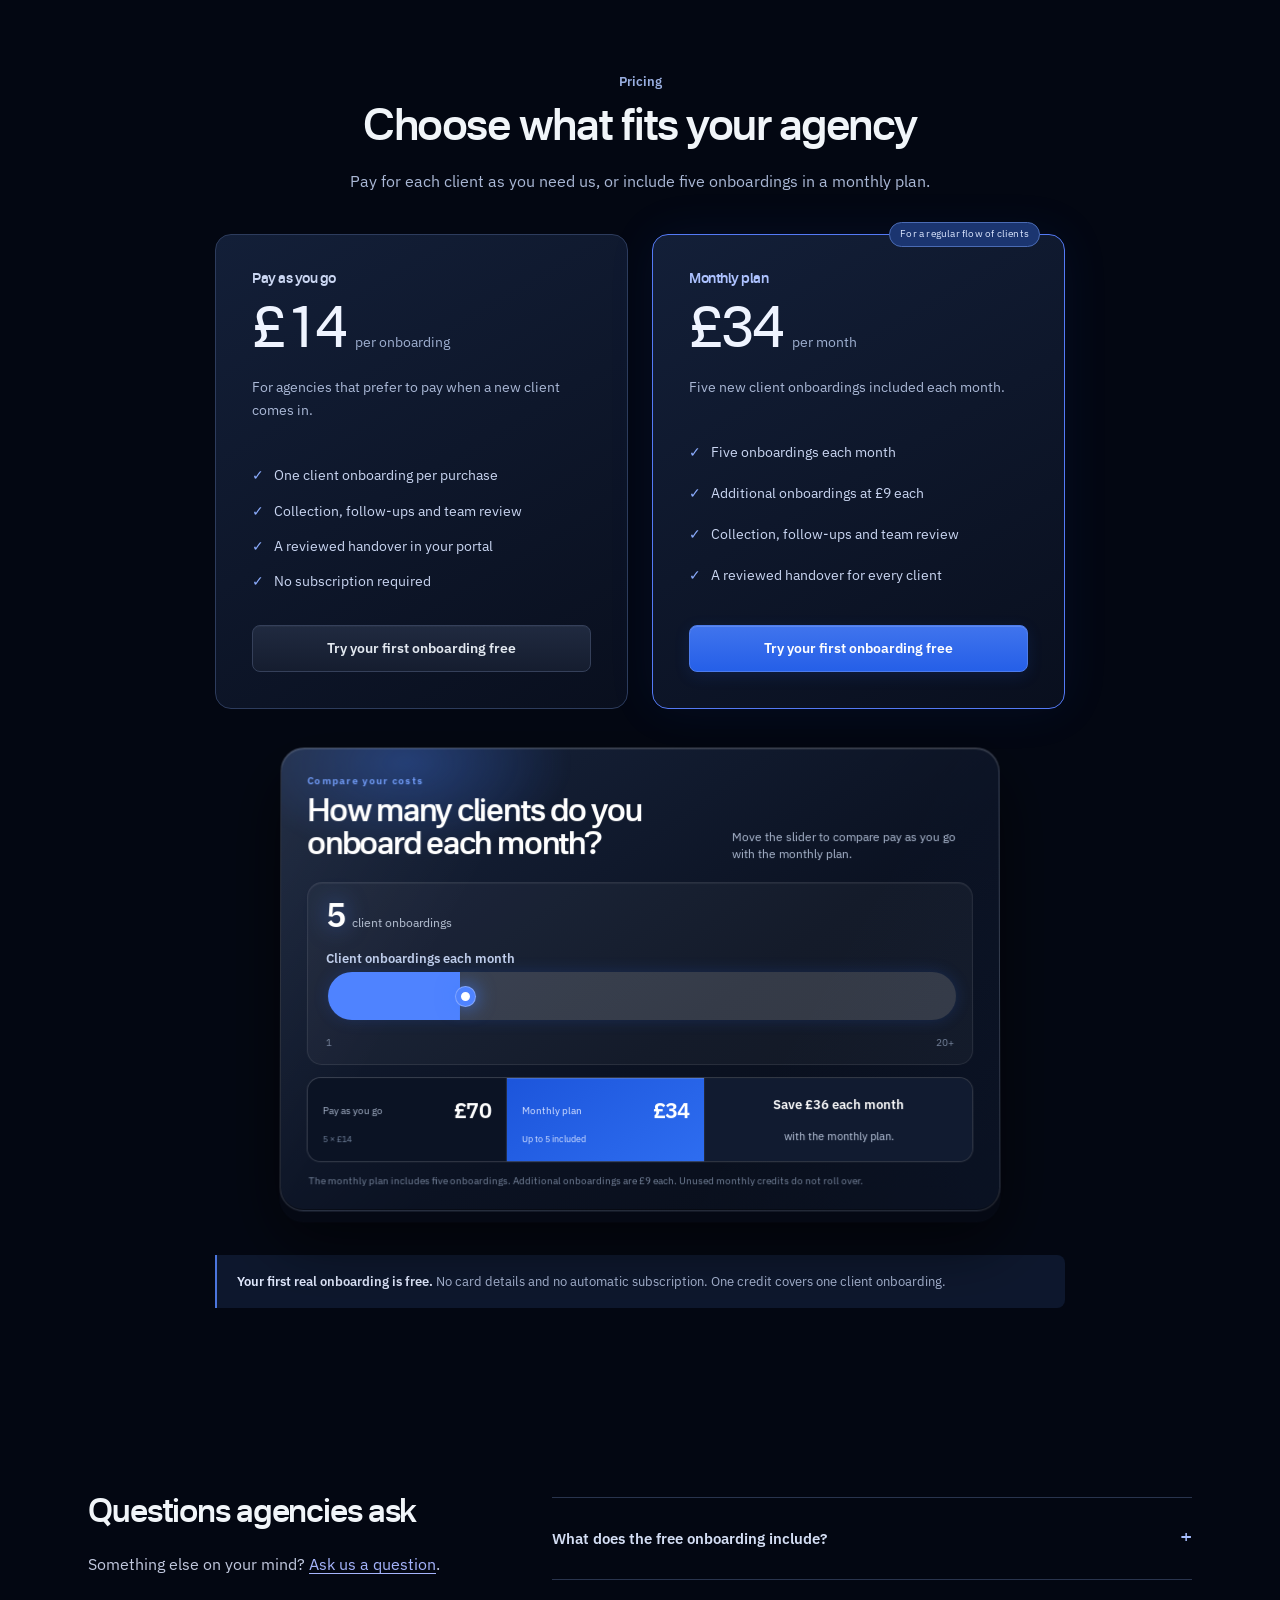
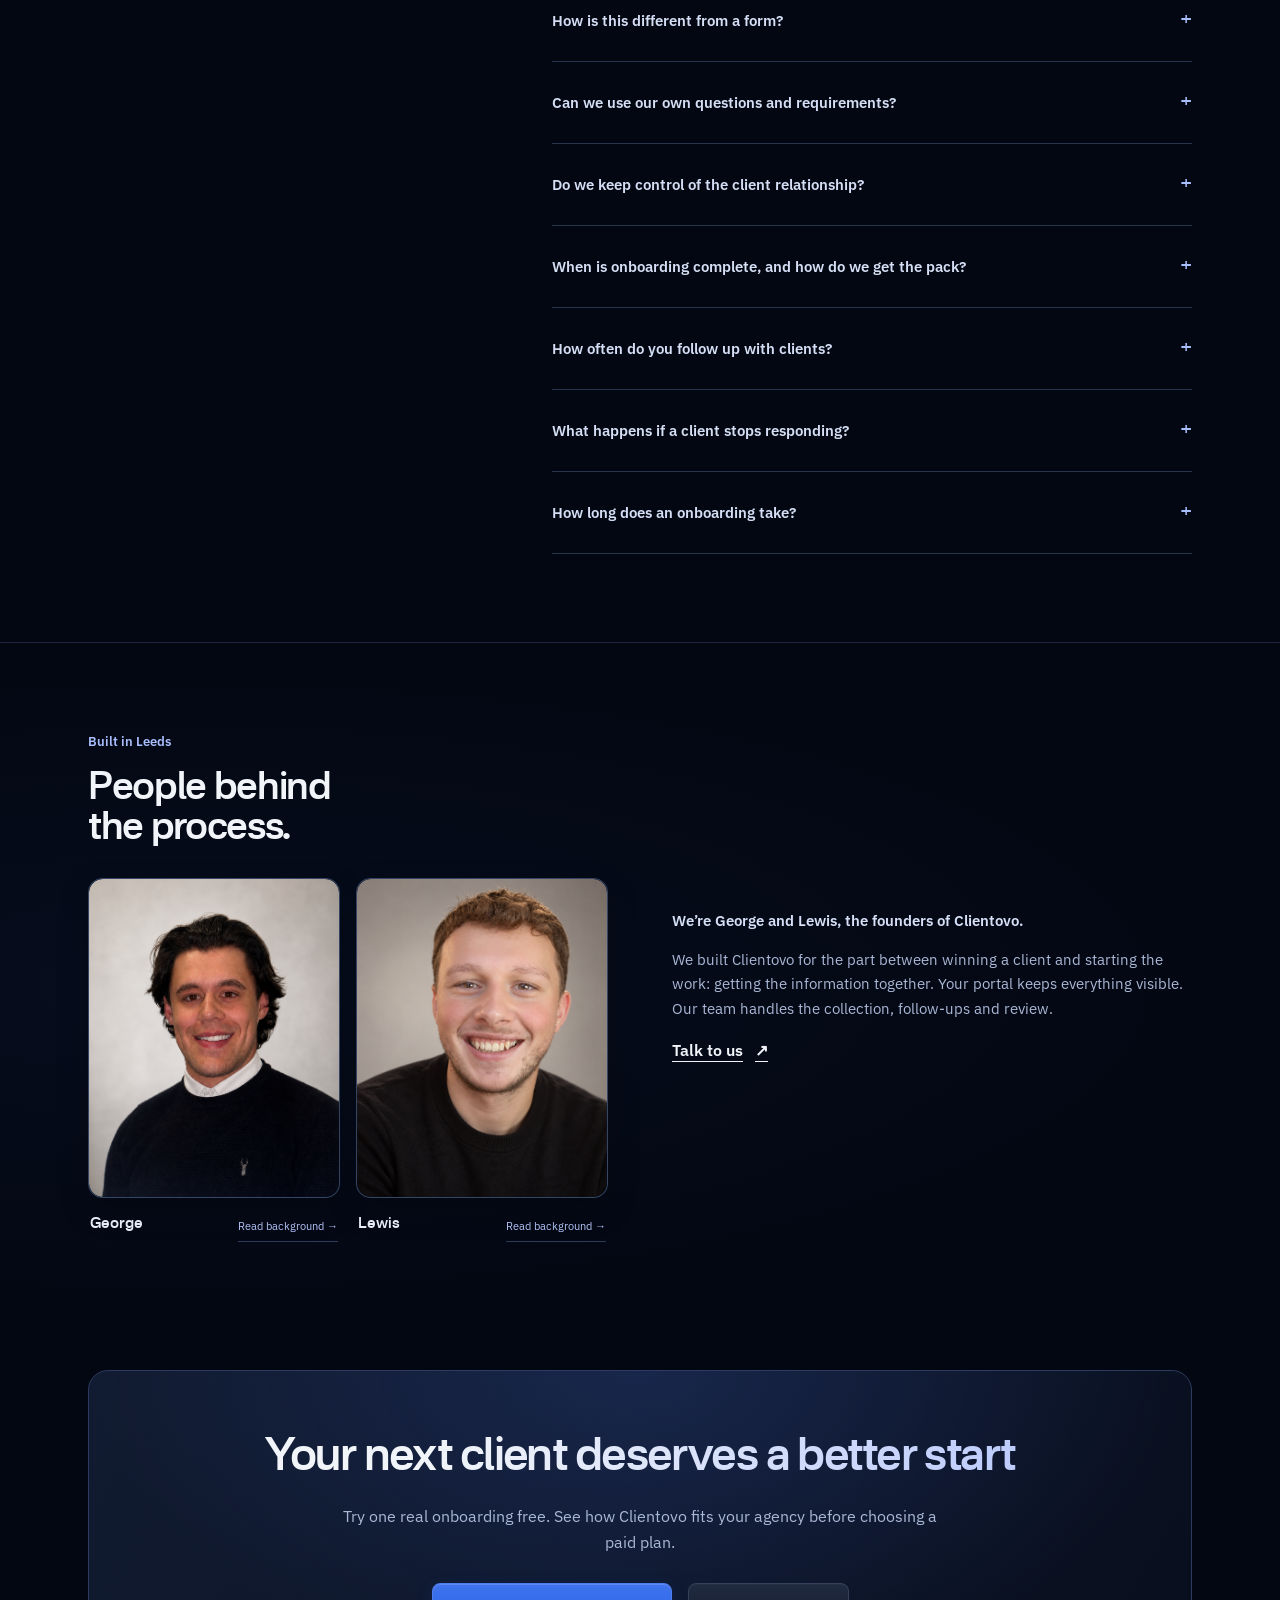
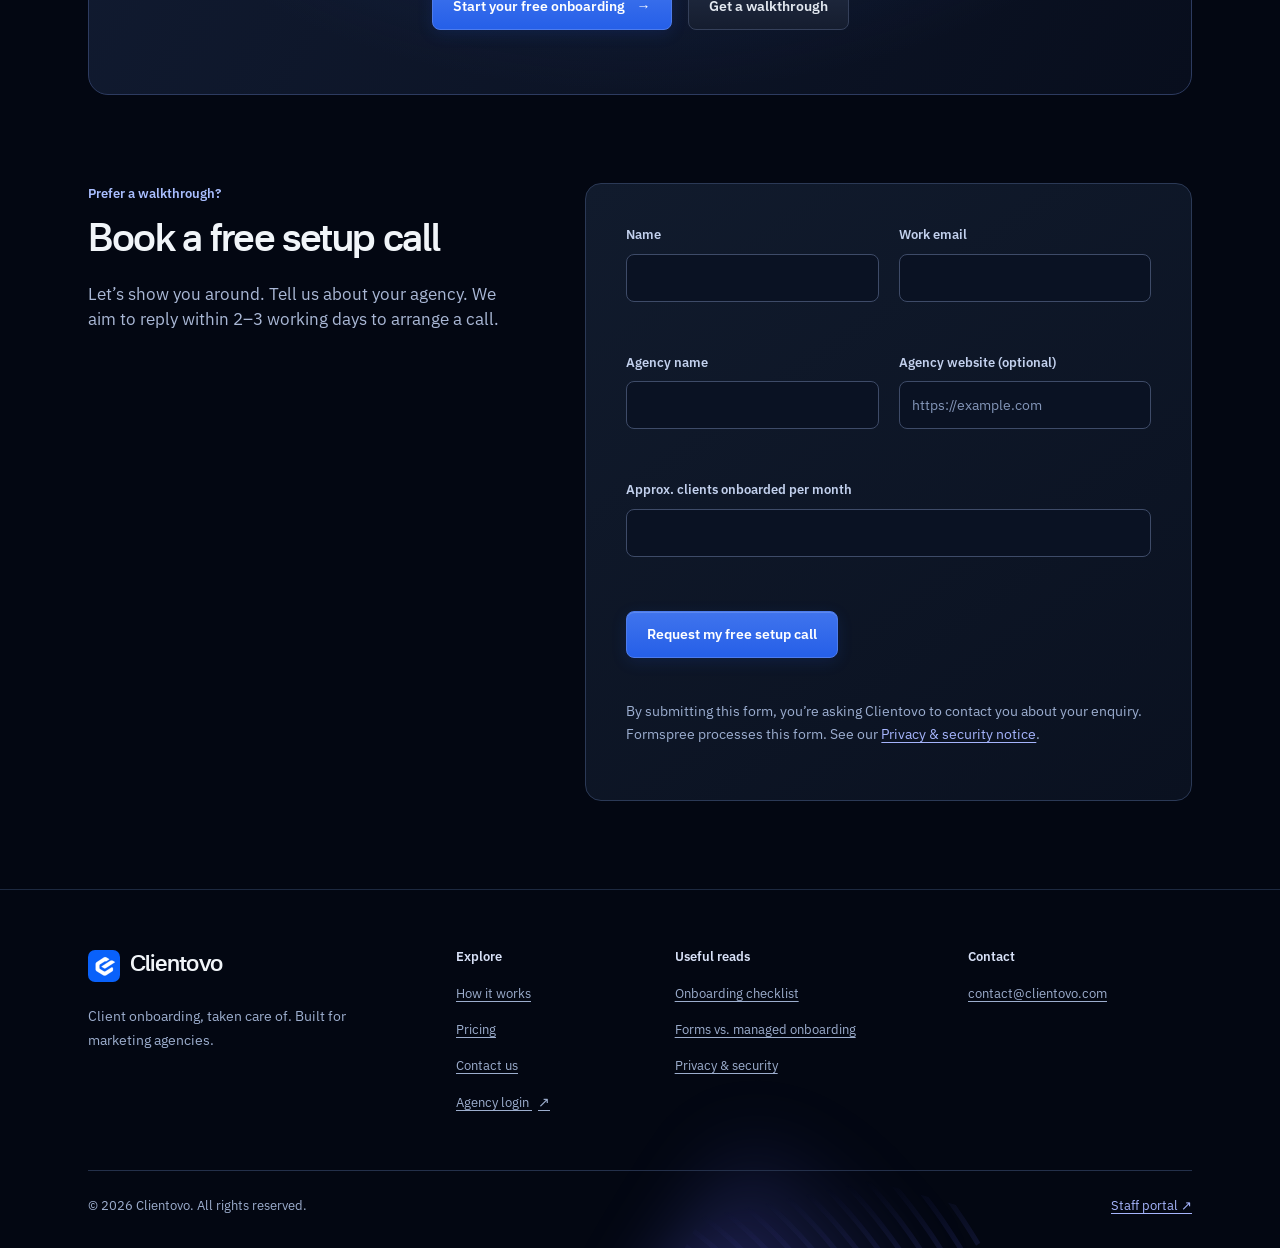
==== commit 6e4531a3: "Load modern pricing console styles" ====
--- a/index.html
+++ b/index.html
@@ -30,7 +30,7 @@
 <script type="application/ld+json">{"@context":"https://schema.org","@graph":[{"@type":"Organization","@id":"https://clientovo.com/#organization","name":"Clientovo","url":"https://clientovo.com/","email":"contact@clientovo.com"},{"@type":"FAQPage","mainEntity":[{"@type":"Question","name":"What does the free onboarding include?","acceptedAnswer":{"@type":"Answer","text":"One real client onboarding using your agency’s template, including collection, follow-ups, review and handover. Your new account includes one free credit. No card is needed, and you won’t be enrolled in a paid subscription."}},{"@type":"Question","name":"How is this different from a form?","acceptedAnswer":{"@type":"Answer","text":"Your portal gives you a place to create templates and track clients. Our team handles the work around the form: collecting information, following up, reviewing responses and organising the finished pack."}},{"@type":"Question","name":"Can we use our own questions and requirements?","acceptedAnswer":{"@type":"Answer","text":"Yes. Create reusable templates for the information, files and account access details your agency needs. Use a different template for each kind of project. Do not request passwords through an onboarding form."}},{"@type":"Question","name":"Do we keep control of the client relationship?","acceptedAnswer":{"@type":"Answer","text":"Yes. Your agency owns the relationship and delivers the project. We handle the onboarding admin you ask us to manage, and you can track progress in your portal."}},{"@type":"Question","name":"When is onboarding complete, and how do we get the pack?","acceptedAnswer":{"@type":"Answer","text":"An onboarding is ready for handover once the required information has been supplied and our team has reviewed and approved the answers and files. We then publish the pack in your portal and email your agency a link. Reaching 100% alone does not send the handover automatically."}},{"@type":"Question","name":"How often do you follow up with clients?","acceptedAnswer":{"@type":"Answer","text":"Our standard reminder interval is three days, measured from the latest response or reminder while required information is still missing. Our team can adjust or pause reminders for an onboarding."}},{"@type":"Question","name":"What happens if a client stops responding?","acceptedAnswer":{"@type":"Answer","text":"After seven days without a new answer, the onboarding is flagged for our team’s attention. Outstanding items stay visible in your portal. Missing required information is not treated as complete."}},{"@type":"Question","name":"How long does an onboarding take?","acceptedAnswer":{"@type":"Answer","text":"Timing depends on how quickly your client provides the required information and whether any answers or files need correcting. You can track progress in your portal while we manage the follow-ups and review."}}]}]}</script>
 <script src="/site.js?v=20261027-savings" defer></script>
 <link rel="stylesheet" href="/open.css?v=20261021-expanded-sample1">
-<link rel="stylesheet" href="/pricing.css?v=20261027-3d">
+<link rel="stylesheet" href="/pricing.css?v=20261027-console">
 </head><body><a class="skip-link" href="#main">Skip to content</a>
 <header class="site-header">
   <nav class="shell site-nav" aria-label="Main navigation">
--- a/pricing.css
+++ b/pricing.css
@@ -12,43 +12,44 @@
 
 
 /* Interactive pricing comparison */
-.pricing-calculator{position:relative;isolation:isolate;max-width:780px;margin:34px auto 42px;padding:28px 30px 26px;background:linear-gradient(145deg,#f9fbff 0%,#e8efff 100%);border:1px solid #b8c8ec;border-radius:20px;color:#191a1b;box-shadow:0 10px 0 #111d37,0 24px 52px #02081770;overflow:hidden}
-.pricing-calculator::before{content:"";position:absolute;inset:0 0 auto;height:1px;background:#fff;z-index:-1}
-.pricing-calculator::after{content:"";position:absolute;width:230px;height:230px;right:-110px;top:-145px;border-radius:50%;background:#255fe81c;z-index:-1}
-.calculator-intro{display:grid;grid-template-columns:minmax(0,1fr) minmax(220px,.78fr);gap:12px 28px;align-items:end}
-.calculator-intro .kicker{grid-column:1/-1;color:#255fe8!important;margin:0 0 2px!important;font-size:.68rem}
-.calculator-intro h3{color:#121a2c;font-size:clamp(1.55rem,2.4vw,2.2rem);line-height:1.05;letter-spacing:-.04em;margin:0}
-.calculator-intro>p:last-child{margin:0;color:#5b6475;font-size:.85rem;line-height:1.45}
-.calculator-control{margin-top:23px;padding:17px 20px 15px;background:#ffffffb8;border:1px solid #d5def1;border-radius:14px;box-shadow:inset 0 1px 0 #fff}
-.calculator-value{display:flex;align-items:baseline;gap:9px;margin-bottom:13px}
-.calculator-value output{font-family:"Newsreader",Georgia,serif;font-size:2.75rem;line-height:.8;color:#255fe8}
-.calculator-value span{font-size:.82rem;font-weight:600}
-.calculator-control input[type="range"]{width:100%;height:6px;padding:0;border:0;background:linear-gradient(to right,#255fe8 0%,#255fe8 var(--range-progress,21.0526%),#c7cdd9 var(--range-progress,21.0526%),#c7cdd9 100%);border-radius:999px;appearance:none;-webkit-appearance:none;cursor:pointer}
-.calculator-control input[type="range"]::-webkit-slider-thumb{appearance:none;-webkit-appearance:none;width:22px;height:22px;border-radius:50%;background:#255fe8;border:4px solid #fff;box-shadow:0 0 0 1px #255fe8,0 3px 9px #191a1b25}
-.calculator-control input[type="range"]::-moz-range-thumb{width:14px;height:14px;border-radius:50%;background:#255fe8;border:4px solid #fff;box-shadow:0 0 0 1px #255fe8,0 3px 9px #191a1b25}
-.calculator-control input[type="range"]:focus-visible{outline:3px solid #9aafe1;outline-offset:6px}
-.calculator-scale{display:flex;justify-content:space-between;margin-top:7px;font-size:.68rem;color:#727b8c}
-.calculator-results{display:grid;grid-template-columns:1fr 1fr;gap:11px;margin-top:12px}
-.calculator-result{display:grid;grid-template-columns:1fr auto;align-items:baseline;gap:2px 12px;padding:15px 17px;background:#fff;border:1px solid #d8dce5;border-radius:12px;box-shadow:0 4px 0 #c7cfdf}
-.calculator-result>span{font-size:.78rem;font-weight:600}
-.calculator-result strong{font-family:"Newsreader",Georgia,serif;font-size:1.75rem;font-weight:400}
-.calculator-result small{grid-column:1/-1;color:#686d75;font-size:.7rem}
-.calculator-result-featured{background:linear-gradient(145deg,#326bf0,#2054d2);border-color:#1c4dc6;color:#fff;box-shadow:0 4px 0 #12398f}
-.calculator-result-featured small{color:#dce5ff}
-.calculator-saving{grid-column:1/-1;margin:2px 0 0;padding:10px 14px;border-radius:10px;background:#dce6ff;color:#1a438f;text-align:center;font-size:.8rem}
-.calculator-saving strong{color:#173b81}
-.calculator-saving.is-payg{background:#fff1d6;color:#684b13}
-.calculator-saving.is-payg strong{color:#5a3f0b}
-.calculator-footnote{margin:14px 2px 0;font-size:.7rem;line-height:1.45;color:#687184}
+.pricing-calculator{position:relative;isolation:isolate;max-width:720px;margin:38px auto 44px;padding:25px 26px 22px;background:linear-gradient(145deg,#18243c 0%,#0b1222 58%,#080d18 100%);border:1px solid #ffffff24;border-radius:24px;color:#f7f9ff;box-shadow:inset 0 1px 0 #ffffff2e,inset 0 -1px 0 #0008,0 11px 0 #050914,0 28px 65px #000a;overflow:hidden;transform:perspective(1000px) rotateX(.35deg)}
+.pricing-calculator::before{content:"";position:absolute;inset:-80px auto auto -40px;width:330px;height:190px;background:radial-gradient(ellipse,#326ff052 0%,transparent 70%);filter:blur(4px);z-index:-1}
+.pricing-calculator::after{content:"";position:absolute;inset:0;background:linear-gradient(120deg,#ffffff0e 0%,transparent 28%,transparent 68%,#326ff00c 100%);pointer-events:none;z-index:-1}
+.calculator-intro{display:grid;grid-template-columns:1.25fr .75fr;gap:8px 24px;align-items:end}
+.calculator-intro .kicker{grid-column:1/-1;margin:0!important;color:#75a1ff!important;font-size:.62rem;letter-spacing:.13em}
+.calculator-intro h3{margin:0;color:#fff;font-size:clamp(1.45rem,2.4vw,2rem);line-height:1.05;letter-spacing:-.04em}
+.calculator-intro>p:last-child{margin:0;color:#aebbd2;font-size:.76rem;line-height:1.4}
+.calculator-control{margin-top:20px;padding:16px 18px 14px;background:#ffffff0a;border:1px solid #ffffff17;border-radius:15px;box-shadow:inset 0 1px 0 #ffffff0d}
+.calculator-value{display:flex;align-items:baseline;gap:8px;margin-bottom:12px}
+.calculator-value output{font-family:"IBM Plex Sans",Arial,sans-serif;font-size:2.15rem;font-weight:600;line-height:.9;letter-spacing:-.05em;color:#fff;text-shadow:0 0 22px #4f83ff99}
+.calculator-value span{font-size:.72rem;font-weight:500;color:#bdc8da}
+.calculator-control input[type="range"]{width:100%;height:5px;padding:0;border:0;background:linear-gradient(to right,#4f83ff 0%,#4f83ff var(--range-progress,21.0526%),#ffffff24 var(--range-progress,21.0526%),#ffffff24 100%);border-radius:999px;appearance:none;-webkit-appearance:none;cursor:pointer;box-shadow:0 0 16px #2e6fff2e}
+.calculator-control input[type="range"]::-webkit-slider-thumb{appearance:none;-webkit-appearance:none;width:19px;height:19px;border-radius:50%;background:#fff;border:5px solid #4f83ff;box-shadow:0 0 0 1px #83a6ff,0 0 20px #3f7cff}
+.calculator-control input[type="range"]::-moz-range-thumb{width:9px;height:9px;border-radius:50%;background:#fff;border:5px solid #4f83ff;box-shadow:0 0 0 1px #83a6ff,0 0 20px #3f7cff}
+.calculator-control input[type="range"]:focus-visible{outline:2px solid #8eacff;outline-offset:7px}
+.calculator-scale{display:flex;justify-content:space-between;margin-top:7px;font-size:.6rem;color:#78869e}
+.calculator-results{display:grid;grid-template-columns:1fr 1fr 1.35fr;gap:1px;margin-top:12px;background:#ffffff16;border:1px solid #ffffff18;border-radius:14px;overflow:hidden}
+.calculator-result{display:grid;grid-template-columns:1fr auto;align-items:center;gap:2px 9px;padding:14px 15px;background:#0b1324;border:0;border-radius:0;box-shadow:none}
+.calculator-result>span{font-size:.65rem;font-weight:500;color:#a8b5cb}
+.calculator-result strong{font-family:"IBM Plex Sans",Arial,sans-serif;font-size:1.4rem;font-weight:600;letter-spacing:-.04em;color:#fff}
+.calculator-result small{grid-column:1/-1;color:#70809a;font-size:.58rem}
+.calculator-result-featured{background:linear-gradient(145deg,#1c55db,#2e6df0);color:#fff;box-shadow:inset 0 1px 0 #ffffff27}
+.calculator-result-featured>span,.calculator-result-featured small{color:#d9e4ff}
+.calculator-saving{grid-column:auto;display:flex;align-items:center;justify-content:center;flex-wrap:wrap;gap:3px;margin:0;padding:12px 15px;background:#111b30;color:#bdcae0;text-align:center;font-size:.66rem;line-height:1.35}
+.calculator-saving strong{display:block;width:100%;color:#fff;font-size:.83rem}
+.calculator-saving.is-payg{background:#241d10;color:#d8c59c}
+.calculator-saving.is-payg strong{color:#ffe0a0}
+.calculator-footnote{margin:12px 2px 0;color:#748299;font-size:.61rem;line-height:1.45}
 @media(max-width:700px){
- .pricing-calculator{max-width:430px;margin:26px auto 36px;padding:23px 18px 22px;border-radius:17px;box-shadow:0 8px 0 #111d37,0 19px 38px #02081765}
- .calculator-intro{grid-template-columns:1fr;gap:8px}
+ .pricing-calculator{max-width:430px;margin:28px auto 38px;padding:22px 17px 19px;border-radius:20px;box-shadow:inset 0 1px 0 #ffffff2e,0 8px 0 #050914,0 21px 45px #0009;transform:none}
+ .calculator-intro{grid-template-columns:1fr;gap:6px}
  .calculator-intro .kicker{grid-column:auto}
- .calculator-intro h3{font-size:1.55rem}
- .calculator-intro>p:last-child{font-size:.78rem}
- .calculator-control{margin-top:18px;padding:15px}
- .calculator-results{grid-template-columns:1fr}
- .calculator-saving{grid-column:auto}
- .calculator-result{padding:14px 15px}
- .calculator-footnote{font-size:.67rem}
+ .calculator-intro h3{font-size:1.42rem}
+ .calculator-intro>p:last-child{font-size:.72rem}
+ .calculator-control{margin-top:16px;padding:14px}
+ .calculator-results{grid-template-columns:1fr 1fr}
+ .calculator-saving{grid-column:1/-1;min-height:55px}
+ .calculator-result{padding:13px 12px}
+ .calculator-result strong{font-size:1.25rem}
+ .calculator-footnote{font-size:.58rem}
 }
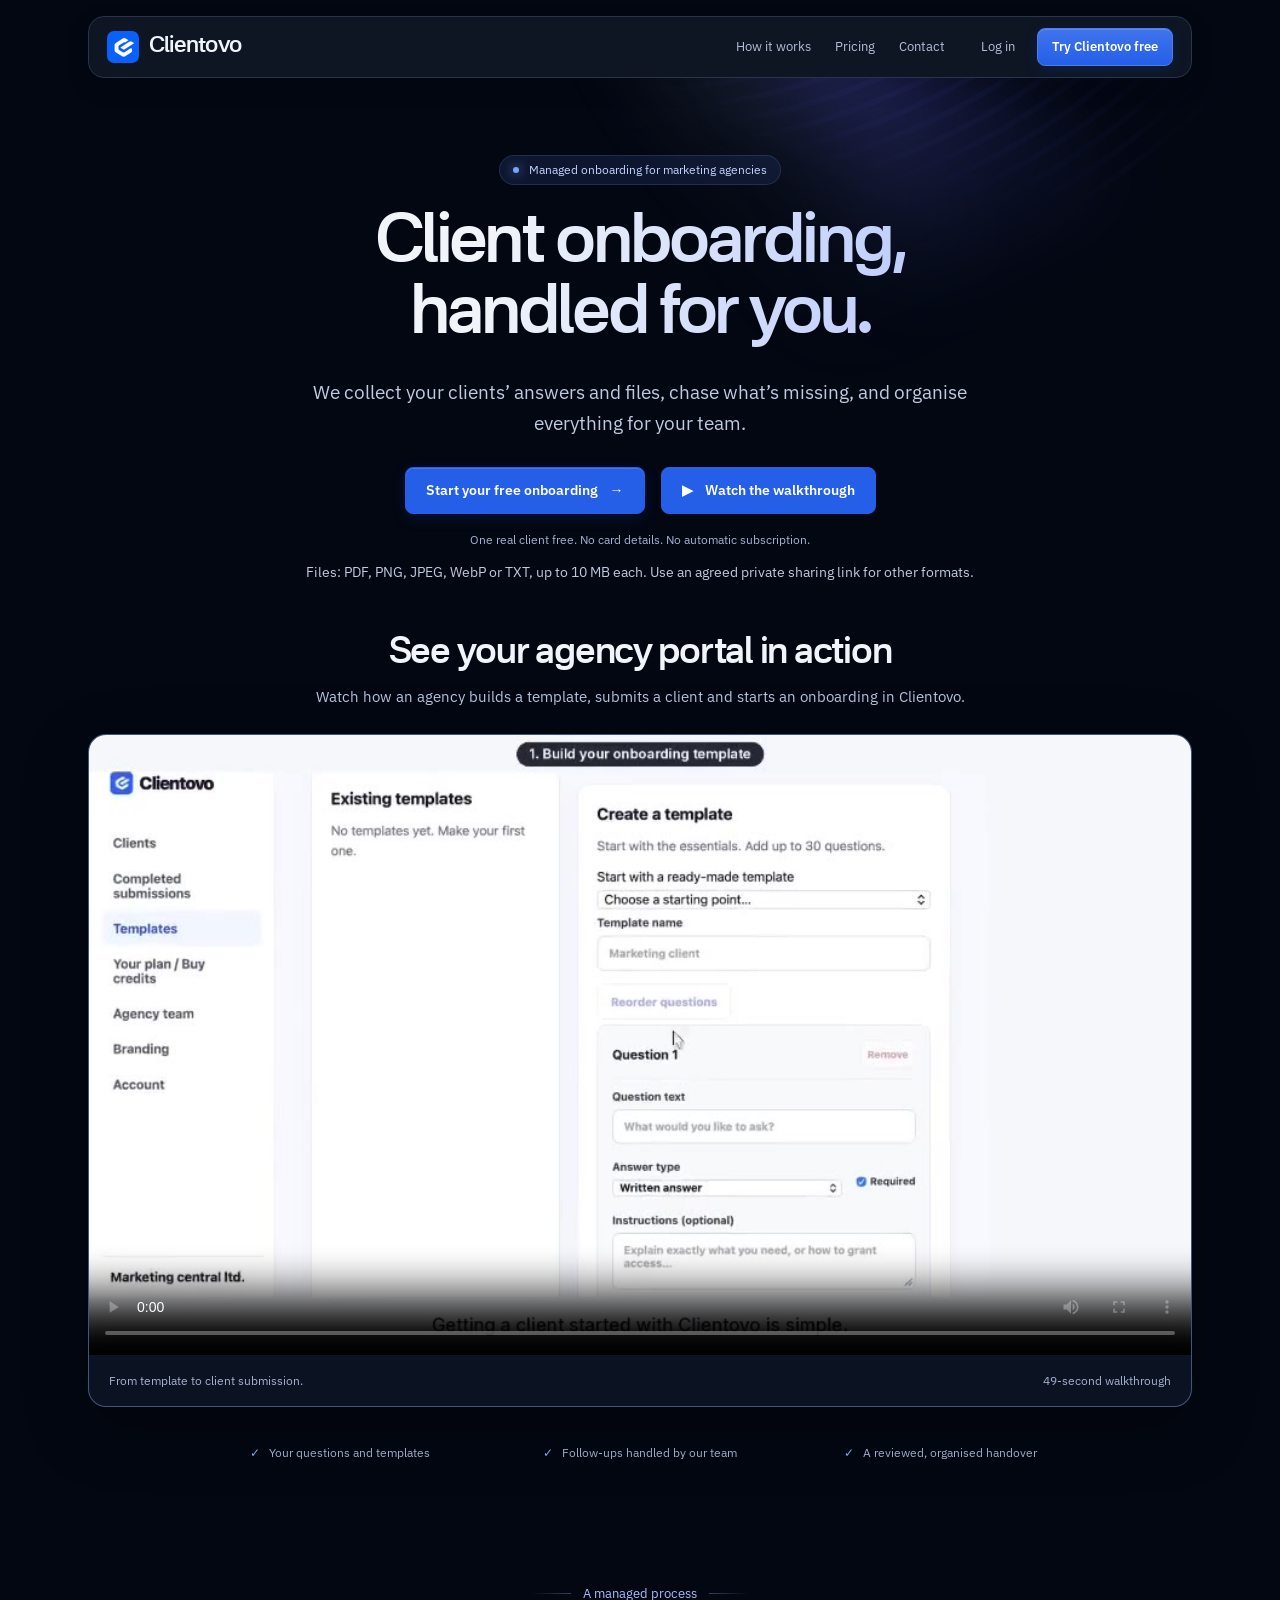
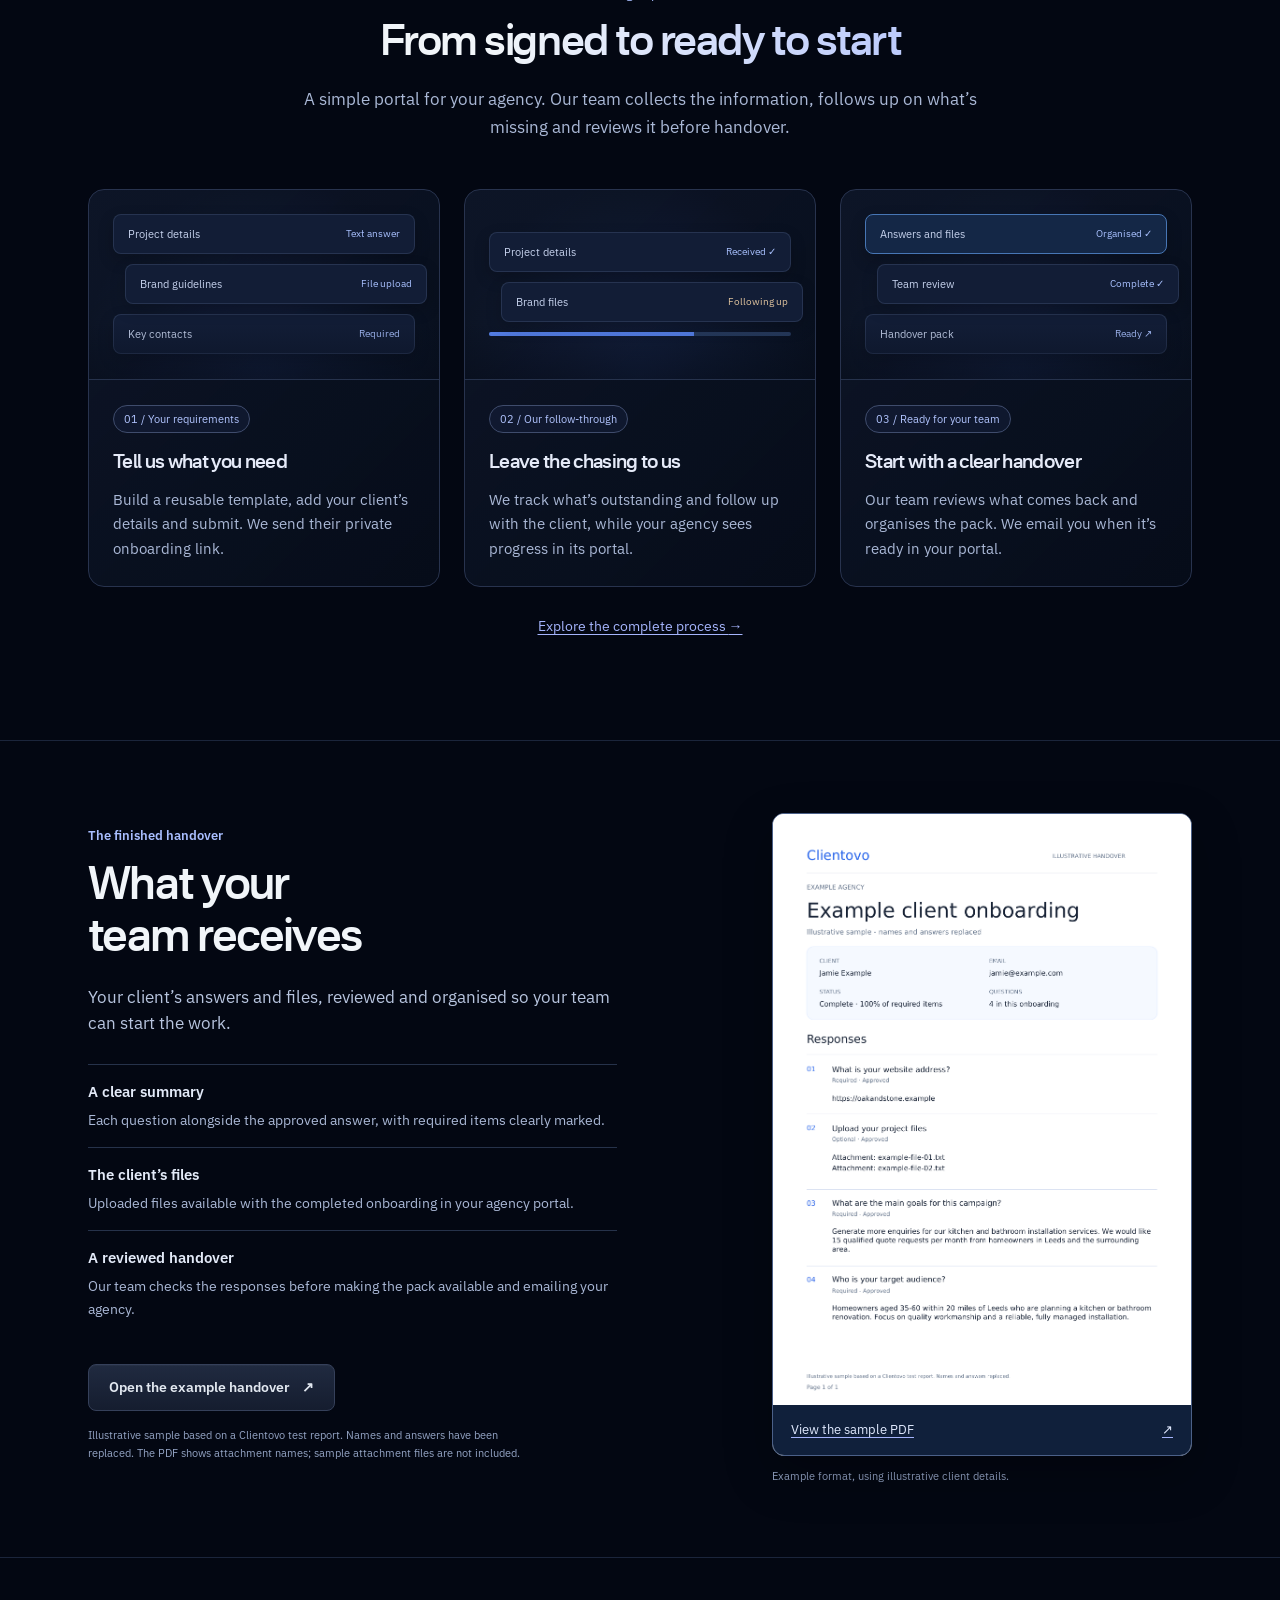
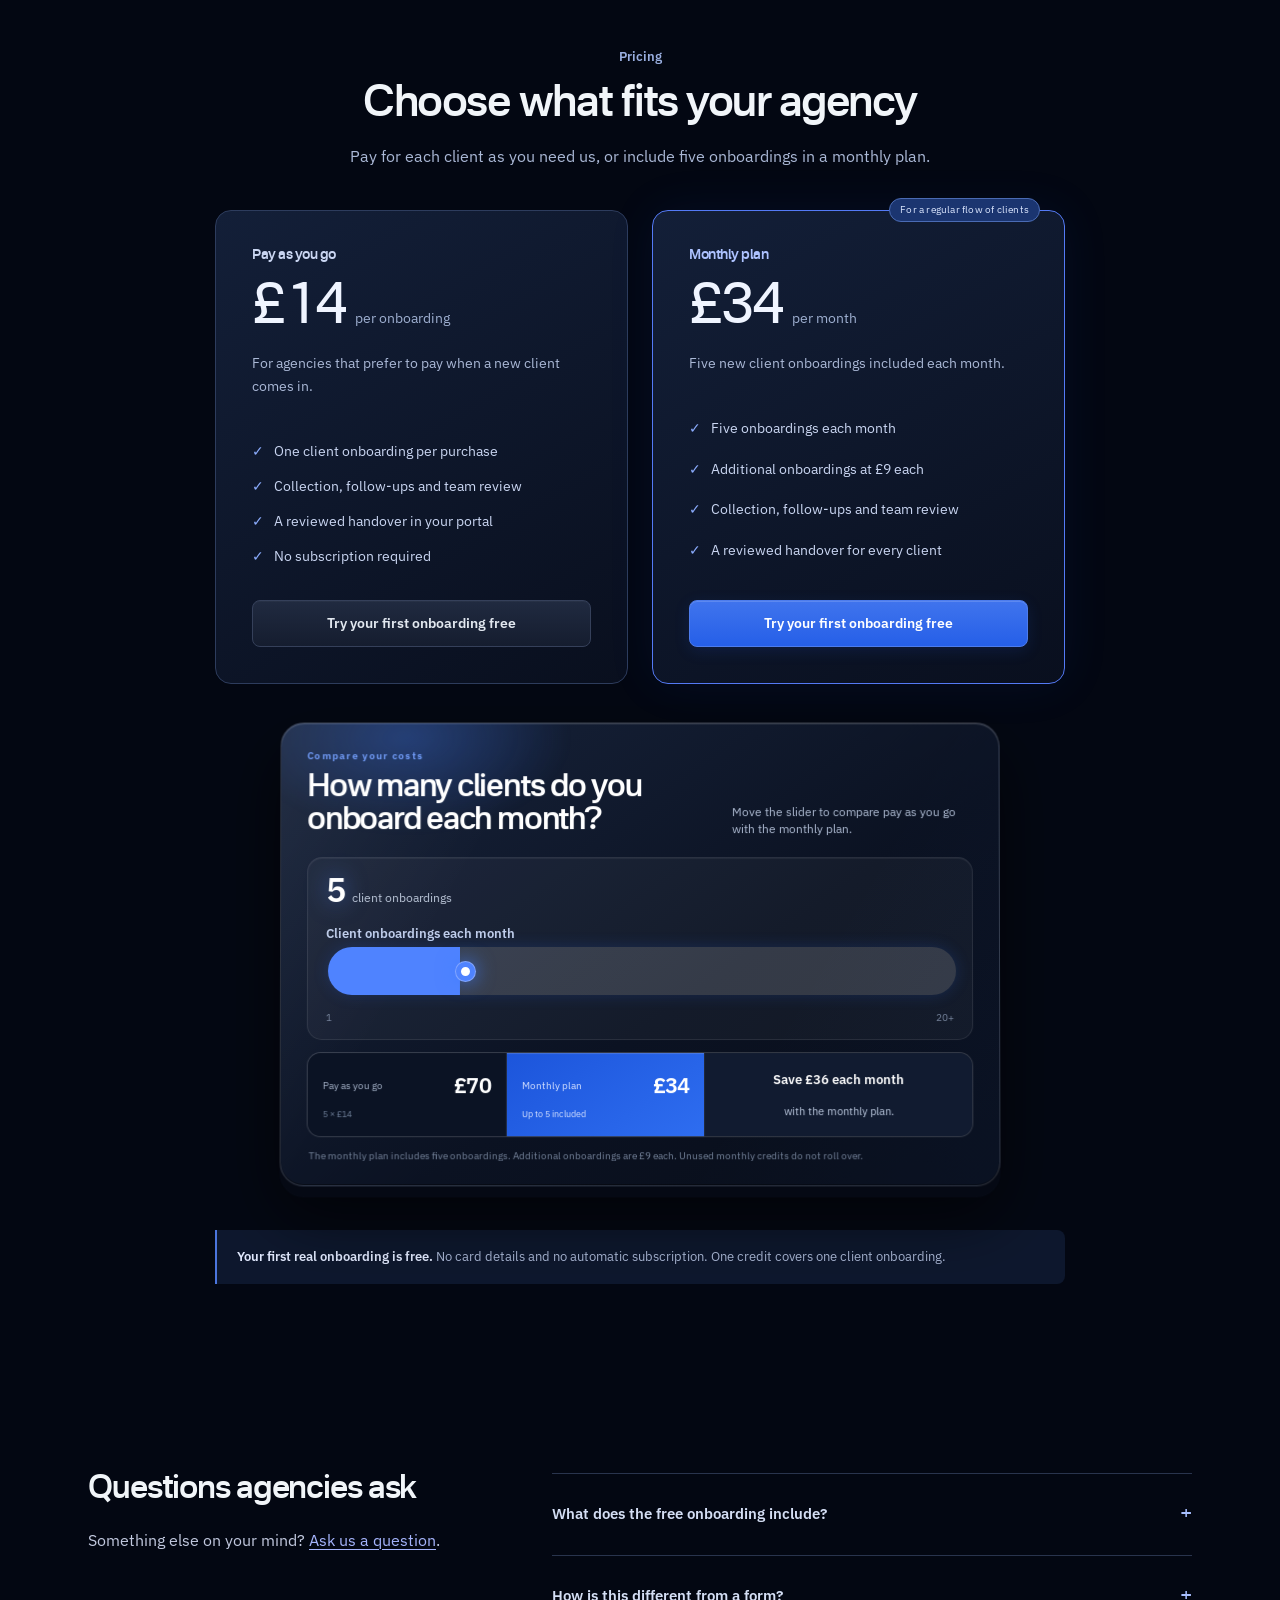
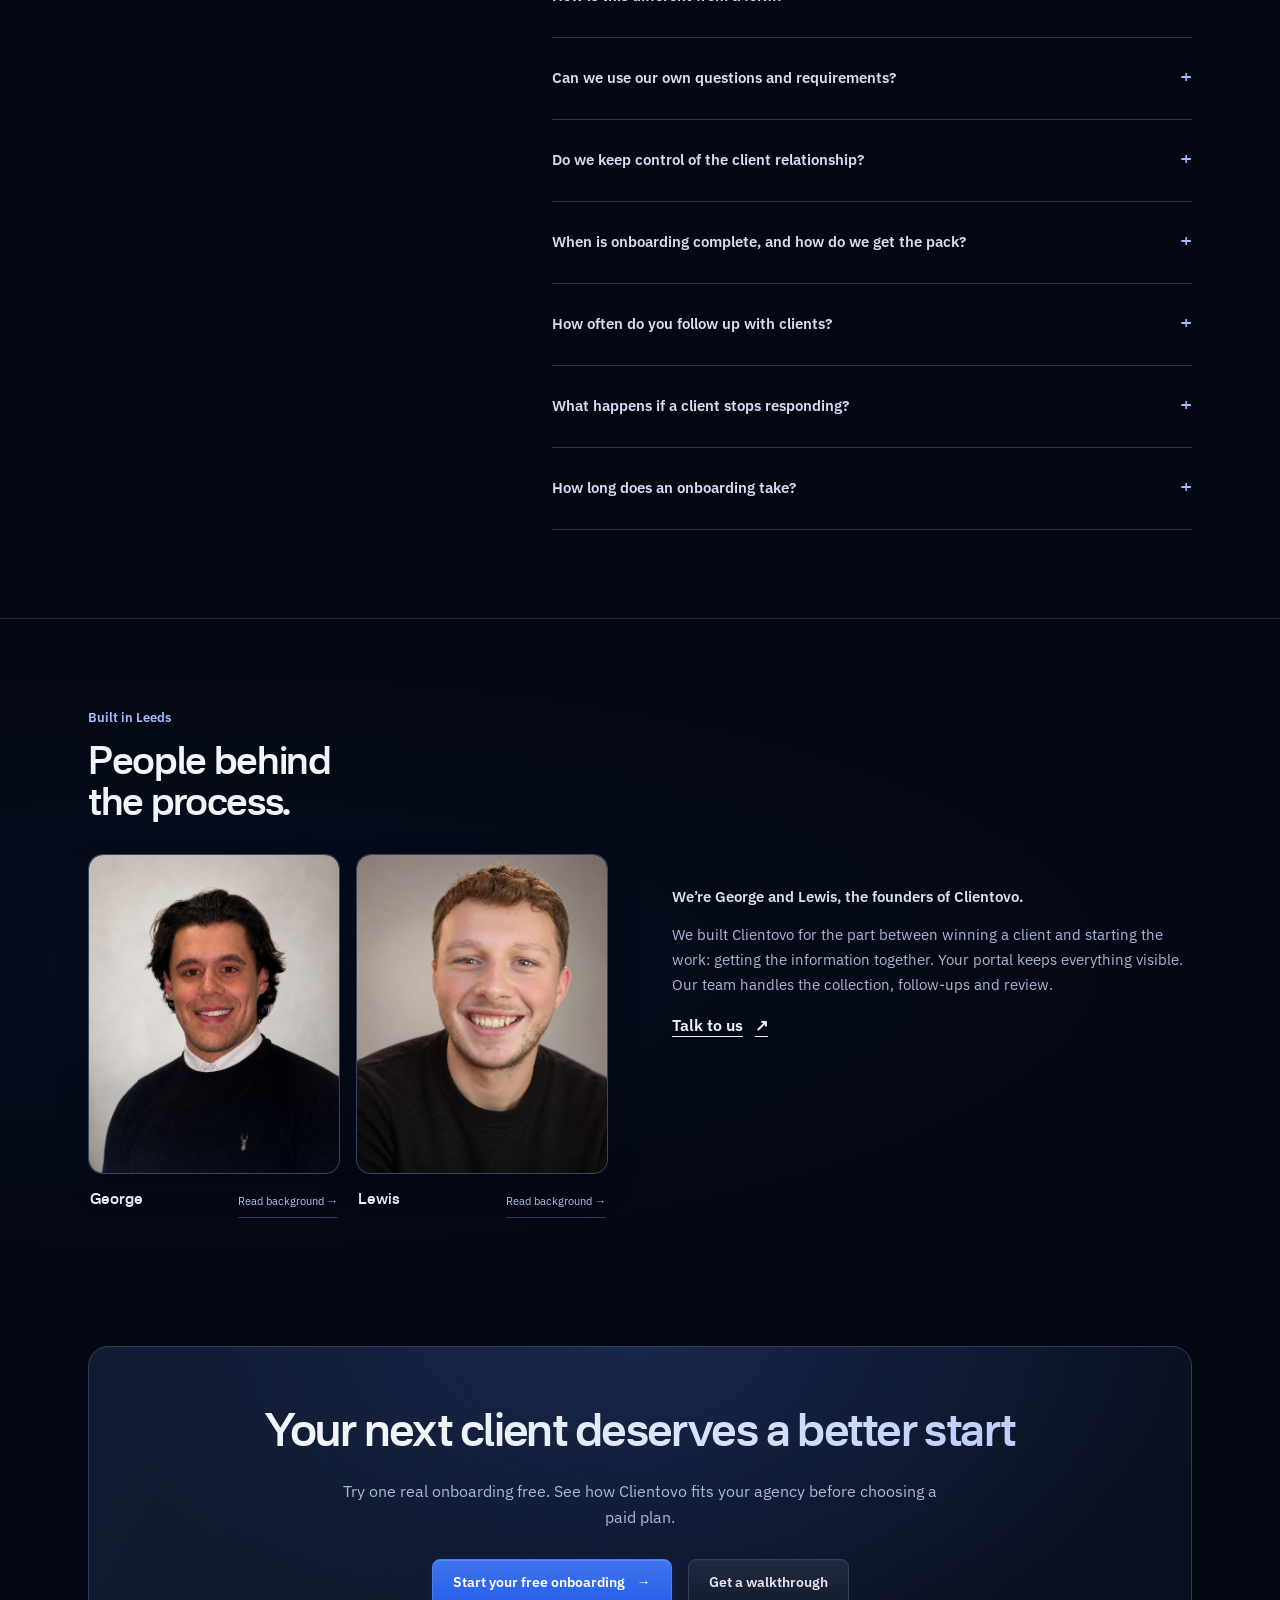
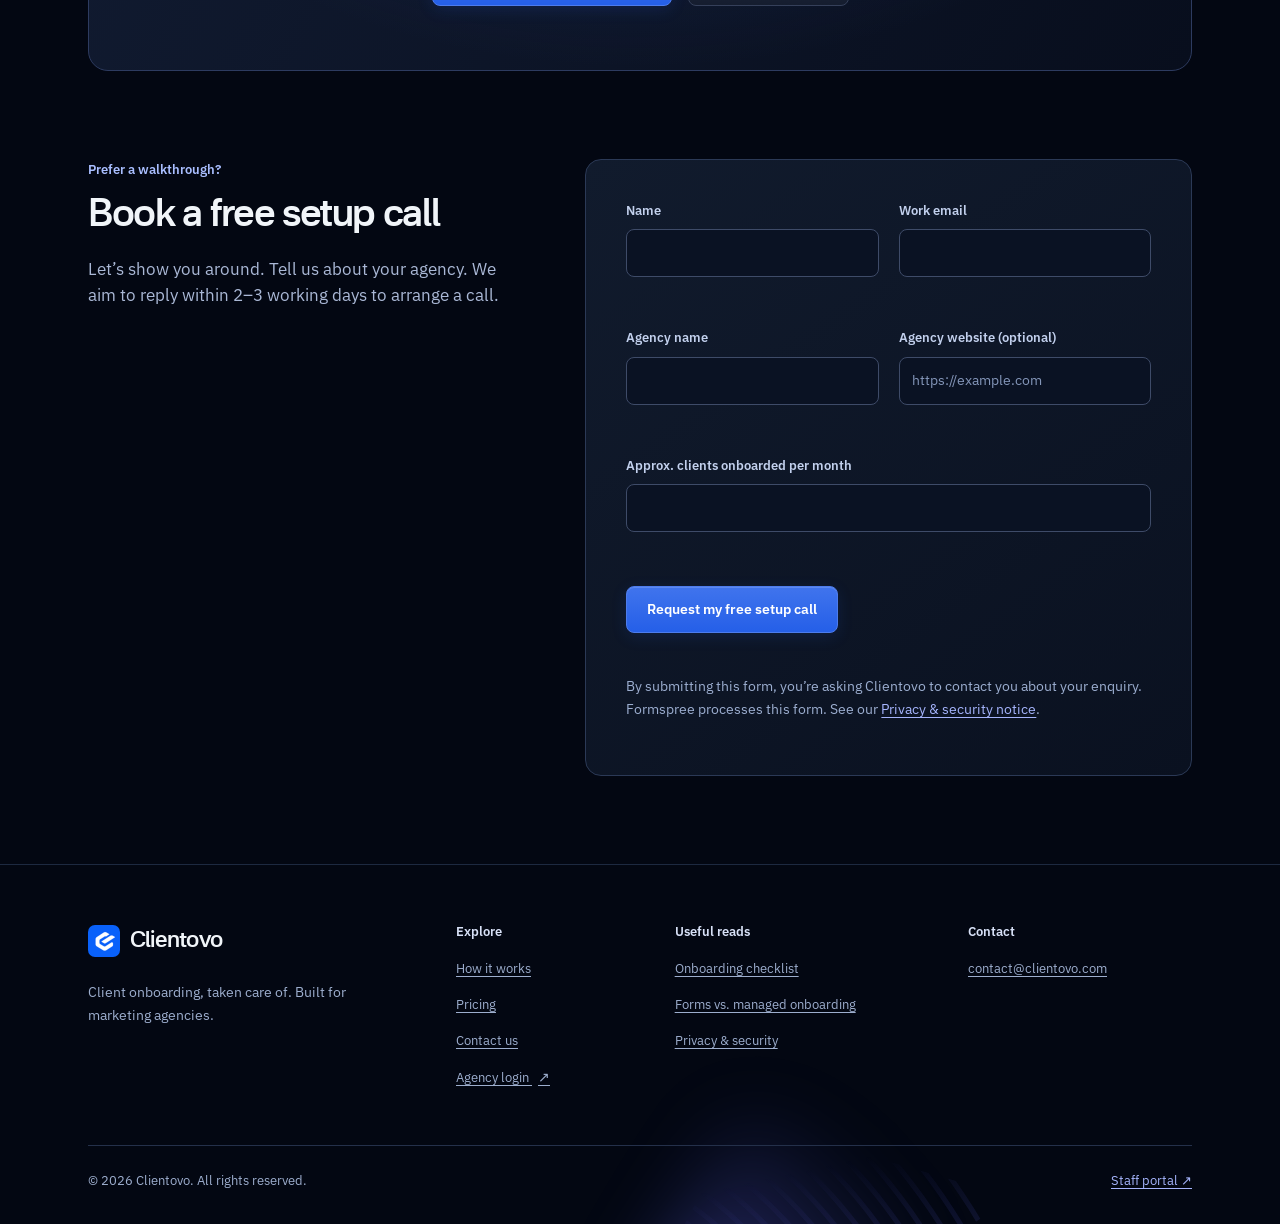
==== commit 876679a0: "Replace workflow demo with portal walkthrough video" ====
--- a/index.html
+++ b/index.html
@@ -29,7 +29,7 @@
 <meta name="twitter:image" content="https://clientovo.com/og-image.png">
 <script type="application/ld+json">{"@context":"https://schema.org","@graph":[{"@type":"Organization","@id":"https://clientovo.com/#organization","name":"Clientovo","url":"https://clientovo.com/","email":"contact@clientovo.com"},{"@type":"FAQPage","mainEntity":[{"@type":"Question","name":"What does the free onboarding include?","acceptedAnswer":{"@type":"Answer","text":"One real client onboarding using your agency’s template, including collection, follow-ups, review and handover. Your new account includes one free credit. No card is needed, and you won’t be enrolled in a paid subscription."}},{"@type":"Question","name":"How is this different from a form?","acceptedAnswer":{"@type":"Answer","text":"Your portal gives you a place to create templates and track clients. Our team handles the work around the form: collecting information, following up, reviewing responses and organising the finished pack."}},{"@type":"Question","name":"Can we use our own questions and requirements?","acceptedAnswer":{"@type":"Answer","text":"Yes. Create reusable templates for the information, files and account access details your agency needs. Use a different template for each kind of project. Do not request passwords through an onboarding form."}},{"@type":"Question","name":"Do we keep control of the client relationship?","acceptedAnswer":{"@type":"Answer","text":"Yes. Your agency owns the relationship and delivers the project. We handle the onboarding admin you ask us to manage, and you can track progress in your portal."}},{"@type":"Question","name":"When is onboarding complete, and how do we get the pack?","acceptedAnswer":{"@type":"Answer","text":"An onboarding is ready for handover once the required information has been supplied and our team has reviewed and approved the answers and files. We then publish the pack in your portal and email your agency a link. Reaching 100% alone does not send the handover automatically."}},{"@type":"Question","name":"How often do you follow up with clients?","acceptedAnswer":{"@type":"Answer","text":"Our standard reminder interval is three days, measured from the latest response or reminder while required information is still missing. Our team can adjust or pause reminders for an onboarding."}},{"@type":"Question","name":"What happens if a client stops responding?","acceptedAnswer":{"@type":"Answer","text":"After seven days without a new answer, the onboarding is flagged for our team’s attention. Outstanding items stay visible in your portal. Missing required information is not treated as complete."}},{"@type":"Question","name":"How long does an onboarding take?","acceptedAnswer":{"@type":"Answer","text":"Timing depends on how quickly your client provides the required information and whether any answers or files need correcting. You can track progress in your portal while we manage the follow-ups and review."}}]}]}</script>
 <script src="/site.js?v=20261027-savings" defer></script>
-<link rel="stylesheet" href="/open.css?v=20261021-expanded-sample1">
+<link rel="stylesheet" href="/open.css?v=20261027-walkthrough">
 <link rel="stylesheet" href="/pricing.css?v=20261027-console">
 </head><body><a class="skip-link" href="#main">Skip to content</a>
 <header class="site-header">
@@ -69,10 +69,10 @@
 </div>
 <main id="main"><section class="agency-hero open-hero" aria-labelledby="hero-title">
 <div class="shell">
-<div class="open-hero-copy"><p class="open-eyebrow">Managed onboarding for marketing agencies</p><h1 class="gradient-heading" id="hero-title">Client onboarding,<br>handled for you.</h1><p class="lede">We collect your clients’ answers and files, chase what’s missing, and organise everything for your team.</p><div class="inline-actions"><a class="button" href="https://app.clientovo.com/agency/join">Start your free onboarding <span aria-hidden="true">→</span></a><button class="button button-secondary" type="button" data-demo-open aria-haspopup="dialog" aria-controls="portal-demo"><span aria-hidden="true">▶</span> Explore the portal demo</button></div><p class="open-hero-note">One real client free. No card details. No automatic subscription.</p><p class="small">Files: PDF, PNG, JPEG, WebP or TXT, up to 10 MB each. Use an agreed private sharing link for other formats.</p></div>
+<div class="open-hero-copy"><p class="open-eyebrow">Managed onboarding for marketing agencies</p><h1 class="gradient-heading" id="hero-title">Client onboarding,<br>handled for you.</h1><p class="lede">We collect your clients’ answers and files, chase what’s missing, and organise everything for your team.</p><div class="inline-actions"><a class="button" href="https://app.clientovo.com/agency/join">Start your free onboarding <span aria-hidden="true">→</span></a><a class="button button-secondary" href="#portal-preview"><span aria-hidden="true">▶</span> Watch the walkthrough</a></div><p class="open-hero-note">One real client free. No card details. No automatic subscription.</p><p class="small">Files: PDF, PNG, JPEG, WebP or TXT, up to 10 MB each. Use an agreed private sharing link for other formats.</p></div>
 <section class="portal-demo-feature" id="portal-preview" aria-labelledby="portal-preview-heading">
-<div class="demo-intro"><h2 id="portal-preview-heading">See your agency portal in action</h2><p>An interactive example of submitting a client and receiving a reviewed handover. All details are fictional.</p></div>
-<div class="open-demo"><button class="demo-launch" type="button" data-demo-open aria-haspopup="dialog" aria-controls="portal-demo" aria-label="Open the interactive Clientovo onboarding example"><img src="/media/portal-demo-preview.svg" width="1280" height="720" alt="Illustration of the Clientovo example workflow, from submission to handover" fetchpriority="high"><span class="demo-play"><i aria-hidden="true">▶</i><span>Explore the workflow<small>Five steps · interactive example</small></span></span></button><div class="demo-caption"><span>Your questions, client details and progress in one place.</span><span>Fictional example</span></div></div>
+<div class="demo-intro"><h2 id="portal-preview-heading">See your agency portal in action</h2><p>Watch how an agency builds a template, submits a client and starts an onboarding in Clientovo.</p></div>
+<div class="open-demo"><video class="portal-walkthrough-video" controls playsinline preload="metadata" poster="/media/clientovo-portal-walkthrough-poster.jpg" aria-label="Clientovo portal walkthrough"><source src="/media/clientovo-portal-walkthrough.mp4" type="video/mp4">Your browser does not support embedded video.</video><div class="demo-caption"><span>From template to client submission.</span><span>49-second walkthrough</span></div></div>
 </section>
 <div class="open-points"><p><span aria-hidden="true">✓</span> Your questions and templates</p><p><span aria-hidden="true">✓</span> Follow-ups handled by our team</p><p><span aria-hidden="true">✓</span> A reviewed, organised handover</p></div>
 </div></section>
@@ -241,4 +241,4 @@
       <a href="https://app.clientovo.com/login">Staff portal <span aria-hidden="true">↗</span></a>
     </div>
   </div>
-</footer><dialog class="demo-dialog" id="portal-demo" aria-labelledby="demo-title" data-demo-dialog><div class="demo-dialog-header"><h2 id="demo-title">Inside the Clientovo agency portal</h2><button class="demo-close" type="button" data-demo-close>Close <span aria-hidden="true">×</span></button></div><div class="demo-tour" data-demo-tour aria-label="Example onboarding workflow"><p class="small">Fictional example · this does not create a real client or send email.</p><div role="status" aria-live="polite" aria-atomic="true" data-demo-step><p class="eyebrow">Step 1 of 5 · Agency</p><h3>Create your template</h3><p>Example Agency asks for business goals, a website link and a brand image. Choose the questions your client needs to answer.</p></div><div class="inline-actions"><button class="button button-secondary" type="button" data-demo-back disabled>Back</button><button class="button" type="button" data-demo-next>Next step</button></div></div></dialog></body></html>
+</footer></body></html>
--- a/open.css
+++ b/open.css
@@ -42,11 +42,7 @@
 .open-hero-note{font-size:.75rem;color:#a5b2d1;margin-top:16px}
 .open-demo{position:relative;width:min(100%,960px);margin:0 auto;padding:1px;border-radius:18px;background:linear-gradient(145deg,#5b75af,#26304c 30%,#26304c 65%,#6275b0);box-shadow:0 24px 100px #0008,0 0 70px #4169e126}
 .open-demo::before{content:'';position:absolute;inset:-100px -100px;pointer-events:none;background:url('/images/open-secondary-illustration.svg') center/100% 100% no-repeat;z-index:-1;opacity:.6}
-.demo-launch{position:relative;display:block;width:100%;padding:0;border:0;border-radius:17px;overflow:hidden;background:#0c1323;color:#e2e8f0;cursor:pointer}
-.demo-launch>img{display:block;width:100%;aspect-ratio:16/8.4;object-fit:cover;object-position:center 42%;opacity:.57;filter:saturate(.65);transition:opacity .3s}
-.demo-launch:hover>img{opacity:.75}
-.demo-play{position:absolute;left:50%;top:50%;transform:translate(-50%,-50%);display:flex;align-items:center;gap:12px;white-space:nowrap;border:1px solid #7485b448;border-radius:100px;padding:14px 20px;background:#030712ed;font-size:.875rem;box-shadow:0 12px 30px #0004}
-.demo-play i{font-style:normal;font-size:1.1rem;color:#87a5ff}.demo-play small{color:#a8b6d8;font-size:.75rem}
+.portal-walkthrough-video{display:block;width:100%;aspect-ratio:910/512;object-fit:contain;background:#050913;border-radius:17px 17px 0 0}
 .demo-caption{display:flex;justify-content:space-between;gap:20px;padding:14px 20px;font-size:.6875rem;color:#a5b2d1;background:#0b1222;border-radius:0 0 17px 17px}
 .hero-video-tools{margin-top:18px;display:flex;justify-content:center}
 .hero-video-toggle{font-size:.6875rem;color:#b7c5e4;border:1px solid #34415f;border-radius:100px;background:#0b1222b3;min-height:36px;padding:7px 13px}
@@ -139,7 +135,7 @@
 .demo-dialog p{font-size:.75rem;color:#9fafce;margin:12px 0 0}
 @keyframes open-gradient{to{background-position:200% center}}
 @media(max-width:900px){.shell{width:calc(100% - 40px)}.site-nav{min-height:60px}.nav-actions{display:flex}.site-header{padding-top:12px}.mobile-menu{inset:84px 0 0}.workflow-cards{gap:16px}.open-card{padding:20px}.workflow-art{margin:-20px -20px 20px;padding:20px}.open-features{grid-template-columns:1fr 1fr}.faq-layout{grid-template-columns:1fr;gap:32px}.section{padding-block:64px}.open-hero{padding-top:64px}.footer-grid{grid-template-columns:1fr 1fr}}
-@media(max-width:650px){.shell{width:calc(100% - 32px)}.site-nav{padding-inline:12px;gap:10px}.brand{font-size:1.2rem}.brand img{width:29px;height:29px}.nav-actions{display:none}.open-hero{padding-top:48px}.open-hero-copy{margin-bottom:32px}.open-hero h1{font-size:2.8rem}.open-hero-copy>.lede{font-size:1.0625rem}.open-hero-copy .inline-actions{display:grid;grid-template-columns:1fr;width:min(100%,320px);margin:auto;gap:12px}.open-eyebrow{font-size:.6875rem;margin-bottom:20px}.open-demo{border-radius:13px}.demo-launch{border-radius:12px}.demo-launch>img{aspect-ratio:16/11;object-position:58% center}.demo-play{padding:11px 14px;font-size:.75rem}.demo-caption{padding:12px;font-size:.5625rem;gap:12px;line-height:1.6}.open-points{grid-template-columns:1fr;gap:12px;margin-top:28px}.open-points p{font-size:.75rem}.open-section{padding-block:64px}.open-section-heading{margin-bottom:32px}.workflow-cards,.open-features{grid-template-columns:1fr}.workflow-cards{max-width:400px;margin:auto;gap:24px}.workflow-art{height:200px}.open-features{gap:32px}.open-section-heading p{font-size:.9375rem}.open-cta{padding:40px 20px}.open-cta .inline-actions{display:grid}.pricing-grid{grid-template-columns:1fr;gap:28px}.price-card{padding:28px 24px}.about-layout{grid-template-columns:1fr;gap:24px}.footer-grid{grid-template-columns:1fr}.setup-copy h2,.about-layout h2{font-size:2rem}.page-hero h1,.article-hero h1{font-size:2.5rem}.article-layout,.legal-layout{width:calc(100% - 32px)}.site-footer{background-size:650px auto}}
+@media(max-width:650px){.shell{width:calc(100% - 32px)}.site-nav{padding-inline:12px;gap:10px}.brand{font-size:1.2rem}.brand img{width:29px;height:29px}.nav-actions{display:none}.open-hero{padding-top:48px}.open-hero-copy{margin-bottom:32px}.open-hero h1{font-size:2.8rem}.open-hero-copy>.lede{font-size:1.0625rem}.open-hero-copy .inline-actions{display:grid;grid-template-columns:1fr;width:min(100%,320px);margin:auto;gap:12px}.open-eyebrow{font-size:.6875rem;margin-bottom:20px}.open-demo{border-radius:13px}.portal-walkthrough-video{border-radius:12px 12px 0 0}.demo-caption{padding:12px;font-size:.5625rem;gap:12px;line-height:1.6}.open-points{grid-template-columns:1fr;gap:12px;margin-top:28px}.open-points p{font-size:.75rem}.open-section{padding-block:64px}.open-section-heading{margin-bottom:32px}.workflow-cards,.open-features{grid-template-columns:1fr}.workflow-cards{max-width:400px;margin:auto;gap:24px}.workflow-art{height:200px}.open-features{gap:32px}.open-section-heading p{font-size:.9375rem}.open-cta{padding:40px 20px}.open-cta .inline-actions{display:grid}.pricing-grid{grid-template-columns:1fr;gap:28px}.price-card{padding:28px 24px}.about-layout{grid-template-columns:1fr;gap:24px}.footer-grid{grid-template-columns:1fr}.setup-copy h2,.about-layout h2{font-size:2rem}.page-hero h1,.article-hero h1{font-size:2.5rem}.article-layout,.legal-layout{width:calc(100% - 32px)}.site-footer{background-size:650px auto}}
 @media(prefers-reduced-motion:reduce){.gradient-heading{animation:none}.open-card::before{display:none}.hero-video{display:none}*,*::before,*::after{scroll-behavior:auto!important;transition:none!important}}
 @media print{body{background:#fff;color:#111}h1,h2,h3,p{color:#111!important;-webkit-text-fill-color:initial!important;background:none!important}.site-header,.open-demo,.open-cta,.hero-video,.hero-video-shade,.hero-video-tools{display:none}.open-hero,.open-section{background:none;padding-block:24px}.workflow-cards,.open-features{display:block}.open-card{border:1px solid #aaa;background:none;margin-bottom:20px}.workflow-art{display:none}}
 
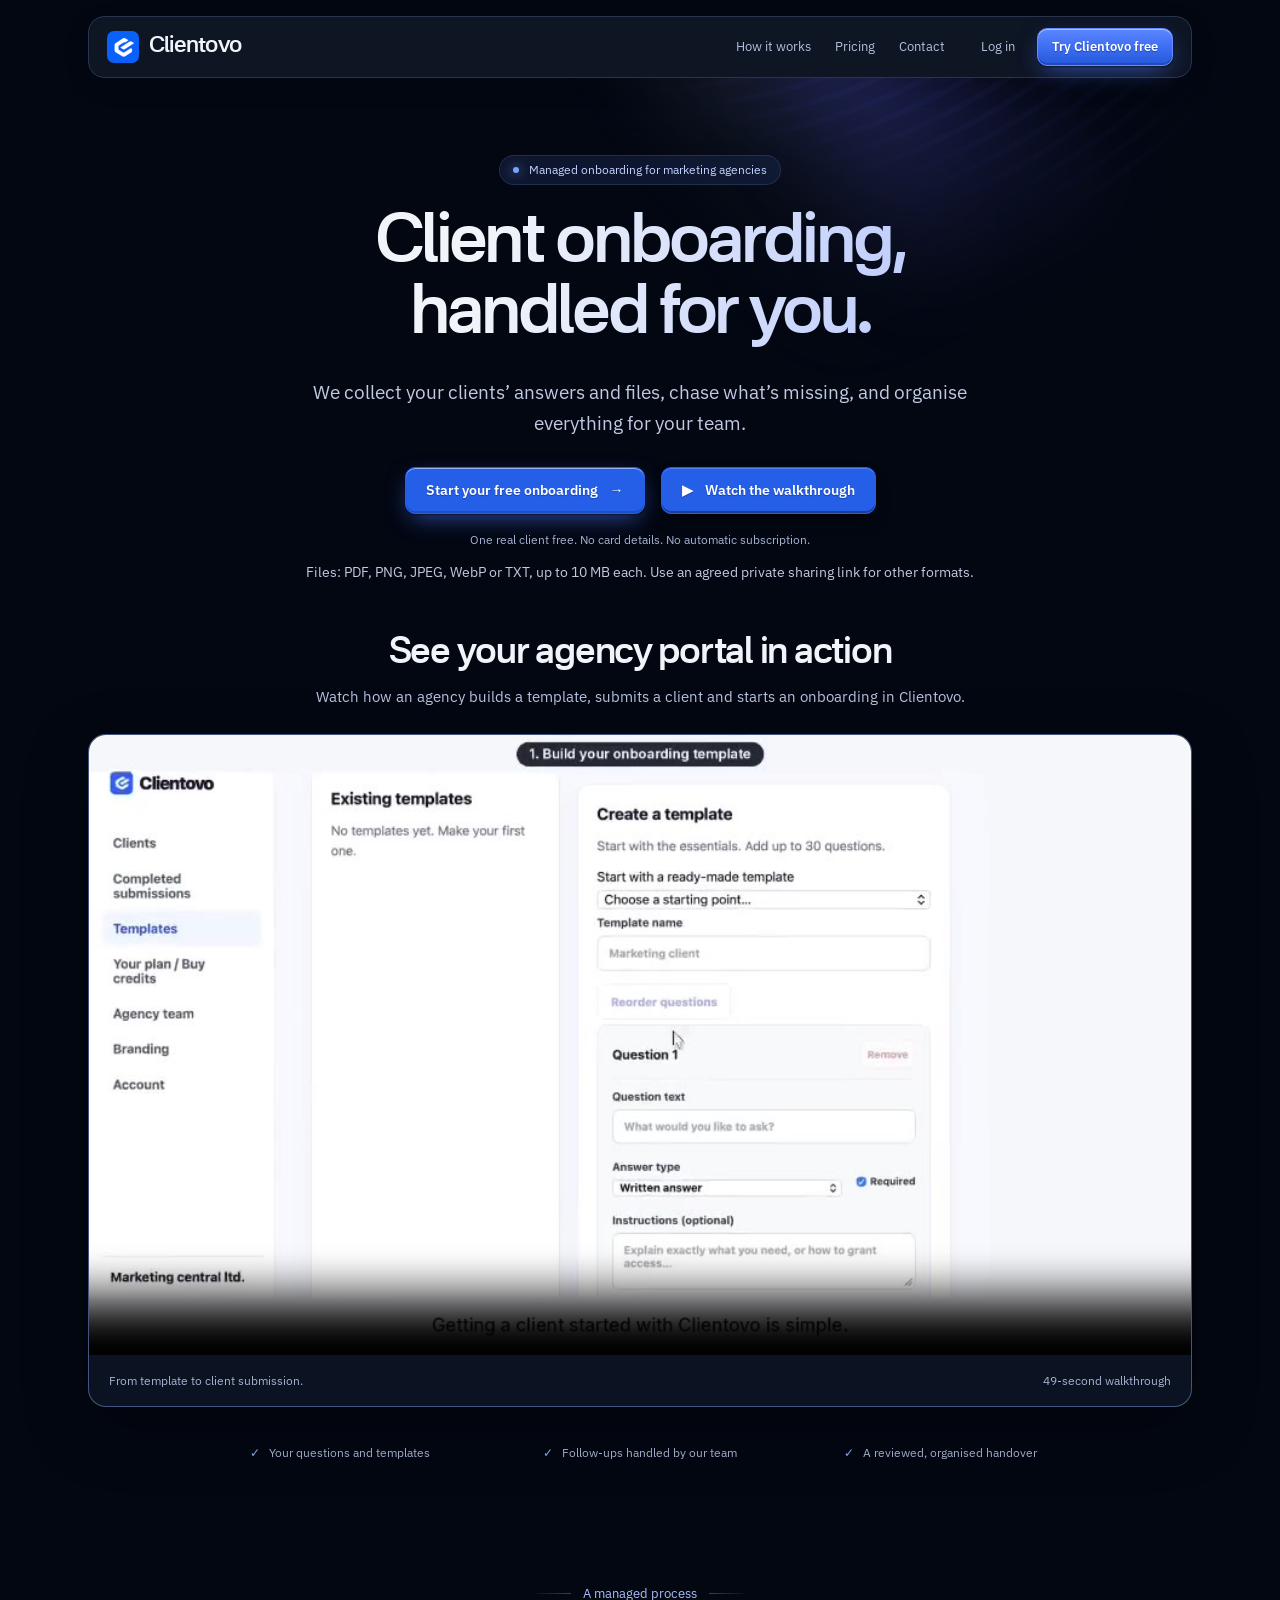
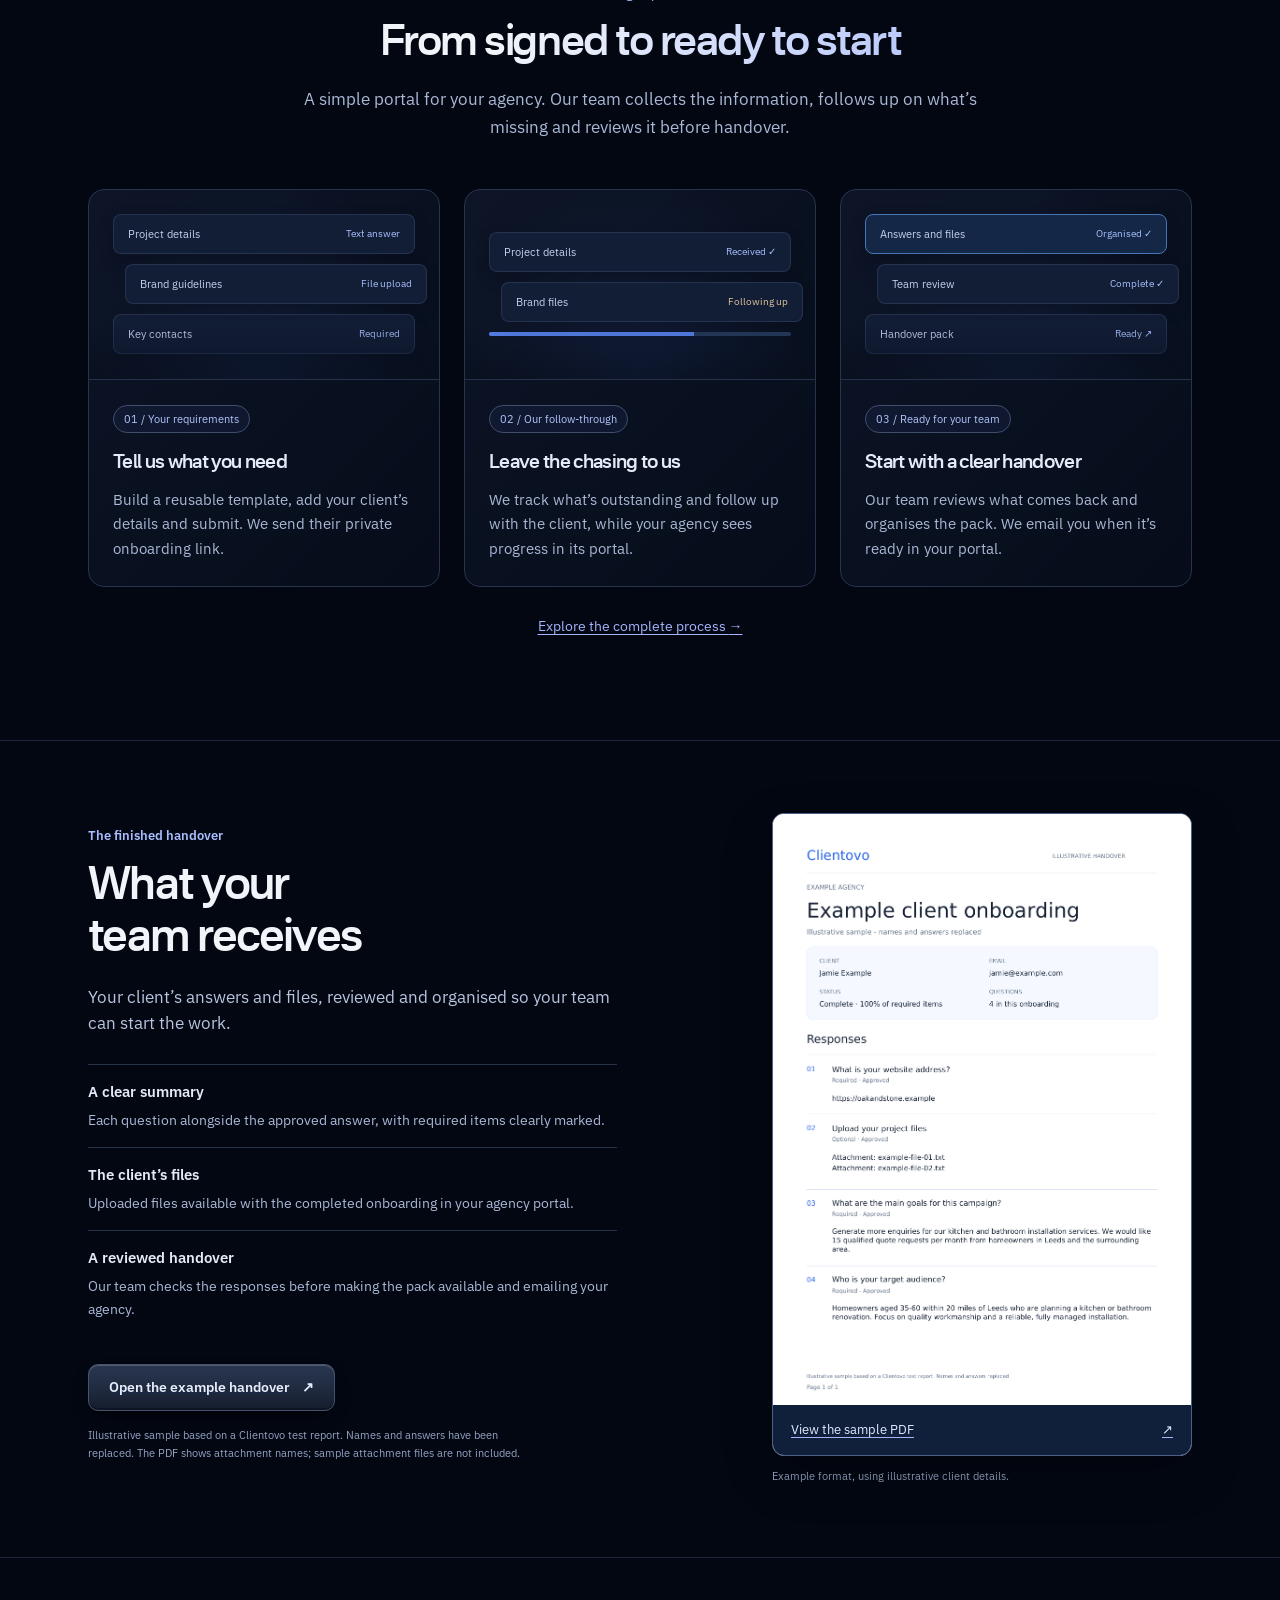
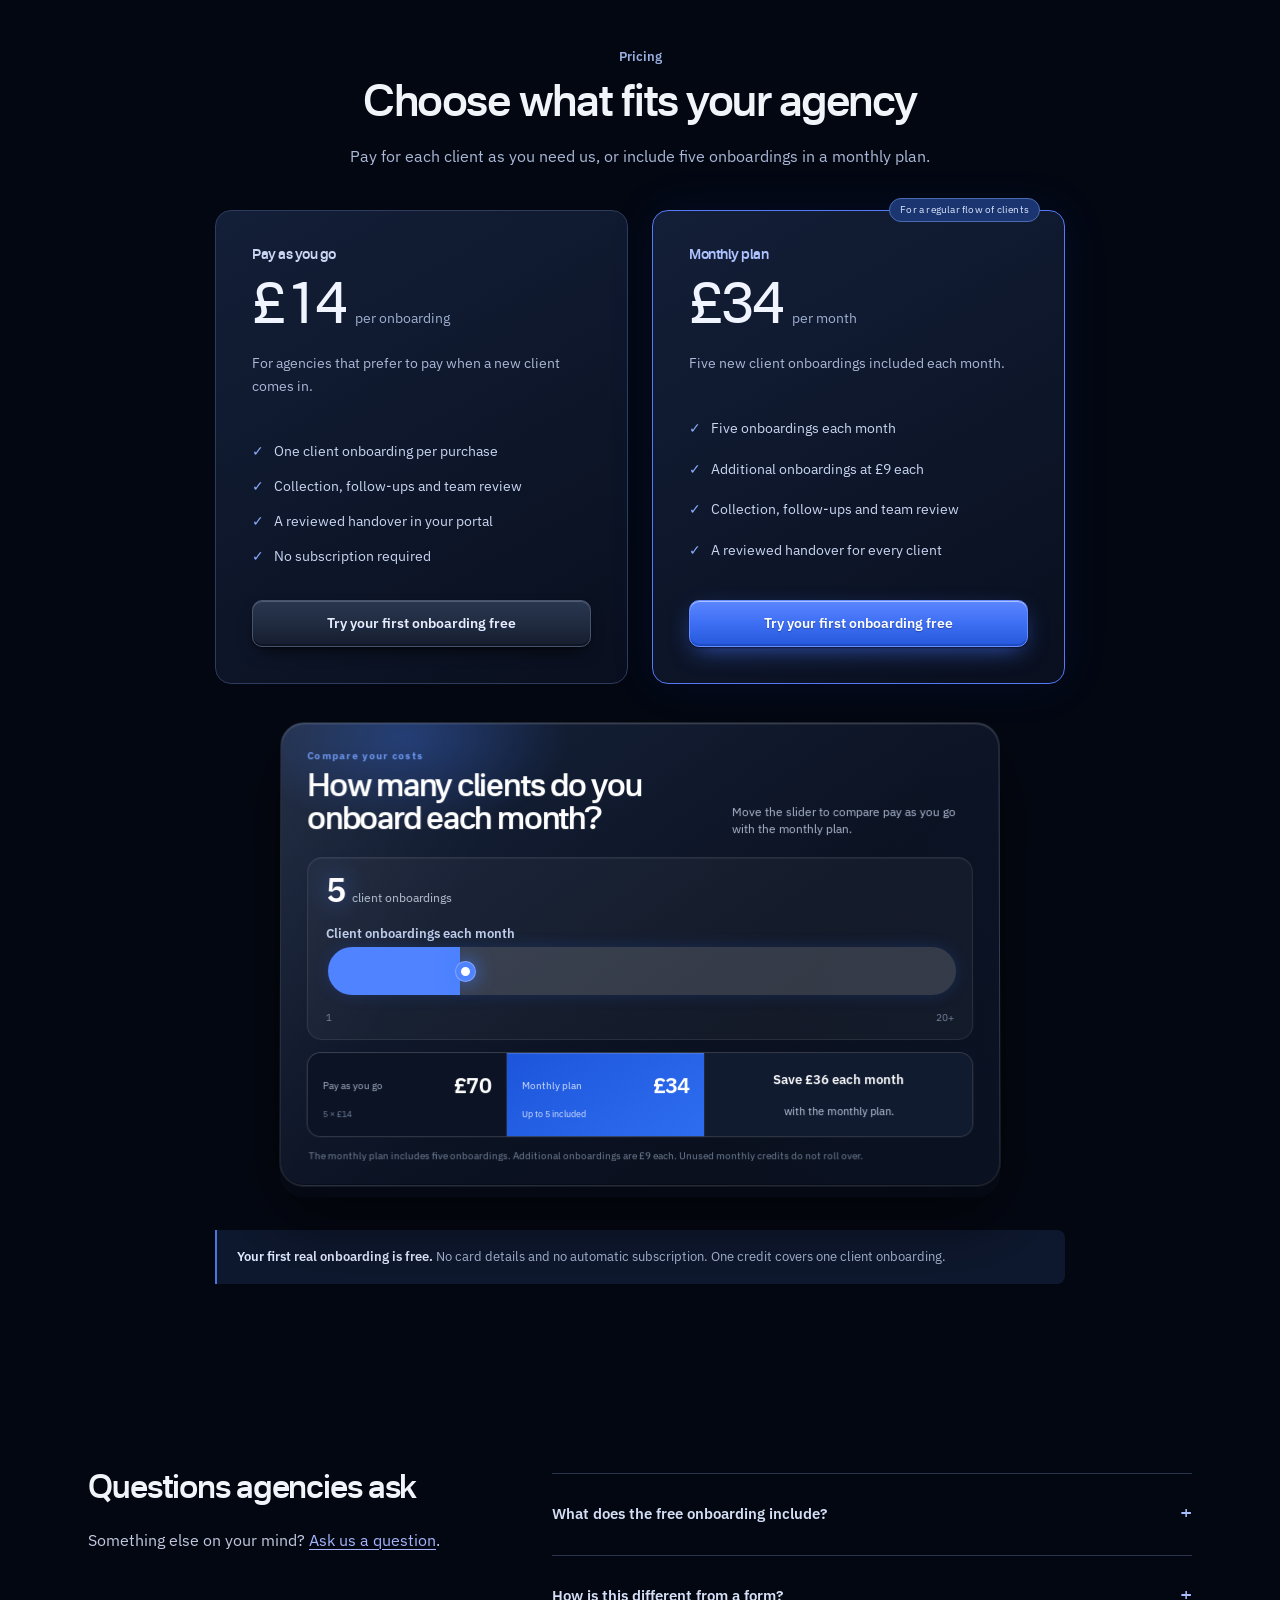
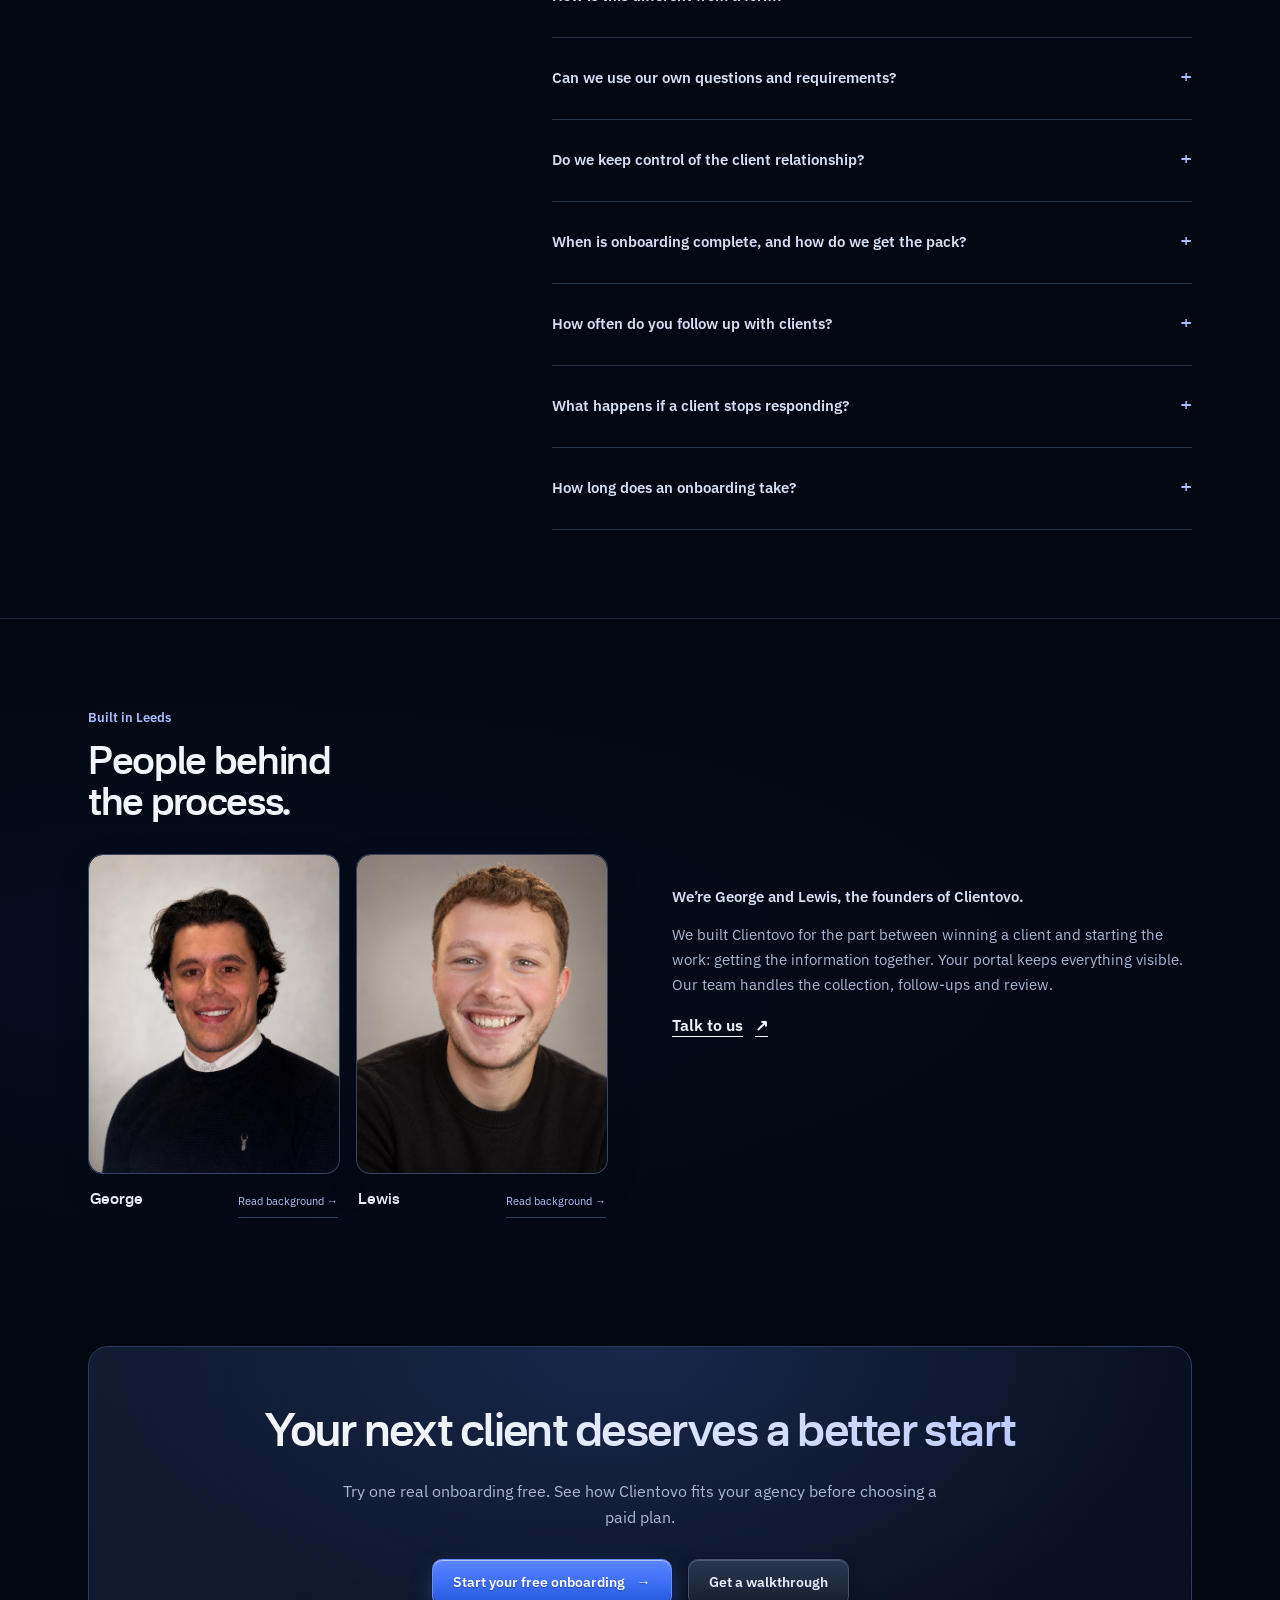
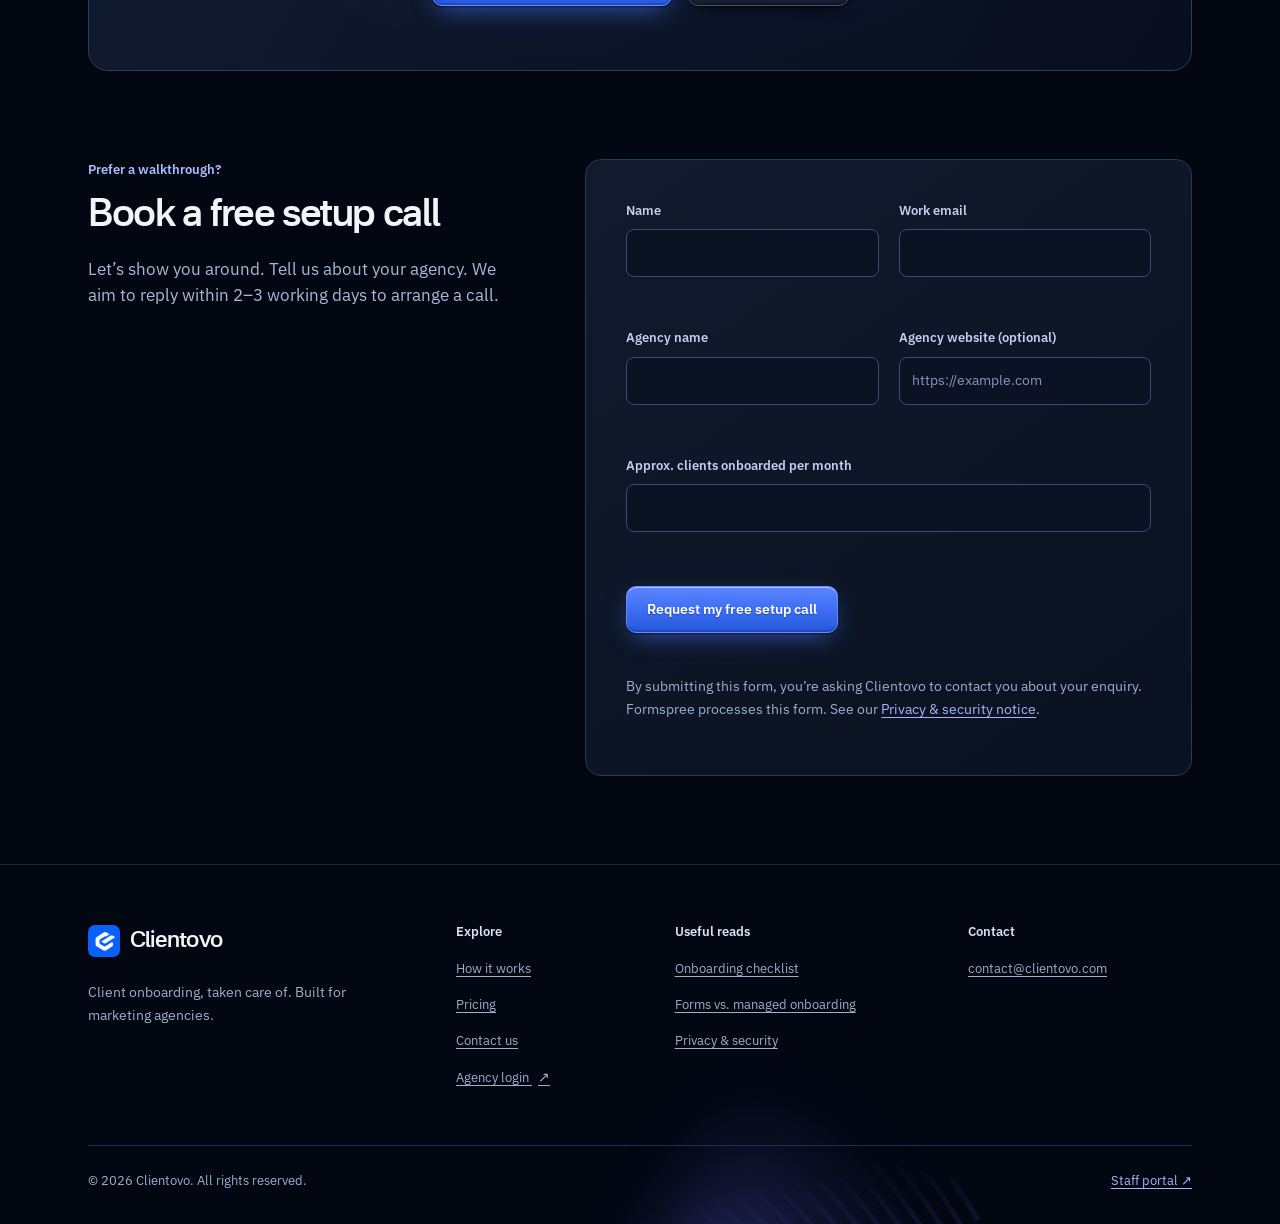
==== commit 64f54b7e: "Refresh button styling asset" ====
--- a/index.html
+++ b/index.html
@@ -29,7 +29,7 @@
 <meta name="twitter:image" content="https://clientovo.com/og-image.png">
 <script type="application/ld+json">{"@context":"https://schema.org","@graph":[{"@type":"Organization","@id":"https://clientovo.com/#organization","name":"Clientovo","url":"https://clientovo.com/","email":"contact@clientovo.com"},{"@type":"FAQPage","mainEntity":[{"@type":"Question","name":"What does the free onboarding include?","acceptedAnswer":{"@type":"Answer","text":"One real client onboarding using your agency’s template, including collection, follow-ups, review and handover. Your new account includes one free credit. No card is needed, and you won’t be enrolled in a paid subscription."}},{"@type":"Question","name":"How is this different from a form?","acceptedAnswer":{"@type":"Answer","text":"Your portal gives you a place to create templates and track clients. Our team handles the work around the form: collecting information, following up, reviewing responses and organising the finished pack."}},{"@type":"Question","name":"Can we use our own questions and requirements?","acceptedAnswer":{"@type":"Answer","text":"Yes. Create reusable templates for the information, files and account access details your agency needs. Use a different template for each kind of project. Do not request passwords through an onboarding form."}},{"@type":"Question","name":"Do we keep control of the client relationship?","acceptedAnswer":{"@type":"Answer","text":"Yes. Your agency owns the relationship and delivers the project. We handle the onboarding admin you ask us to manage, and you can track progress in your portal."}},{"@type":"Question","name":"When is onboarding complete, and how do we get the pack?","acceptedAnswer":{"@type":"Answer","text":"An onboarding is ready for handover once the required information has been supplied and our team has reviewed and approved the answers and files. We then publish the pack in your portal and email your agency a link. Reaching 100% alone does not send the handover automatically."}},{"@type":"Question","name":"How often do you follow up with clients?","acceptedAnswer":{"@type":"Answer","text":"Our standard reminder interval is three days, measured from the latest response or reminder while required information is still missing. Our team can adjust or pause reminders for an onboarding."}},{"@type":"Question","name":"What happens if a client stops responding?","acceptedAnswer":{"@type":"Answer","text":"After seven days without a new answer, the onboarding is flagged for our team’s attention. Outstanding items stay visible in your portal. Missing required information is not treated as complete."}},{"@type":"Question","name":"How long does an onboarding take?","acceptedAnswer":{"@type":"Answer","text":"Timing depends on how quickly your client provides the required information and whether any answers or files need correcting. You can track progress in your portal while we manage the follow-ups and review."}}]}]}</script>
 <script src="/site.js?v=20261027-savings" defer></script>
-<link rel="stylesheet" href="/open.css?v=20261027-walkthrough">
+<link rel="stylesheet" href="/open.css?v=20261027-button-depth">
 <link rel="stylesheet" href="/pricing.css?v=20261027-console">
 </head><body><a class="skip-link" href="#main">Skip to content</a>
 <header class="site-header">
--- a/open.css
+++ b/open.css
@@ -10,10 +10,13 @@
 h1,h2,h3{font-family:Nacelle,Arial,sans-serif;letter-spacing:-.035em;font-weight:600}
 .shell{width:min(calc(100% - 48px),69rem)}
 .section{padding-block:88px}
-.button{border:1px solid #4d7cec;border-radius:8px;background:linear-gradient(0deg,#255fe8,#4074ed);box-shadow:inset 0 1px #ffffff26,0 4px 16px #255fe824;color:#fff;font-size:.875rem;font-weight:600;min-height:46px;padding:11px 20px;gap:12px;transition:box-shadow .2s,transform .2s}
-.button:hover{background:linear-gradient(0deg,#326df3,#5484ff);border-color:#7199ff;box-shadow:0 4px 24px #255fe848;color:#fff;transform:translateY(-2px)}
-.button-secondary{border:1px solid #35405a;background:linear-gradient(0deg,#151d2f,#202a40);color:#e2e8f0;box-shadow:inset 0 1px #ffffff08}
-.button-secondary:hover{background:#26324c;border-color:#617394;color:#fff}
+.button{border:1px solid #668cff;border-radius:10px;background:linear-gradient(180deg,#5c86ff 0%,#3e6ff4 48%,#2558db 100%);box-shadow:inset 0 1px 0 #ffffff80,inset 0 -2px 0 #081a6638,0 1px 2px #0009,0 8px 24px -7px #4774ffb8;color:#fff;font-size:.875rem;font-weight:600;min-height:46px;padding:11px 20px;gap:12px;text-shadow:0 1px 1px #10276680;transition:box-shadow .16s ease,transform .16s ease,filter .16s ease}
+.button:hover{border-color:#8aa7ff;box-shadow:inset 0 1px 0 #ffffffa6,inset 0 -2px 0 #081a6638,0 2px 3px #0009,0 12px 28px -7px #4774ffe0;color:#fff;filter:brightness(1.07);transform:translateY(-1px)}
+.button:active{box-shadow:inset 0 2px 4px #07194f80,inset 0 -1px 0 #ffffff2b,0 1px 1px #0008,0 5px 15px -8px #4774ffb0;filter:brightness(.96);transform:translateY(1px)}
+.button:focus-visible{outline:3px solid #b6c7ff;outline-offset:4px}
+.button-secondary{border:1px solid #46536e;background:linear-gradient(180deg,#29364f 0%,#202b40 52%,#151d2e 100%);color:#e8edf8;box-shadow:inset 0 1px 0 #ffffff30,inset 0 -2px 0 #0207125c,0 1px 2px #0008,0 8px 20px -9px #000}
+.button-secondary:hover{border-color:#687897;background:linear-gradient(180deg,#34435f 0%,#283650 52%,#1b263a 100%);box-shadow:inset 0 1px 0 #ffffff40,inset 0 -2px 0 #0207125c,0 2px 3px #0008,0 11px 22px -9px #000;color:#fff}
+.button-secondary:active{box-shadow:inset 0 2px 4px #020712a8,inset 0 -1px 0 #ffffff20,0 1px 1px #0008;transform:translateY(1px)}
 .site-header{position:sticky;top:0;padding:16px 0 0;border:0;background:transparent;z-index:100;box-shadow:none}
 .site-nav{min-height:62px;padding:0 18px;border:1px solid #2a344c;border-radius:16px;background:#101725ed;backdrop-filter:blur(14px);gap:20px;box-shadow:0 8px 24px #0002}
 .brand,.brand:hover{font-family:Nacelle,Arial,sans-serif;font-size:1.35rem;font-weight:600;color:#f1f5f9;letter-spacing:-.035em;gap:10px}
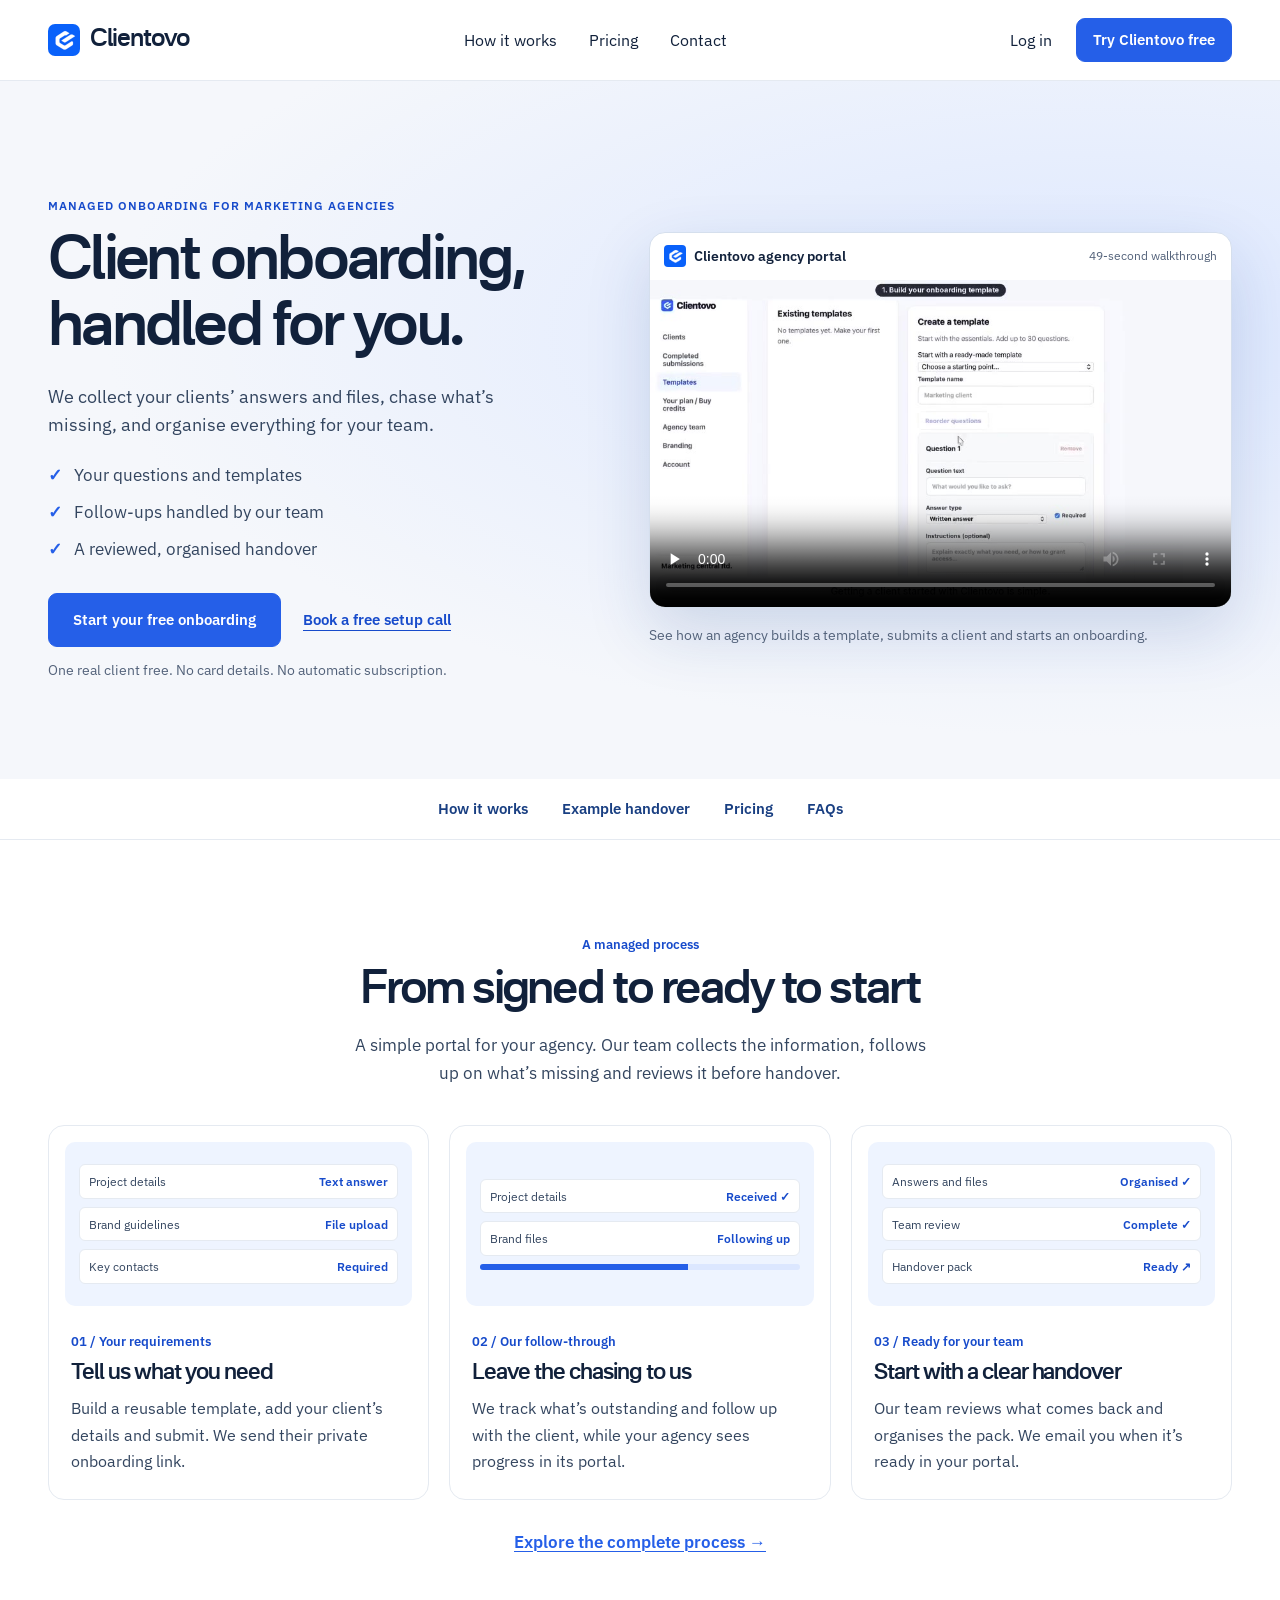
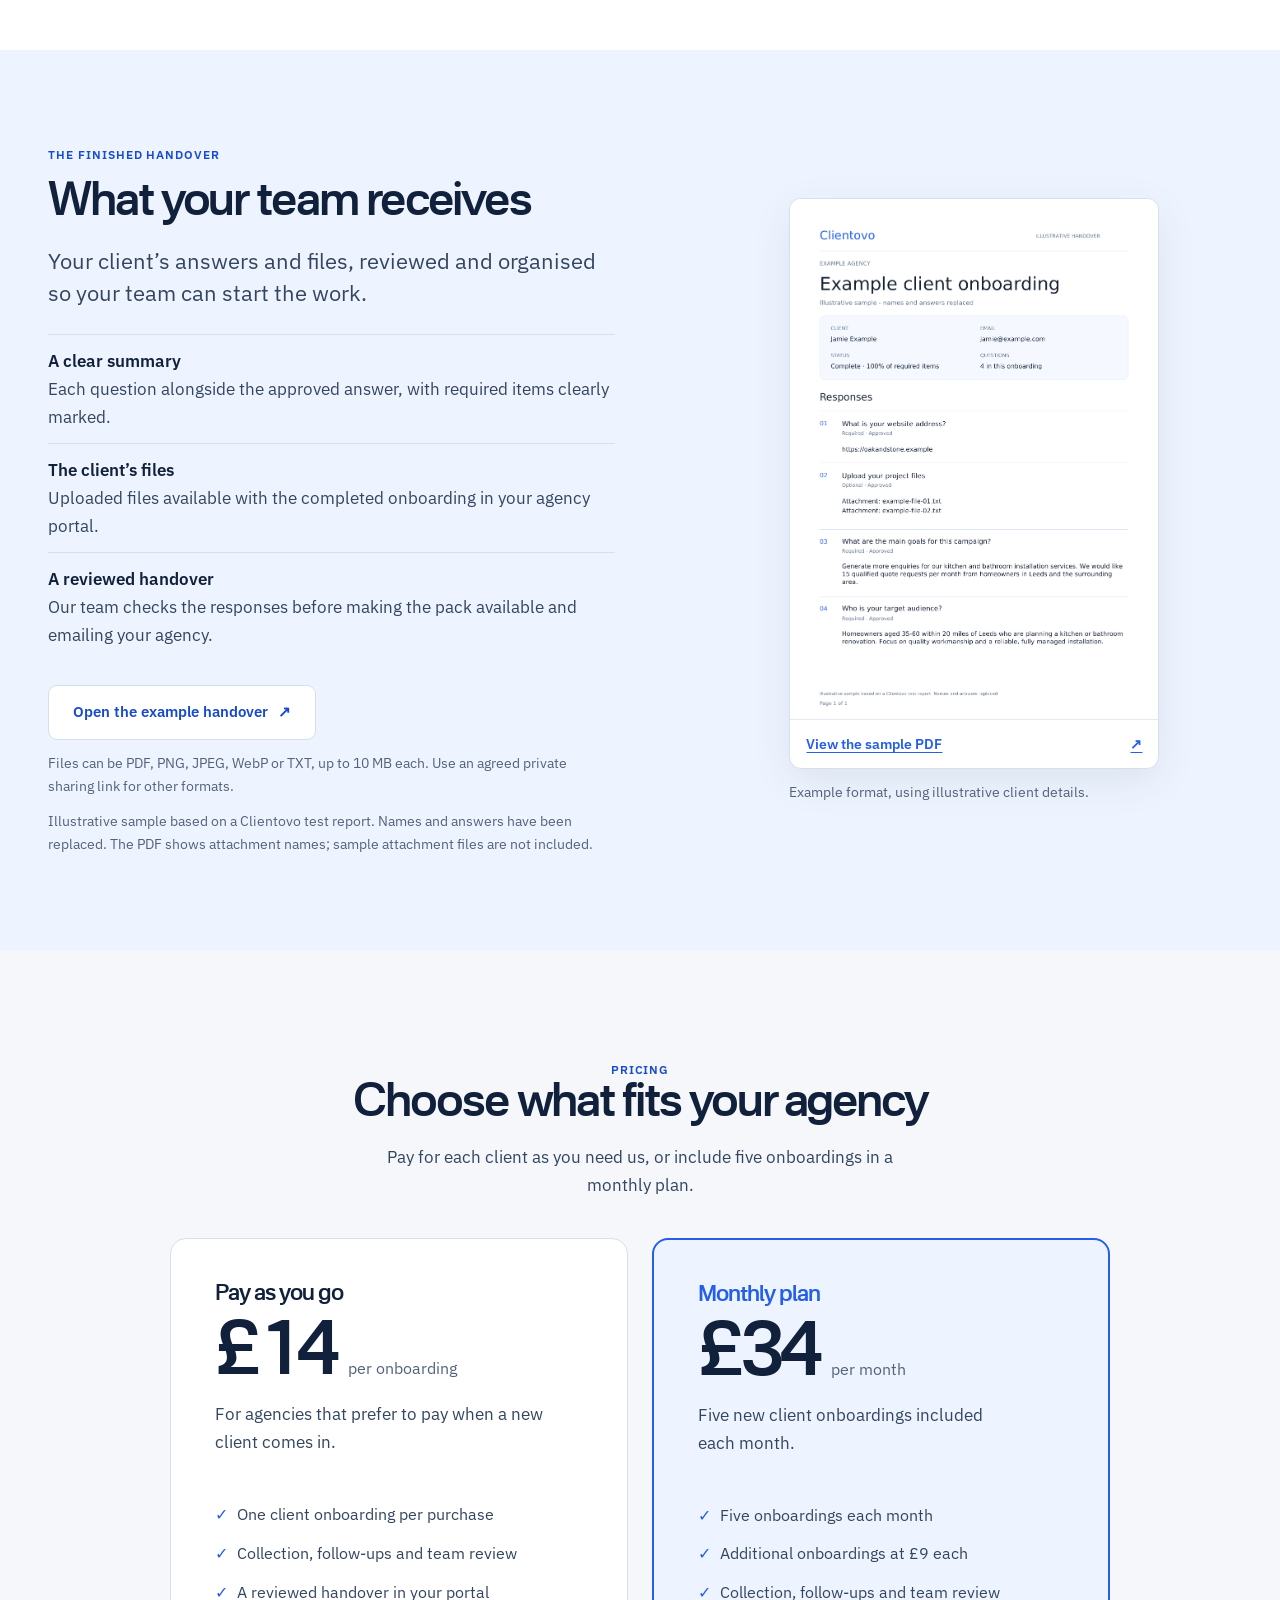
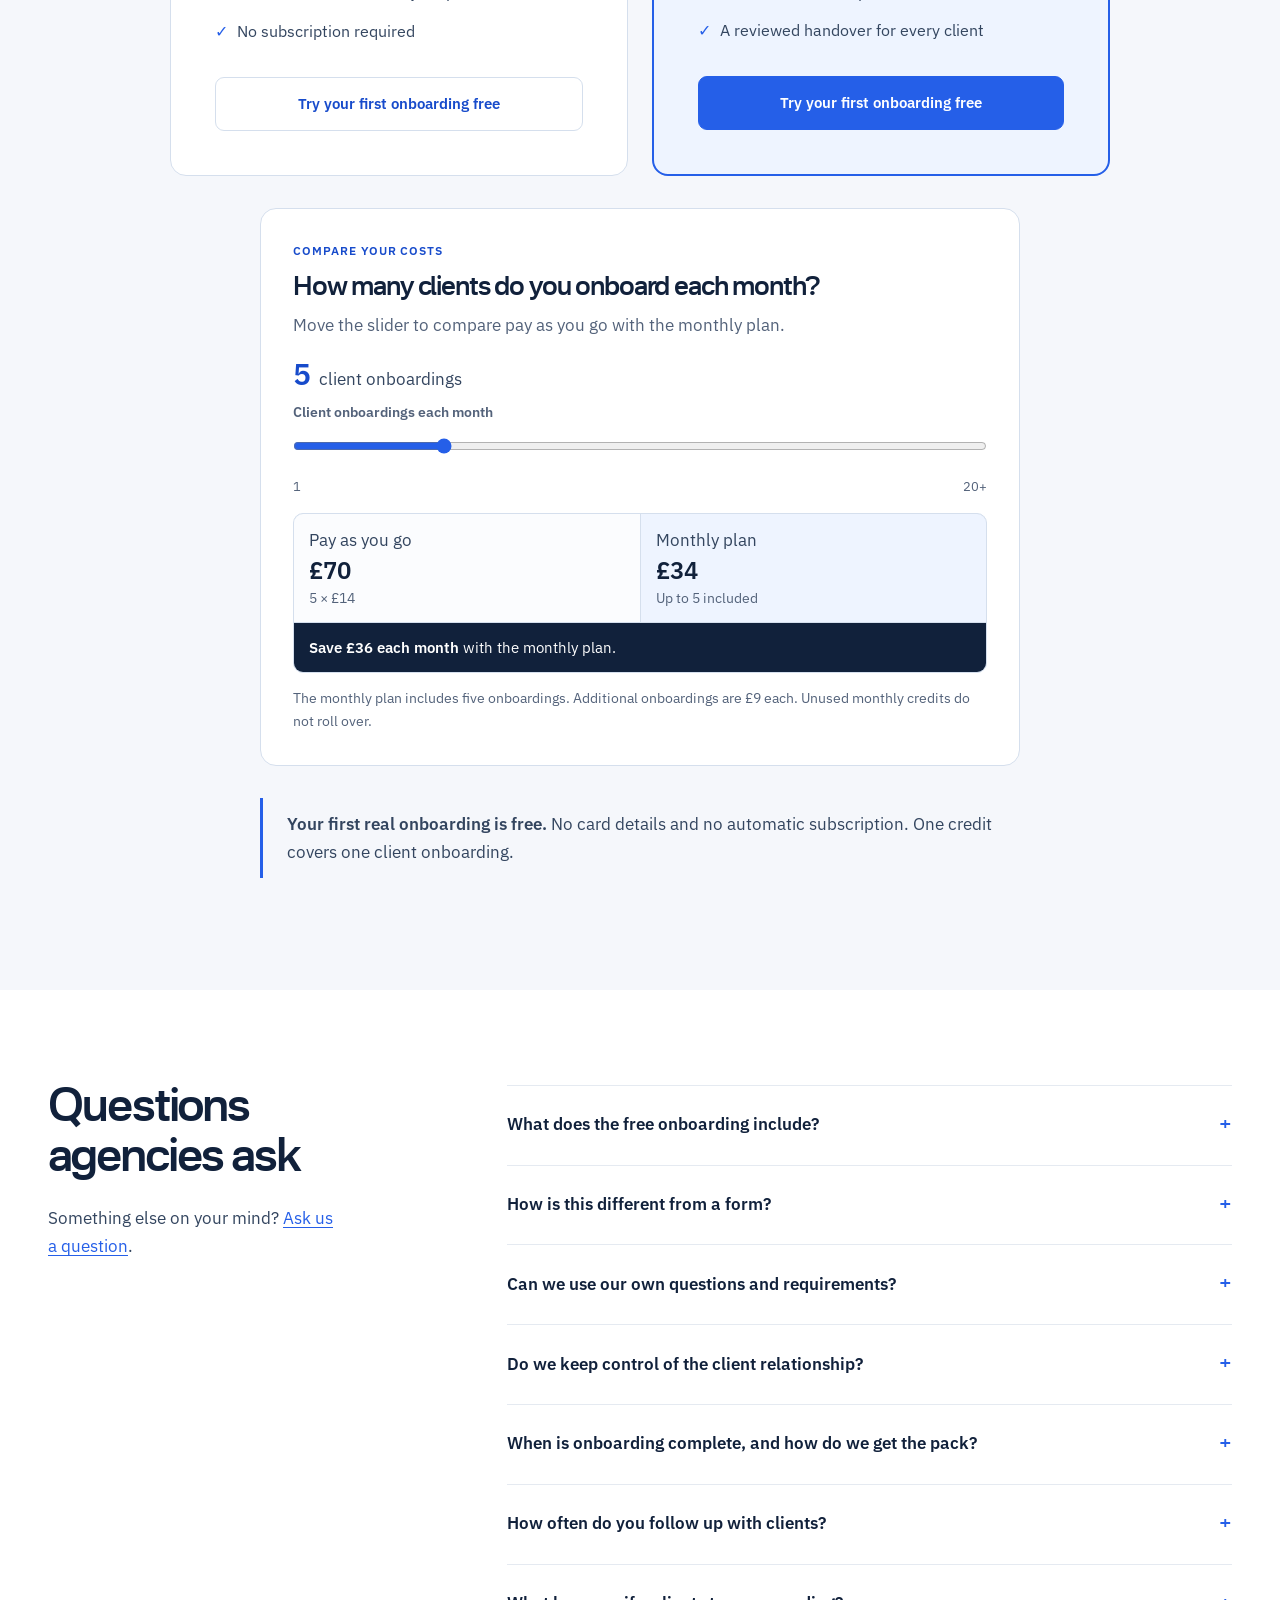
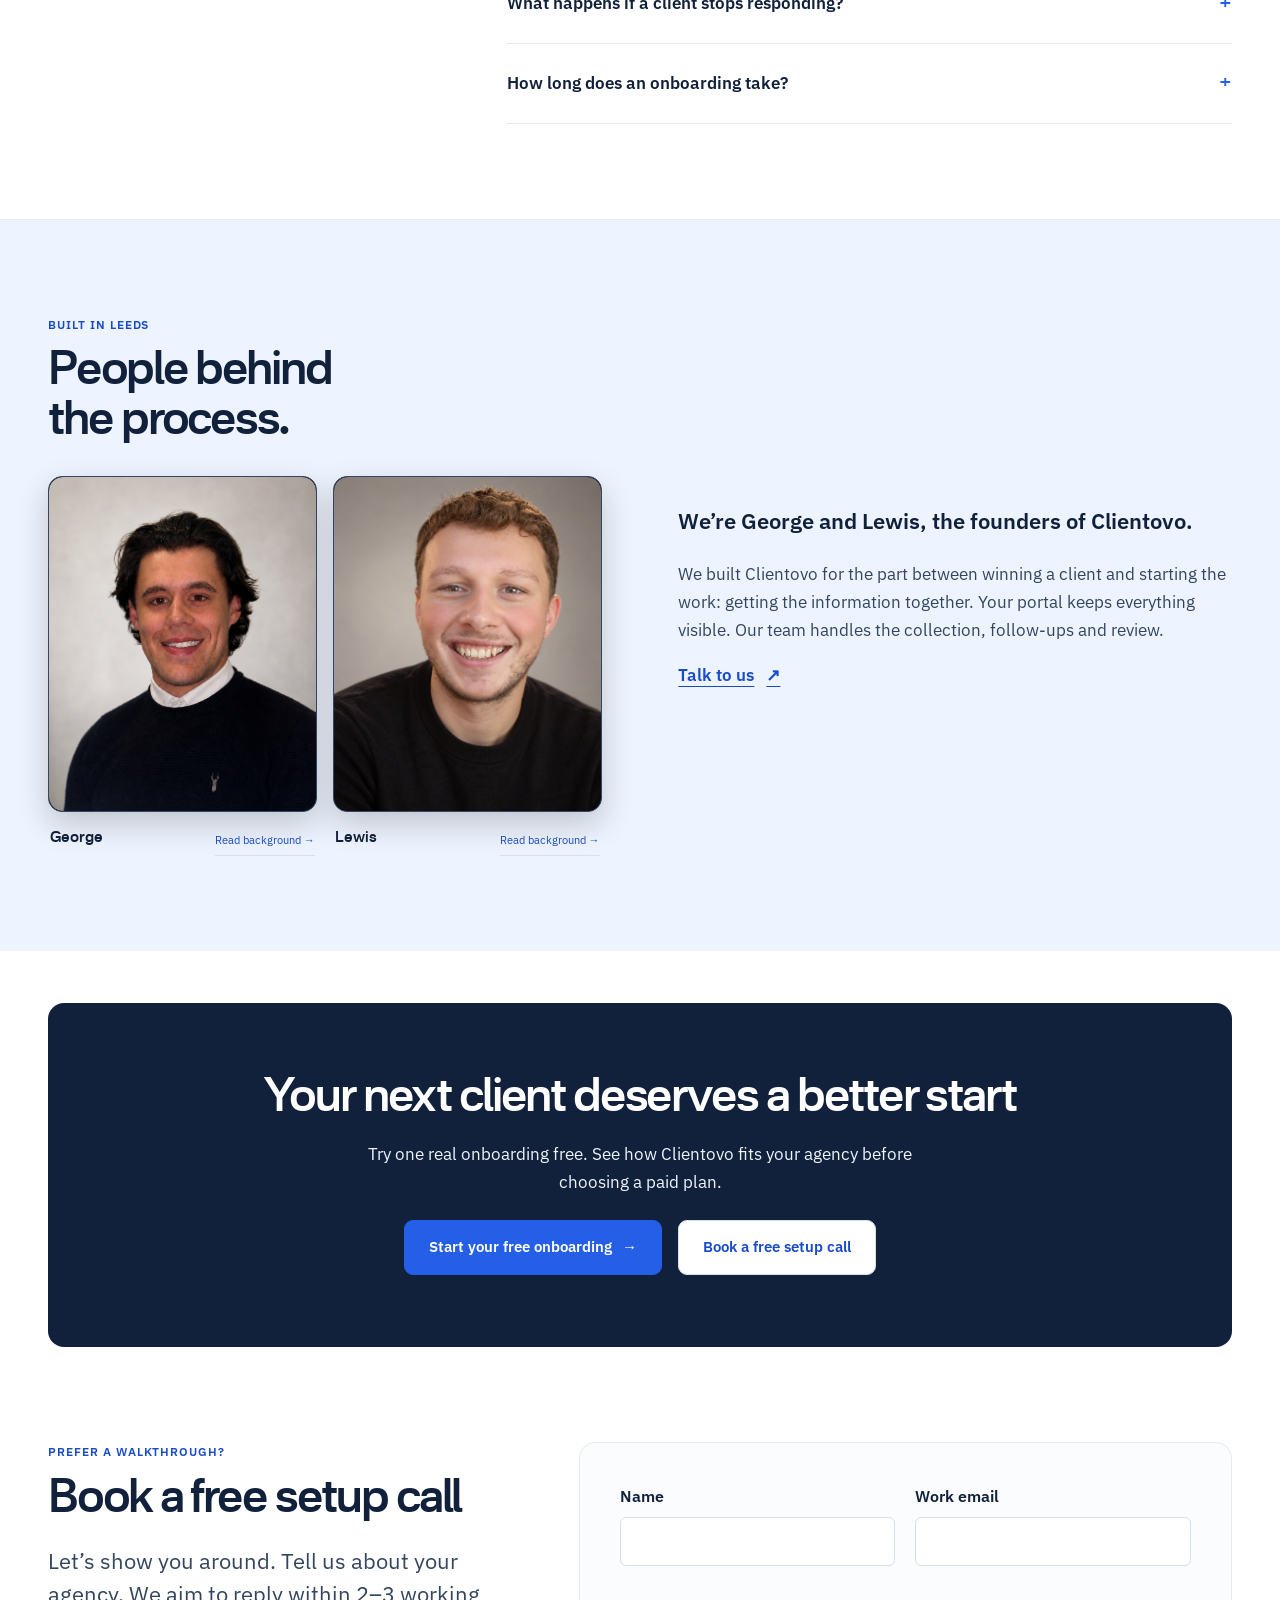
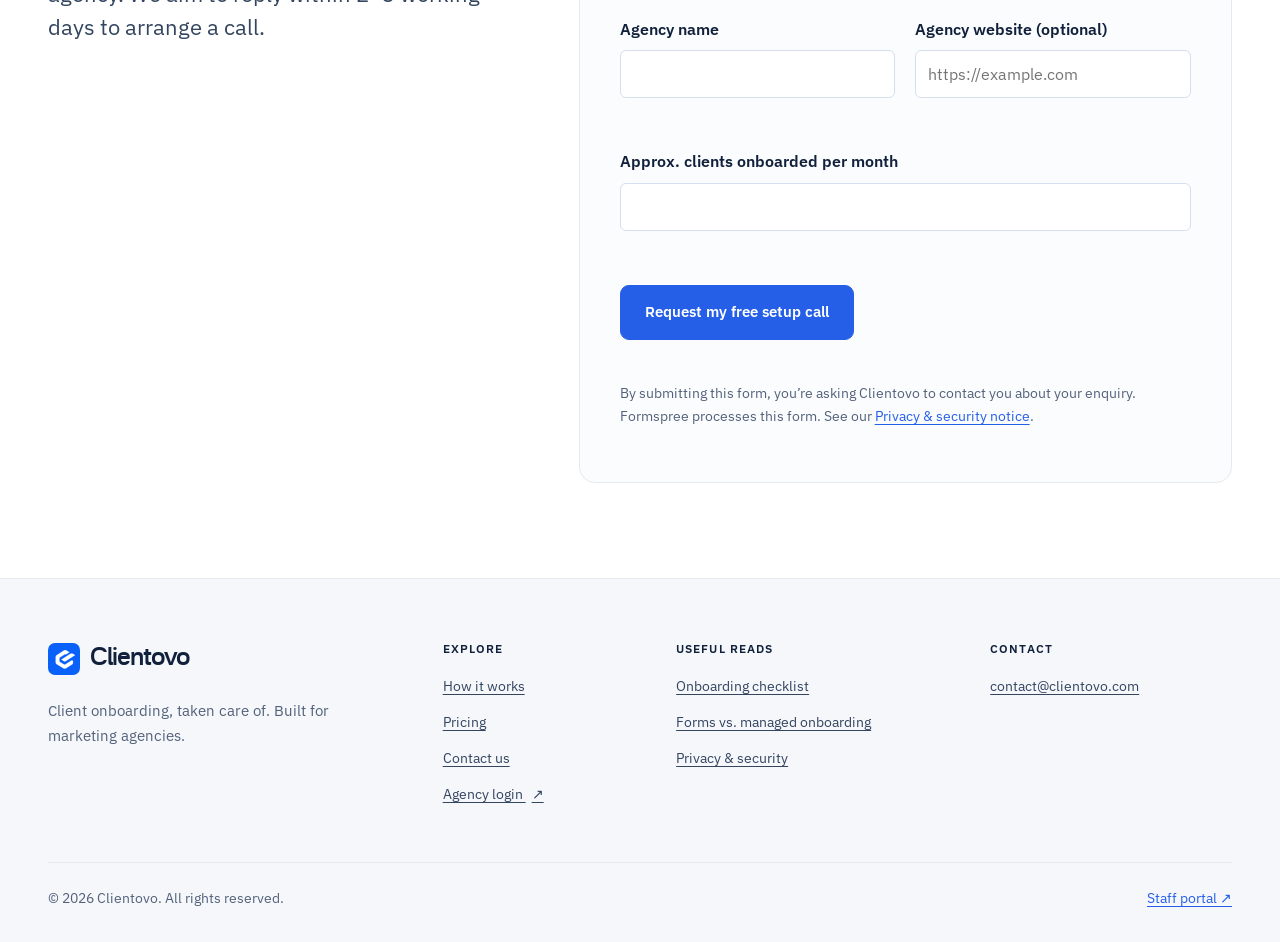
==== commit 834112f0: "Redesign Clientovo marketing site" ====
--- a/index.html
+++ b/index.html
@@ -28,9 +28,9 @@
 <meta name="twitter:description" content="Clientovo collects client details and files, follows up on missing items and reviews your handover.">
 <meta name="twitter:image" content="https://clientovo.com/og-image.png">
 <script type="application/ld+json">{"@context":"https://schema.org","@graph":[{"@type":"Organization","@id":"https://clientovo.com/#organization","name":"Clientovo","url":"https://clientovo.com/","email":"contact@clientovo.com"},{"@type":"FAQPage","mainEntity":[{"@type":"Question","name":"What does the free onboarding include?","acceptedAnswer":{"@type":"Answer","text":"One real client onboarding using your agency’s template, including collection, follow-ups, review and handover. Your new account includes one free credit. No card is needed, and you won’t be enrolled in a paid subscription."}},{"@type":"Question","name":"How is this different from a form?","acceptedAnswer":{"@type":"Answer","text":"Your portal gives you a place to create templates and track clients. Our team handles the work around the form: collecting information, following up, reviewing responses and organising the finished pack."}},{"@type":"Question","name":"Can we use our own questions and requirements?","acceptedAnswer":{"@type":"Answer","text":"Yes. Create reusable templates for the information, files and account access details your agency needs. Use a different template for each kind of project. Do not request passwords through an onboarding form."}},{"@type":"Question","name":"Do we keep control of the client relationship?","acceptedAnswer":{"@type":"Answer","text":"Yes. Your agency owns the relationship and delivers the project. We handle the onboarding admin you ask us to manage, and you can track progress in your portal."}},{"@type":"Question","name":"When is onboarding complete, and how do we get the pack?","acceptedAnswer":{"@type":"Answer","text":"An onboarding is ready for handover once the required information has been supplied and our team has reviewed and approved the answers and files. We then publish the pack in your portal and email your agency a link. Reaching 100% alone does not send the handover automatically."}},{"@type":"Question","name":"How often do you follow up with clients?","acceptedAnswer":{"@type":"Answer","text":"Our standard reminder interval is three days, measured from the latest response or reminder while required information is still missing. Our team can adjust or pause reminders for an onboarding."}},{"@type":"Question","name":"What happens if a client stops responding?","acceptedAnswer":{"@type":"Answer","text":"After seven days without a new answer, the onboarding is flagged for our team’s attention. Outstanding items stay visible in your portal. Missing required information is not treated as complete."}},{"@type":"Question","name":"How long does an onboarding take?","acceptedAnswer":{"@type":"Answer","text":"Timing depends on how quickly your client provides the required information and whether any answers or files need correcting. You can track progress in your portal while we manage the follow-ups and review."}}]}]}</script>
-<script src="/site.js?v=20261027-savings" defer></script>
-<link rel="stylesheet" href="/open.css?v=20261027-button-depth">
-<link rel="stylesheet" href="/pricing.css?v=20261027-console">
+<script src="/site.js?v=20261105-marketing" defer></script>
+<link rel="stylesheet" href="/marketing.css?v=1">
+<link rel="stylesheet" href="/pricing.css?v=20261105-marketing">
 </head><body><a class="skip-link" href="#main">Skip to content</a>
 <header class="site-header">
   <nav class="shell site-nav" aria-label="Main navigation">
@@ -67,16 +67,51 @@
     <a class="button" href="https://app.clientovo.com/agency/join">Try Clientovo free</a>
   </nav>
 </div>
-<main id="main"><section class="agency-hero open-hero" aria-labelledby="hero-title">
-<div class="shell">
-<div class="open-hero-copy"><p class="open-eyebrow">Managed onboarding for marketing agencies</p><h1 class="gradient-heading" id="hero-title">Client onboarding,<br>handled for you.</h1><p class="lede">We collect your clients’ answers and files, chase what’s missing, and organise everything for your team.</p><div class="inline-actions"><a class="button" href="https://app.clientovo.com/agency/join">Start your free onboarding <span aria-hidden="true">→</span></a><a class="button button-secondary" href="#portal-preview"><span aria-hidden="true">▶</span> Watch the walkthrough</a></div><p class="open-hero-note">One real client free. No card details. No automatic subscription.</p><p class="small">Files: PDF, PNG, JPEG, WebP or TXT, up to 10 MB each. Use an agreed private sharing link for other formats.</p></div>
-<section class="portal-demo-feature" id="portal-preview" aria-labelledby="portal-preview-heading">
-<div class="demo-intro"><h2 id="portal-preview-heading">See your agency portal in action</h2><p>Watch how an agency builds a template, submits a client and starts an onboarding in Clientovo.</p></div>
-<div class="open-demo"><video class="portal-walkthrough-video" controls playsinline preload="metadata" poster="/media/clientovo-portal-walkthrough-poster.jpg" aria-label="Clientovo portal walkthrough"><source src="/media/clientovo-portal-walkthrough.mp4" type="video/mp4">Your browser does not support embedded video.</video><div class="demo-caption"><span>From template to client submission.</span><span>49-second walkthrough</span></div></div>
+<main id="main">
+<section class="marketing-hero" aria-labelledby="hero-title">
+  <div class="shell">
+    <div class="hero-layout">
+      <div class="hero-message">
+        <p class="kicker">Managed onboarding for marketing agencies</p>
+        <h1 id="hero-title">Client onboarding,<br>handled for you.</h1>
+        <p class="lede">We collect your clients’ answers and files, chase what’s missing, and organise everything for your team.</p>
+        <ul class="hero-benefits">
+          <li>Your questions and templates</li>
+          <li>Follow-ups handled by our team</li>
+          <li>A reviewed, organised handover</li>
+        </ul>
+        <div class="inline-actions">
+          <a class="button" href="https://app.clientovo.com/agency/join">Start your free onboarding</a>
+          <a class="text-link" href="#setup-call">Book a free setup call</a>
+        </div>
+        <p class="hero-assurance">One real client free. No card details. No automatic subscription.</p>
+      </div>
+      <figure class="hero-preview" id="portal-preview">
+        <div class="preview-window">
+          <div class="preview-bar">
+            <img src="/favicon.png?v=6" alt="" width="22" height="22">
+            <span>Clientovo agency portal</span>
+            <span class="preview-duration">49-second walkthrough</span>
+          </div>
+          <video class="portal-walkthrough-video" controls playsinline preload="none" poster="/media/clientovo-portal-walkthrough-poster.jpg" aria-label="Clientovo portal walkthrough" aria-describedby="portal-preview-caption">
+            <source src="/media/clientovo-portal-walkthrough.mp4" type="video/mp4">
+            <a href="/media/clientovo-portal-walkthrough.mp4">Open the Clientovo portal walkthrough</a>
+          </video>
+        </div>
+        <figcaption id="portal-preview-caption">See how an agency builds a template, submits a client and starts an onboarding.</figcaption>
+      </figure>
+    </div>
+  </div>
 </section>
-<div class="open-points"><p><span aria-hidden="true">✓</span> Your questions and templates</p><p><span aria-hidden="true">✓</span> Follow-ups handled by our team</p><p><span aria-hidden="true">✓</span> A reviewed, organised handover</p></div>
-</div></section>
-<section class="open-section" id="how-it-works" aria-labelledby="workflow-heading"><div class="shell"><div class="open-section-heading"><div class="open-label">A managed process</div><h2 class="gradient-heading" id="workflow-heading">From signed to ready to start</h2><p>A simple portal for your agency. Our team collects the information, follows up on what’s missing and reviews it before handover.</p></div><div class="workflow-cards">
+<nav class="page-jump" aria-label="On this page">
+  <div class="shell">
+    <a href="#how-it-works">How it works</a>
+    <a href="#example-handover">Example handover</a>
+    <a href="#pricing">Pricing</a>
+    <a href="#questions">FAQs</a>
+  </div>
+</nav>
+<section class="section open-section" id="how-it-works" aria-labelledby="workflow-heading"><div class="shell"><div class="open-section-heading"><div class="open-label">A managed process</div><h2 id="workflow-heading">From signed to ready to start</h2><p>A simple portal for your agency. Our team collects the information, follows up on what’s missing and reviews it before handover.</p></div><div class="workflow-cards">
 <article class="open-card"><div class="workflow-art" aria-hidden="true"><div class="mini-row"><span>Project details</span><strong>Text answer</strong></div><div class="mini-row"><span>Brand guidelines</span><strong>File upload</strong></div><div class="mini-row"><span>Key contacts</span><strong>Required</strong></div></div><span class="card-tag">01 / Your requirements</span><h3>Tell us what you need</h3><p>Build a reusable template, add your client’s details and submit. We send their private onboarding link.</p></article>
 <article class="open-card"><div class="workflow-art" aria-hidden="true"><div class="mini-row"><span>Project details</span><strong>Received ✓</strong></div><div class="mini-row"><span>Brand files</span><strong class="mini-waiting">Following up</strong></div><div class="mini-progress"><span></span></div></div><span class="card-tag">02 / Our follow-through</span><h3>Leave the chasing to us</h3><p>We track what’s outstanding and follow up with the client, while your agency sees progress in its portal.</p></article>
 <article class="open-card"><div class="workflow-art" aria-hidden="true"><div class="mini-row mini-ready"><span>Answers and files</span><strong>Organised ✓</strong></div><div class="mini-row"><span>Team review</span><strong>Complete ✓</strong></div><div class="mini-row"><span>Handover pack</span><strong>Ready ↗</strong></div></div><span class="card-tag">03 / Ready for your team</span><h3>Start with a clear handover</h3><p>Our team reviews what comes back and organises the pack. We email you when it’s ready in your portal.</p></article>
@@ -86,9 +121,10 @@
   <div class="handover-copy"><p class="kicker">The finished handover</p><h2 id="handover-heading">What your team receives</h2><p class="lede">Your client’s answers and files, reviewed and organised so your team can start the work.</p>
    <ul class="handover-contents"><li><strong>A clear summary</strong><span>Each question alongside the approved answer, with required items clearly marked.</span></li><li><strong>The client’s files</strong><span>Uploaded files available with the completed onboarding in your agency portal.</span></li><li><strong>A reviewed handover</strong><span>Our team checks the responses before making the pack available and emailing your agency.</span></li></ul>
    <a class="button button-secondary" href="/media/example-onboarding-handover.pdf?v=20261021-expanded" target="_blank" rel="noopener">Open the example handover <span aria-hidden="true">↗</span></a>
+   <p class="handover-disclosure">Files can be PDF, PNG, JPEG, WebP or TXT, up to 10 MB each. Use an agreed private sharing link for other formats.</p>
    <p class="handover-disclosure">Illustrative sample based on a Clientovo test report. Names and answers have been replaced. The PDF shows attachment names; sample attachment files are not included.</p>
   </div>
-  <figure class="handover-example"><a href="/media/example-onboarding-handover.pdf?v=20261021-expanded" target="_blank" rel="noopener" aria-label="Open the illustrative Clientovo handover PDF in a new tab"><img src="/media/example-onboarding-handover.png?v=20261021-expanded" width="893" height="1263" loading="lazy" decoding="async" alt="Illustrative Clientovo handover with four completed questions covering the website, project files, campaign goals and target audience"><span class="handover-preview-label">View the sample PDF <span aria-hidden="true">↗</span></span></a><figcaption>Example format, using illustrative client details.</figcaption></figure>
+  <figure class="handover-example"><a href="/media/example-onboarding-handover.pdf?v=20261021-expanded" target="_blank" rel="noopener" aria-label="View the sample PDF in a new tab"><img src="/media/example-onboarding-handover.png?v=20261021-expanded" width="893" height="1263" loading="lazy" decoding="async" alt="Illustrative Clientovo handover with four completed questions covering the website, project files, campaign goals and target audience"><span class="handover-preview-label">View the sample PDF <span aria-hidden="true">↗</span></span></a><figcaption>Example format, using illustrative client details.</figcaption></figure>
  </div>
 </section>
 <section class="section pricing-section" id="pricing" aria-labelledby="pricing-heading">
@@ -118,7 +154,7 @@
       </div>
       <div class="calculator-control">
         <div class="calculator-value"><output for="onboarding-volume" data-onboarding-count>5</output><span>client onboardings</span></div>
-        <label class="sr-only" for="onboarding-volume">Client onboardings each month</label>
+        <label class="calculator-label" for="onboarding-volume">Client onboardings each month</label>
         <input id="onboarding-volume" data-onboarding-slider type="range" min="1" max="20" value="5" step="1">
         <div class="calculator-scale" aria-hidden="true"><span>1</span><span>20+</span></div>
       </div>
@@ -140,10 +176,10 @@
     <p class="price-note"><strong>Your first real onboarding is free.</strong> No card details and no automatic subscription. One credit covers one client onboarding.</p>
   </div>
 </section>
-<section class="section">
+<section class="section" id="questions" aria-labelledby="faq-heading">
     <div class="shell faq-layout">
       <div>
-        <h2>Questions agencies ask</h2>
+        <h2 id="faq-heading">Questions agencies ask</h2>
         <p style="margin-top:20px">Something else on your mind? <a href="/contact.html">Ask us a question</a>.</p>
       </div>
       <div class="faq-list">
@@ -154,7 +190,7 @@
     <div class="shell about-layout">
       <div><p class="kicker">Built in Leeds</p><h2 id="about-heading">People behind<br>the process.</h2>
         <div class="founder-portraits" aria-label="Clientovo co-founders">
-          <div class="founder-profile"><button class="founder-card" type="button" data-founder-card data-founder-name="George" aria-expanded="false" aria-controls="george-background" aria-label="George, co-founder. Show background">
+          <div class="founder-profile"><button class="founder-card" type="button" data-founder-card data-founder-name="George" aria-expanded="false" aria-controls="george-background" aria-label="George, Clientovo co-founder. Show background">
             <span class="founder-card-inner">
               <span class="founder-face founder-front" data-founder-front>
                 <img src="/images/founder-portrait-01.png" alt="George, Clientovo co-founder" width="1086" height="1448" loading="lazy" decoding="async">
@@ -167,7 +203,7 @@
               </span>
             </span>
           </button><div class="founder-profile-label"><strong>George</strong><button class="founder-read" type="button" data-founder-open="george-background" aria-controls="george-background" aria-expanded="false">Read background <span aria-hidden="true">→</span></button></div></div>
-          <div class="founder-profile"><button class="founder-card" type="button" data-founder-card data-founder-name="Lewis" aria-expanded="false" aria-controls="lewis-background" aria-label="Lewis, co-founder. Show background">
+          <div class="founder-profile"><button class="founder-card" type="button" data-founder-card data-founder-name="Lewis" aria-expanded="false" aria-controls="lewis-background" aria-label="Lewis, Clientovo co-founder. Show background">
             <span class="founder-card-inner">
               <span class="founder-face founder-front" data-founder-front>
                 <img src="/images/founder-portrait-02.png" alt="Lewis, Clientovo co-founder" width="1122" height="1402" loading="lazy" decoding="async">
@@ -184,7 +220,7 @@
       </div>
       <div class="about-copy"><p class="lede">We’re George and Lewis, the founders of Clientovo.</p><p>We built Clientovo for the part between winning a client and starting the work: getting the information together. Your portal keeps everything visible. Our team handles the collection, follow-ups and review.</p><a class="text-link" href="/contact.html">Talk to us <span aria-hidden="true">↗</span></a></div>
     </div>
-  </section><div class="shell"><section class="open-cta" aria-labelledby="cta-heading"><h2 class="gradient-heading" id="cta-heading">Your next client deserves a better start</h2><p>Try one real onboarding free. See how Clientovo fits your agency before choosing a paid plan.</p><div class="inline-actions"><a class="button" href="https://app.clientovo.com/agency/join">Start your free onboarding <span aria-hidden="true">→</span></a><a class="button button-secondary" href="#setup-call">Get a walkthrough</a></div></section></div><section class="section" id="setup-call">
+  </section><div class="shell"><section class="open-cta" aria-labelledby="cta-heading"><h2 id="cta-heading">Your next client deserves a better start</h2><p>Try one real onboarding free. See how Clientovo fits your agency before choosing a paid plan.</p><div class="inline-actions"><a class="button" href="https://app.clientovo.com/agency/join">Start your free onboarding <span aria-hidden="true">→</span></a><a class="button button-secondary" href="#setup-call">Book a free setup call</a></div></section></div><section class="section" id="setup-call">
     <div class="shell setup-area">
       <div class="setup-copy">
         <p class="kicker">Prefer a walkthrough?</p>
--- a/marketing.css
+++ b/marketing.css
@@ -0,0 +1,194 @@
+@font-face {
+  font-family: Nacelle;
+  src: url('/fonts/nacelle-semibold.woff2') format('woff2');
+  font-style: normal;
+  font-weight: 600;
+  font-display: swap;
+}
+
+:root {
+  --ink: #11213b;
+  --text: #33455f;
+  --muted: #53627a;
+  --quiet: #53627a;
+  --surface: #fff;
+  --surface-soft: #fbfcfe;
+  --surface-tint: #f5f7fb;
+  --blue: #255fe8;
+  --blue-hover: #174bcb;
+  --deep-blue: #193f82;
+  --blue-tint: #eef4ff;
+  --border: #e5eaf1;
+  --border-strong: #d5dfed;
+  --selection: #dce7ff;
+  --accent: #dce7ff;
+  --font-heading: Nacelle, "IBM Plex Sans", Arial, sans-serif;
+  --text-display: clamp(2.6rem, 5vw, 4.5rem);
+  --text-xl: clamp(2rem, 3.6vw, 3.2rem);
+  --container: 76rem;
+  --panel-radius: 16px;
+  --header-height: 80px;
+}
+
+html { scroll-padding-top: calc(var(--header-height) + 20px); }
+h1, h2, h3 { letter-spacing: -.045em; line-height: 1.08; }
+.section { padding-block: clamp(56px, 7.4vw, 104px); }
+.kicker { margin-bottom: 14px; color: var(--blue-hover); letter-spacing: .08em; }
+.button { min-height: 50px; border-radius: 9px; gap: 10px; }
+.button-secondary { background: var(--surface); border-color: var(--border-strong); color: var(--blue-hover); }
+.button-secondary:hover { background: var(--blue-tint); border-color: var(--blue); color: var(--blue-hover); }
+.text-link { color: var(--blue-hover); }
+:focus-visible { outline-offset: 4px; }
+
+.site-header { position: sticky; top: 0; background: var(--surface); }
+.site-nav { min-height: var(--header-height); }
+.brand, .brand:hover { color: var(--ink); font: 600 1.5rem/1 var(--font-heading); letter-spacing: -.04em; }
+.brand img { border-radius: 7px; }
+.nav-links { margin-inline: auto; }
+.nav-actions { margin-left: 0; }
+.nav-actions > .button { min-height: 44px; padding: 9px 16px; }
+.login-panel, .menu-button { border-radius: 9px; }
+.mobile-menu { inset-block-start: calc(var(--header-height) + 1px); }
+
+.marketing-hero {
+  padding-block: clamp(64px, 9vw, 132px) clamp(60px, 7.5vw, 108px);
+  background: radial-gradient(ellipse at 86% 36%, var(--selection), transparent 64%), var(--surface-tint);
+}
+.hero-layout { display: grid; grid-template-columns: 1fr 1.06fr; gap: clamp(28px, 4vw, 64px); align-items: center; }
+.hero-message h1 { margin-bottom: 22px; font-size: clamp(2.75rem, 4.75vw, 4.4rem); text-wrap: initial; }
+.hero-message .lede { max-width: 29rem; font-size: 1.15rem; }
+.hero-benefits { display: grid; gap: 9px; list-style: none; margin-block: 22px 30px; }
+.hero-benefits li { display: flex; gap: 12px; align-items: baseline; }
+.hero-benefits li::before { content: '✓' / ''; color: var(--blue); font-weight: 600; }
+.hero-message .inline-actions { gap: 14px 22px; }
+.hero-message .text-link { font-size: .95rem; }
+.hero-assurance { margin: 12px 0 0; color: var(--muted); font-size: .875rem; }
+.hero-preview { min-width: 0; margin: 0; }
+.preview-window { overflow: hidden; border: 1px solid var(--border-strong); border-radius: var(--panel-radius); background: var(--surface); box-shadow: 0 24px 65px #193f8229; }
+.preview-bar { display: flex; align-items: center; flex-wrap: wrap; gap: 4px 8px; padding: 12px 14px; color: var(--ink); font-size: .875rem; font-weight: 600; }
+.preview-bar img { border-radius: 4px; }
+.preview-duration { margin-left: auto; color: var(--muted); font-size: .75rem; font-weight: 400; }
+.portal-walkthrough-video { display: block; width: 100%; aspect-ratio: 910 / 512; background: #030712; }
+.hero-preview figcaption { margin: 16px 0 0; color: var(--muted); font-size: .875rem; }
+
+.page-jump { border-bottom: 1px solid var(--border); }
+.page-jump .shell { display: flex; flex-wrap: wrap; justify-content: center; gap: 0 34px; padding-block: 8px; }
+.page-jump a { display: inline-flex; align-items: center; min-height: 44px; color: var(--deep-blue); font-size: .95rem; font-weight: 600; text-decoration: none; }
+.page-jump a:hover { color: var(--blue-hover); text-decoration: underline; }
+
+.open-section-heading, .pricing-section .pricing-head { display: block; max-width: 44rem; margin: 0 auto 38px; text-align: center; }
+.open-section-heading p, .pricing-section .pricing-head p { max-width: 36rem; margin: 14px auto 0; }
+.open-label, .card-tag { color: var(--blue-hover); font-size: .8rem; font-weight: 600; }
+.open-label { margin-bottom: 12px; }
+.workflow-cards { display: grid; grid-template-columns: repeat(3, minmax(0, 1fr)); gap: 20px; }
+.open-card { min-width: 0; padding: 16px 16px 24px; border: 1px solid var(--border); border-radius: var(--panel-radius); }
+.open-card h3 { margin: 7px 6px 10px; font-size: 1.4rem; }
+.open-card p { margin: 0 6px; font-size: 1rem; }
+.card-tag { margin-inline: 6px; }
+.workflow-art { display: grid; align-content: center; gap: 8px; min-height: 164px; margin-bottom: 20px; padding: 14px; border-radius: 10px; background: var(--blue-tint); }
+.mini-row { display: flex; flex-wrap: wrap; justify-content: space-between; align-items: center; gap: 4px 8px; padding: 6px 9px; border: 1px solid var(--border); border-radius: 6px; background: var(--surface); font-size: .78rem; }
+.mini-row strong { color: var(--blue-hover); font-weight: 600; }
+.mini-progress { height: 6px; overflow: hidden; border-radius: 9px; background: var(--selection); }
+.mini-progress span { display: block; width: 65%; height: 100%; background: var(--blue); }
+.open-section-link { margin: 28px 0 0; text-align: center; font-weight: 600; }
+
+.handover-section, .about-section { background: var(--blue-tint); }
+.handover-layout { display: grid; grid-template-columns: 1.1fr 1fr; align-items: center; gap: clamp(32px, 8vw, 120px); }
+.handover-copy .lede { margin-top: 16px; }
+.handover-contents { list-style: none; margin: 24px 0; }
+.handover-contents li { padding-block: 12px; border-top: 1px solid var(--border-strong); }
+.handover-contents strong, .handover-contents span { display: block; }
+.handover-contents strong { color: var(--ink); }
+.handover-disclosure, .handover-example figcaption { margin: 12px 0 0; color: var(--muted); font-size: .875rem; }
+.handover-example { width: min(100%, 370px); margin: 0; justify-self: center; }
+.handover-example a { display: block; overflow: hidden; border: 1px solid var(--border-strong); border-radius: 12px; background: var(--surface); box-shadow: 0 12px 40px #11213b14; }
+.handover-preview-label { display: flex; justify-content: space-between; gap: 10px; padding: 12px 16px; border-top: 1px solid var(--border); font-size: .9rem; font-weight: 600; }
+
+.pricing-section { background: var(--surface-tint); }
+.pricing-grid { width: min(100%, 940px); margin-inline: auto; }
+.price-card { border-radius: var(--panel-radius); }
+.price-card-featured { border-color: var(--blue); background: var(--blue-tint); }
+.clean-list li::before { content: '✓' / ''; }
+.price-note { max-width: 760px; margin-inline: auto; }
+.open-cta { margin: 52px 0 0; padding: clamp(32px, 6vw, 72px) 24px; border-radius: var(--panel-radius); background: var(--ink); color: var(--blue-tint); text-align: center; }
+.open-cta h2 { color: var(--surface); }
+.open-cta p { margin: 16px auto 24px; max-width: 34rem; }
+.open-cta .inline-actions { justify-content: center; }
+.about-layout { align-items: center; gap: clamp(32px, 6vw, 82px); }
+.about-copy { margin-top: 24px; }
+.form-card, .contact-option, .compare-grid { border-radius: var(--panel-radius); }
+input, select, textarea { border-radius: 6px; }
+
+.page-hero, .article-hero, .legal-header {
+  background: radial-gradient(ellipse at 87% 15%, var(--selection), transparent 65%), var(--surface-tint);
+  color: var(--text);
+  border-color: var(--border);
+  padding-block: clamp(50px, 7vw, 96px);
+}
+.page-hero h1, .article-hero h1 { color: var(--ink); font-size: var(--text-display); }
+.page-hero .lede, .article-hero .lede, .article-hero .breadcrumbs, .article-hero .byline { color: var(--muted); }
+.page-hero a:not(.button), .article-hero a:not(.button), .page-hero .kicker, .article-hero .kicker { color: var(--blue-hover); }
+.section-ink { background: var(--ink); }
+.section-ink p { color: var(--selection); }
+.timeline-number { border-radius: 9px; }
+.mock-value { overflow-wrap: anywhere; }
+.site-footer { padding-block: 64px 32px; background: var(--surface-tint); }
+
+@media (max-width: 900px) {
+  :root { --header-height: 72px; }
+  .hero-layout, .portal-section { grid-template-columns: minmax(0, 1fr); }
+  .hero-preview { width: min(100%, 670px); }
+  .hero-message .lede { max-width: 36rem; }
+}
+@media (max-width: 700px) {
+  :root { --header-height: 64px; }
+  .marketing-hero { padding-block: 48px; }
+  .hero-message .inline-actions { align-items: flex-start; flex-direction: column; }
+  .hero-message h1 { font-size: clamp(2.35rem, 8.7vw, 3.5rem); }
+  .hero-message .lede { font-size: 1.075rem; }
+  .workflow-cards, .handover-layout, .about-layout, .pricing-grid { grid-template-columns: 1fr; }
+  .page-jump .shell { column-gap: 20px; }
+  .page-jump a { font-size: .875rem; }
+  .site-footer { padding-block: 48px 26px; }
+}
+@media print {
+  .page-jump, .hero-preview { display: none; }
+  .marketing-hero, .page-hero, .article-hero, .legal-header { padding: 20px 0; background: none; }
+}
+.founder-portraits{display:grid;grid-template-columns:repeat(2,minmax(0,1fr));gap:16px;margin-top:28px}
+.founder-portraits img{display:block;width:100%;height:auto;aspect-ratio:4/5;object-fit:cover;object-position:center 30%;border:1px solid #354563;border-radius:14px;background:#131e32;box-shadow:0 12px 32px #0003}
+@media(max-width:650px){.founder-portraits{gap:12px;max-width:440px}.founder-portraits img{border-radius:10px}}
+
+
+/* Founder portraits reveal short, verified biographies. */
+.founder-card{display:block;position:relative;width:100%;min-height:320px;aspect-ratio:4/5;padding:0;border:1px solid #354563;border-radius:14px;background:#131e32;color:#f1f5f9;font:inherit;text-align:left;cursor:pointer;perspective:1000px;box-shadow:0 12px 32px #0003}
+.founder-card:focus-visible{outline:3px solid #8eafff;outline-offset:5px}
+.founder-card-inner{display:block;position:relative;width:100%;height:100%;border-radius:inherit;transform-style:preserve-3d;transition:transform .65s cubic-bezier(.22,.75,.25,1)}
+.founder-card.is-flipped .founder-card-inner{transform:rotateY(180deg)}
+.founder-face{display:block;position:absolute;inset:0;border-radius:inherit;overflow:hidden;backface-visibility:hidden;-webkit-backface-visibility:hidden}
+.founder-portraits .founder-card img{height:100%;aspect-ratio:auto;border:0;border-radius:inherit;box-shadow:none}
+.founder-front{transform:rotateY(0deg)}
+.founder-caption{display:block;position:absolute;bottom:18px;left:18px;right:18px;z-index:1}
+.founder-caption strong{display:block;color:#fff;font-family:Nacelle,Arial,sans-serif;font-size:1.25rem;line-height:1.2}
+.founder-caption>span{display:block;font-size:.75rem;color:#d0dbf3;margin-top:4px}
+.founder-caption small{display:block;font-size:.625rem;color:#b8c8ee;margin-top:12px}
+.founder-back{display:flex;flex-direction:column;padding:24px;background:radial-gradient(ellipse at top right,#255fe82b,transparent 80%),#111b2e;transform:rotateY(180deg)}
+.founder-role{display:block;font-size:.625rem;line-height:1.5;color:#a9bfff}
+.founder-name{display:block;margin:12px 0 18px;color:#f1f5f9;font-family:Nacelle,Arial,sans-serif;font-size:1.6rem;line-height:1.15}
+.founder-bio{display:block;color:#c9d3e9;font-size:.875rem;line-height:1.65}
+.founder-return{display:block;margin-top:auto;padding-top:18px;color:#a9bfff;font-size:.6875rem}
+@media(max-width:650px){.founder-card{border-radius:10px;min-height:320px}.founder-back{padding:18px}.founder-caption{bottom:14px;left:14px;right:14px}.founder-name{font-size:1.35rem;margin:10px 0 12px}.founder-bio{font-size:.75rem;line-height:1.55}.founder-caption small{font-size:.5625rem;margin-top:8px}.founder-return{padding-top:12px;font-size:.625rem}}
+@media(prefers-reduced-motion:reduce){.founder-card-inner{transition:none}}
+
+@media(max-width:360px){.founder-portraits{grid-template-columns:1fr;max-width:280px}}
+.founder-profile{min-width:0}
+.founder-profile-label{display:flex;align-items:flex-start;justify-content:space-between;flex-wrap:wrap;gap:4px 10px;padding:14px 2px 0}
+.founder-profile-label>strong{font-family:Nacelle,Arial,sans-serif;font-weight:600;font-size:.9375rem;color:var(--ink)}
+.founder-read{border:0;border-bottom:1px solid var(--border-strong);padding:2px 0;background:transparent;color:var(--blue-hover);font:inherit;font-size:.6875rem;line-height:1.6;text-align:left;cursor:pointer;min-height:30px}
+.founder-read:hover{color:var(--blue-hover);border-bottom-color:var(--blue)}
+.founder-read:focus-visible{outline:2px solid #9cbbff;outline-offset:4px}
+
+
+/* Keep the reverse face out of the visible label until the biography opens. */
+.founder-card:not(.is-flipped) .founder-back,
+.founder-card.is-flipped .founder-front { visibility: hidden; }
--- a/pricing.css
+++ b/pricing.css
@@ -1,55 +1,38 @@
-/* Pricing reuses the site's existing cards, type and responsive grid. */
-.pricing-section{scroll-margin-top:110px}
-.pricing-section .pricing-head .kicker{color:#9aafe1;margin-bottom:14px}
-.pricing-section .price-card{display:flex;flex-direction:column;min-width:0}
-.pricing-section .plan-name{margin:0}
-.pricing-section .price{display:flex;align-items:baseline;flex-wrap:wrap;gap:10px}
-.pricing-section .price small{line-height:1.6}
-.pricing-section .clean-list{color:#cad6f2;font-size:.875rem;flex:1}
-.pricing-section .price-card .button{margin-top:auto;gap:8px}
-.pricing-section .price-note strong{color:#e2eaff}
-@media(max-width:650px){.pricing-section .price-card .button{padding-inline:12px;font-size:.8125rem}.pricing-section .price{font-size:3rem}}
+.pricing-section .price-card { display: flex; flex-direction: column; min-width: 0; }
+.pricing-section .price { display: flex; flex-wrap: wrap; align-items: baseline; gap: 8px 12px; font-size: clamp(3.1rem, 6vw, 4.6rem); }
+.pricing-section .price small { line-height: 1.4; }
+.pricing-section .clean-list { flex: 1; font-size: 1rem; }
+.pricing-section .price-card .button { margin-top: auto; }
 
-
-/* Interactive pricing comparison */
-.pricing-calculator{position:relative;isolation:isolate;max-width:720px;margin:38px auto 44px;padding:25px 26px 22px;background:linear-gradient(145deg,#18243c 0%,#0b1222 58%,#080d18 100%);border:1px solid #ffffff24;border-radius:24px;color:#f7f9ff;box-shadow:inset 0 1px 0 #ffffff2e,inset 0 -1px 0 #0008,0 11px 0 #050914,0 28px 65px #000a;overflow:hidden;transform:perspective(1000px) rotateX(.35deg)}
-.pricing-calculator::before{content:"";position:absolute;inset:-80px auto auto -40px;width:330px;height:190px;background:radial-gradient(ellipse,#326ff052 0%,transparent 70%);filter:blur(4px);z-index:-1}
-.pricing-calculator::after{content:"";position:absolute;inset:0;background:linear-gradient(120deg,#ffffff0e 0%,transparent 28%,transparent 68%,#326ff00c 100%);pointer-events:none;z-index:-1}
-.calculator-intro{display:grid;grid-template-columns:1.25fr .75fr;gap:8px 24px;align-items:end}
-.calculator-intro .kicker{grid-column:1/-1;margin:0!important;color:#75a1ff!important;font-size:.62rem;letter-spacing:.13em}
-.calculator-intro h3{margin:0;color:#fff;font-size:clamp(1.45rem,2.4vw,2rem);line-height:1.05;letter-spacing:-.04em}
-.calculator-intro>p:last-child{margin:0;color:#aebbd2;font-size:.76rem;line-height:1.4}
-.calculator-control{margin-top:20px;padding:16px 18px 14px;background:#ffffff0a;border:1px solid #ffffff17;border-radius:15px;box-shadow:inset 0 1px 0 #ffffff0d}
-.calculator-value{display:flex;align-items:baseline;gap:8px;margin-bottom:12px}
-.calculator-value output{font-family:"IBM Plex Sans",Arial,sans-serif;font-size:2.15rem;font-weight:600;line-height:.9;letter-spacing:-.05em;color:#fff;text-shadow:0 0 22px #4f83ff99}
-.calculator-value span{font-size:.72rem;font-weight:500;color:#bdc8da}
-.calculator-control input[type="range"]{width:100%;height:5px;padding:0;border:0;background:linear-gradient(to right,#4f83ff 0%,#4f83ff var(--range-progress,21.0526%),#ffffff24 var(--range-progress,21.0526%),#ffffff24 100%);border-radius:999px;appearance:none;-webkit-appearance:none;cursor:pointer;box-shadow:0 0 16px #2e6fff2e}
-.calculator-control input[type="range"]::-webkit-slider-thumb{appearance:none;-webkit-appearance:none;width:19px;height:19px;border-radius:50%;background:#fff;border:5px solid #4f83ff;box-shadow:0 0 0 1px #83a6ff,0 0 20px #3f7cff}
-.calculator-control input[type="range"]::-moz-range-thumb{width:9px;height:9px;border-radius:50%;background:#fff;border:5px solid #4f83ff;box-shadow:0 0 0 1px #83a6ff,0 0 20px #3f7cff}
-.calculator-control input[type="range"]:focus-visible{outline:2px solid #8eacff;outline-offset:7px}
-.calculator-scale{display:flex;justify-content:space-between;margin-top:7px;font-size:.6rem;color:#78869e}
-.calculator-results{display:grid;grid-template-columns:1fr 1fr 1.35fr;gap:1px;margin-top:12px;background:#ffffff16;border:1px solid #ffffff18;border-radius:14px;overflow:hidden}
-.calculator-result{display:grid;grid-template-columns:1fr auto;align-items:center;gap:2px 9px;padding:14px 15px;background:#0b1324;border:0;border-radius:0;box-shadow:none}
-.calculator-result>span{font-size:.65rem;font-weight:500;color:#a8b5cb}
-.calculator-result strong{font-family:"IBM Plex Sans",Arial,sans-serif;font-size:1.4rem;font-weight:600;letter-spacing:-.04em;color:#fff}
-.calculator-result small{grid-column:1/-1;color:#70809a;font-size:.58rem}
-.calculator-result-featured{background:linear-gradient(145deg,#1c55db,#2e6df0);color:#fff;box-shadow:inset 0 1px 0 #ffffff27}
-.calculator-result-featured>span,.calculator-result-featured small{color:#d9e4ff}
-.calculator-saving{grid-column:auto;display:flex;align-items:center;justify-content:center;flex-wrap:wrap;gap:3px;margin:0;padding:12px 15px;background:#111b30;color:#bdcae0;text-align:center;font-size:.66rem;line-height:1.35}
-.calculator-saving strong{display:block;width:100%;color:#fff;font-size:.83rem}
-.calculator-saving.is-payg{background:#241d10;color:#d8c59c}
-.calculator-saving.is-payg strong{color:#ffe0a0}
-.calculator-footnote{margin:12px 2px 0;color:#748299;font-size:.61rem;line-height:1.45}
-@media(max-width:700px){
- .pricing-calculator{max-width:430px;margin:28px auto 38px;padding:22px 17px 19px;border-radius:20px;box-shadow:inset 0 1px 0 #ffffff2e,0 8px 0 #050914,0 21px 45px #0009;transform:none}
- .calculator-intro{grid-template-columns:1fr;gap:6px}
- .calculator-intro .kicker{grid-column:auto}
- .calculator-intro h3{font-size:1.42rem}
- .calculator-intro>p:last-child{font-size:.72rem}
- .calculator-control{margin-top:16px;padding:14px}
- .calculator-results{grid-template-columns:1fr 1fr}
- .calculator-saving{grid-column:1/-1;min-height:55px}
- .calculator-result{padding:13px 12px}
- .calculator-result strong{font-size:1.25rem}
- .calculator-footnote{font-size:.58rem}
+.pricing-calculator {
+  max-width: 760px;
+  margin: 32px auto;
+  padding: clamp(18px, 4vw, 32px);
+  border: 1px solid var(--border-strong);
+  border-radius: var(--panel-radius);
+  background: var(--surface);
 }
+.calculator-intro h3 { margin-bottom: 8px; font-size: 1.6rem; }
+.calculator-intro > p:last-child { margin-bottom: 0; color: var(--muted); }
+.calculator-control { margin-top: 20px; }
+.calculator-value { display: flex; align-items: baseline; flex-wrap: wrap; gap: 8px; }
+.calculator-value output { color: var(--blue-hover); font-size: 1.9rem; font-weight: 600; line-height: 1; }
+.calculator-control input[type="range"] { width: 100%; min-height: 44px; margin: 0; padding: 0; border: 0; accent-color: var(--blue); }
+.calculator-scale { display: flex; justify-content: space-between; color: var(--muted); font-size: .8rem; }
+.calculator-results {
+  display: grid;
+  grid-template-columns: repeat(2, minmax(0, 1fr));
+  gap: 1px;
+  margin-top: 16px;
+  overflow: hidden;
+  border: 1px solid var(--border-strong);
+  border-radius: 10px;
+  background: var(--border-strong);
+}
+.calculator-result { display: grid; align-content: start; gap: 2px; padding: 12px 15px; background: var(--surface-soft); }
+.calculator-result strong { color: var(--ink); font-size: 1.5rem; line-height: 1.2; }
+.calculator-result small, .calculator-footnote { color: var(--muted); font-size: .875rem; }
+.calculator-result-featured { background: var(--blue-tint); }
+.calculator-saving { grid-column: 1 / -1; margin: 0; padding: 12px 15px; background: var(--ink); color: var(--surface); font-size: .95rem; }
+.calculator-footnote { margin: 14px 0 0; }
+.calculator-label { display: block; margin-top: 8px; color: var(--muted); font-size: .875rem; }
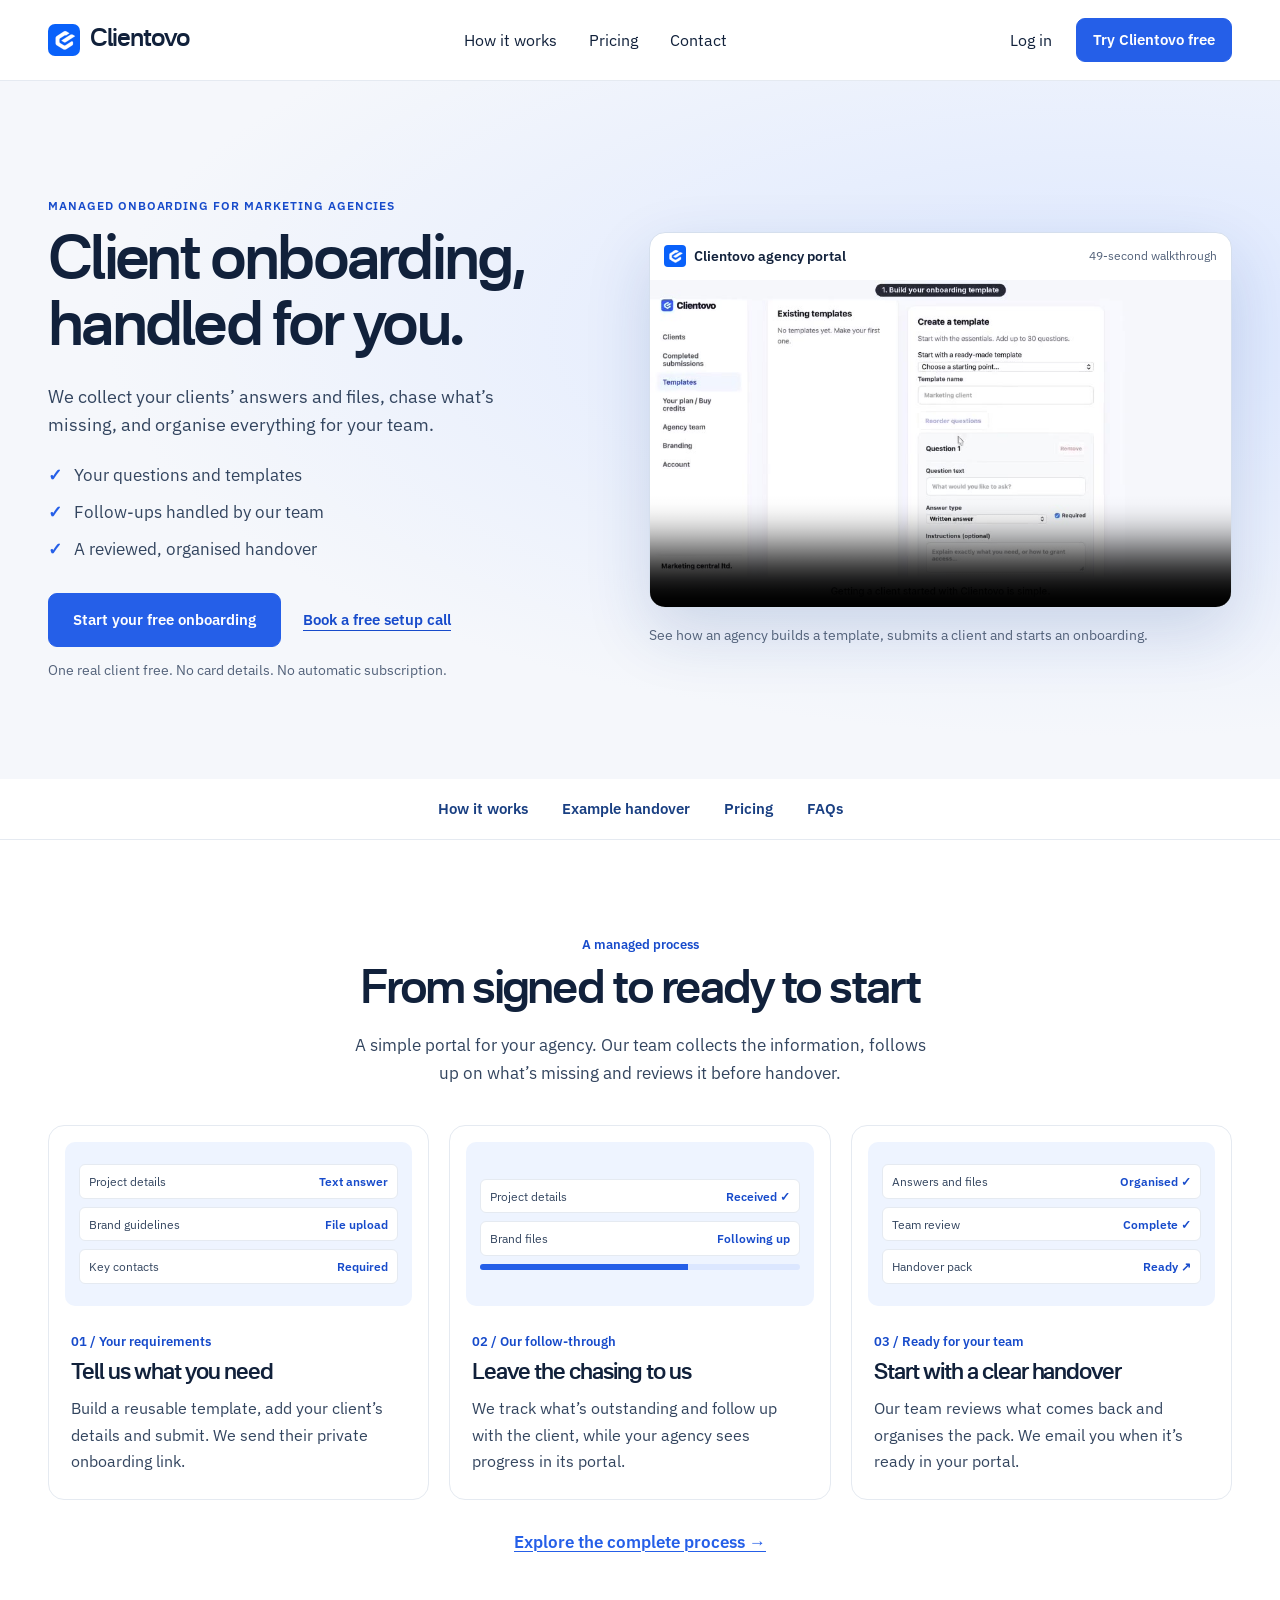
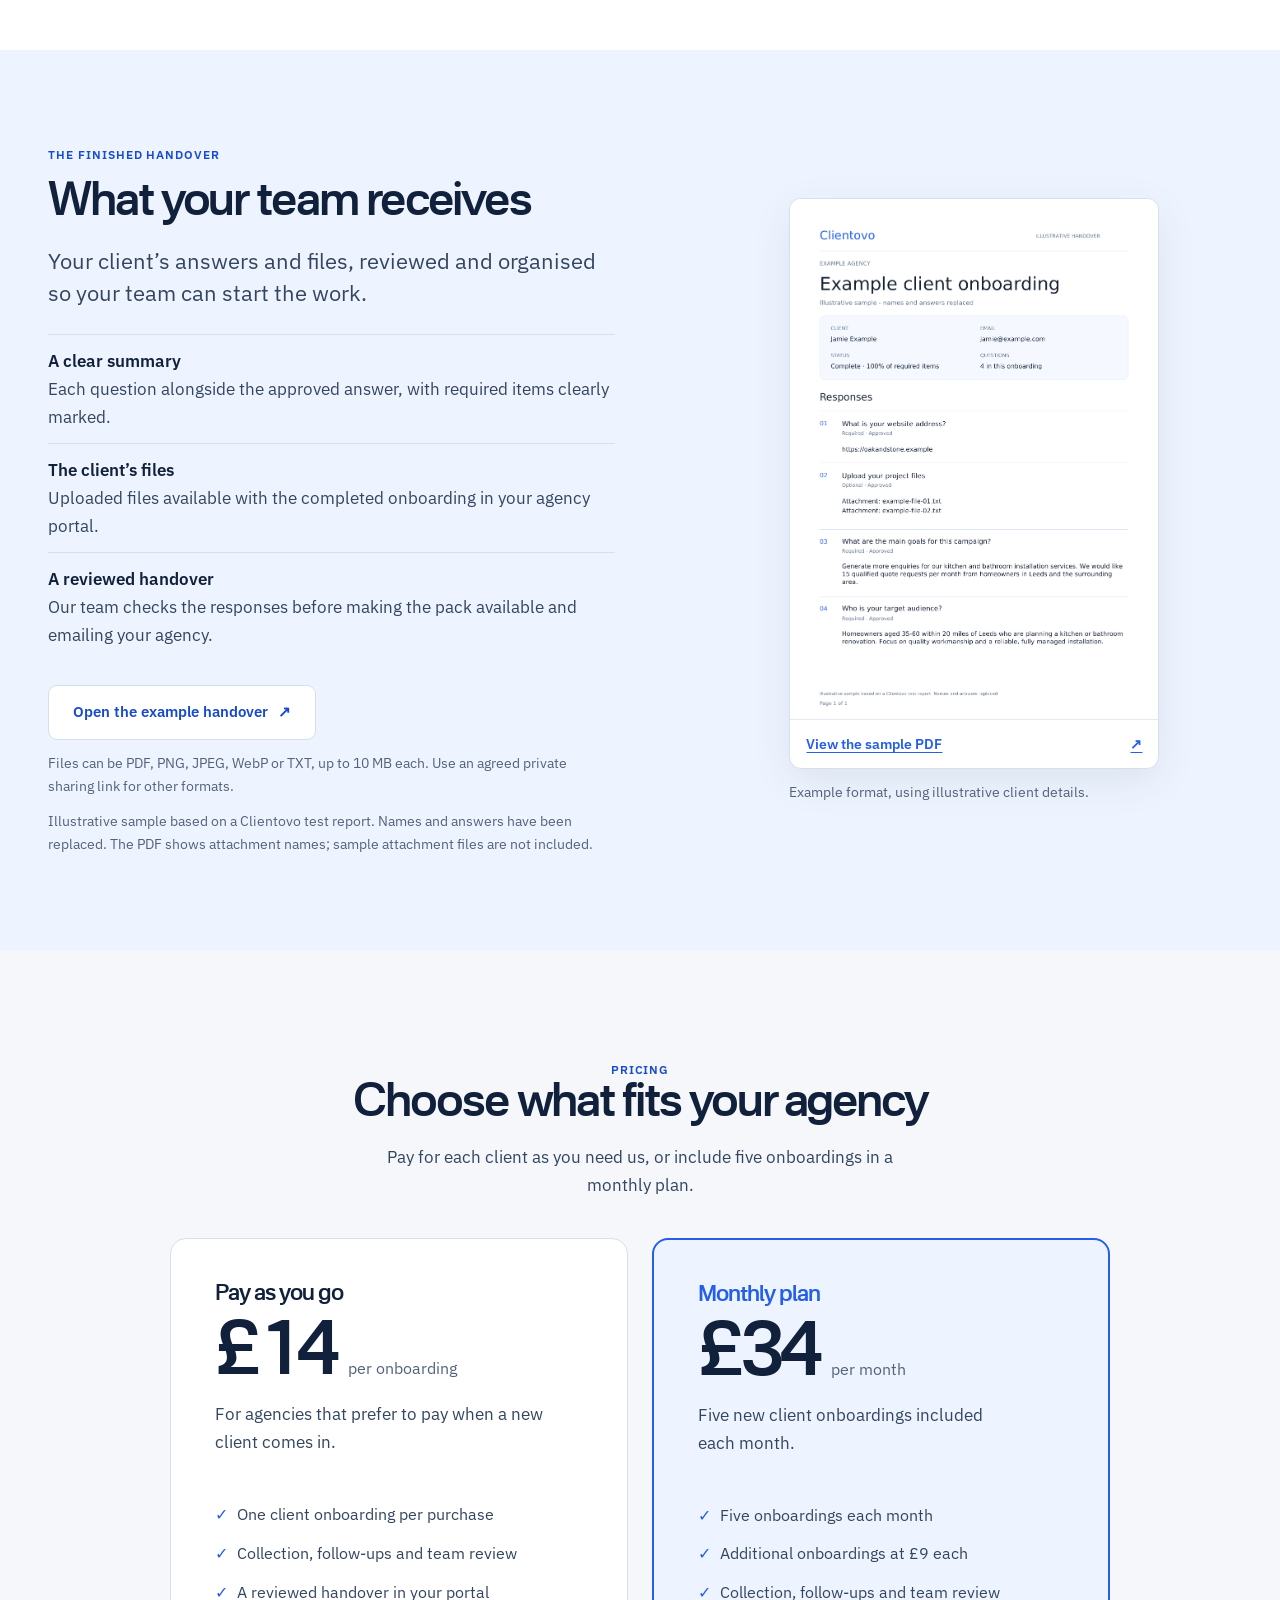
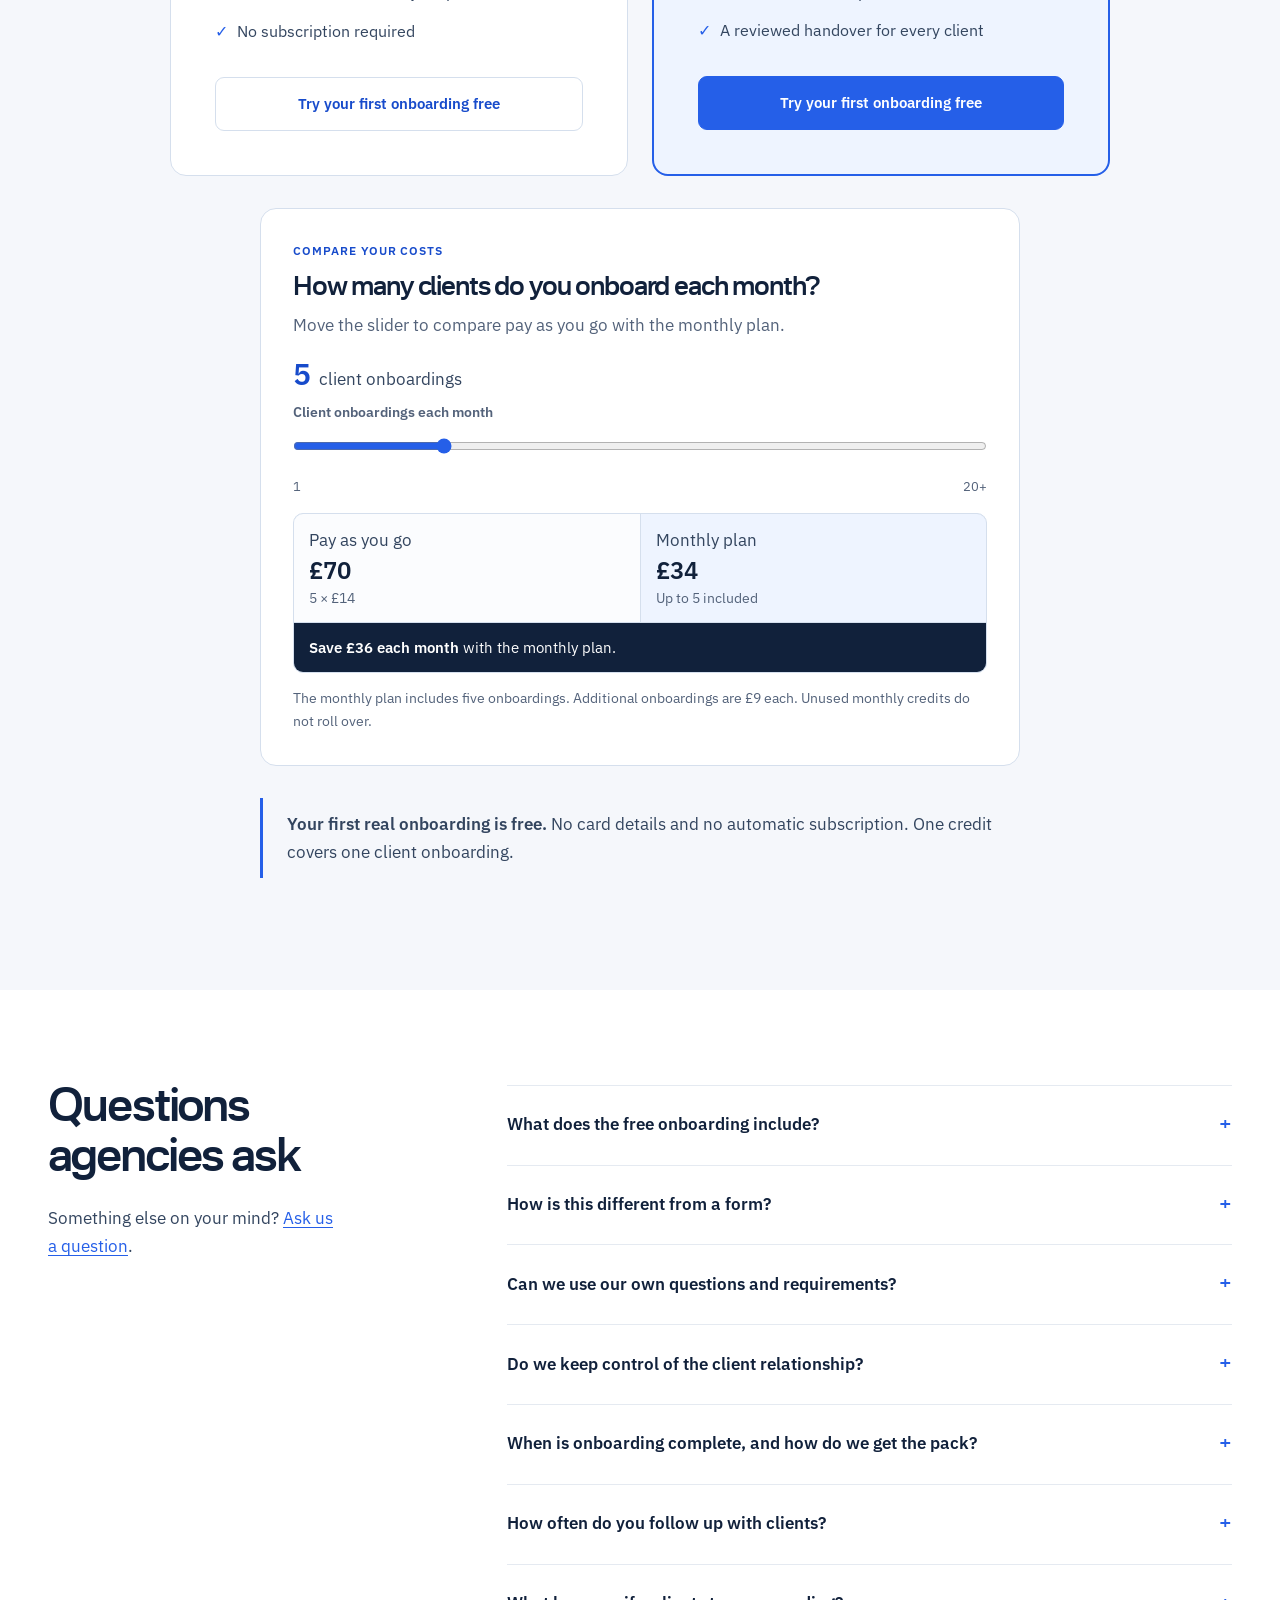
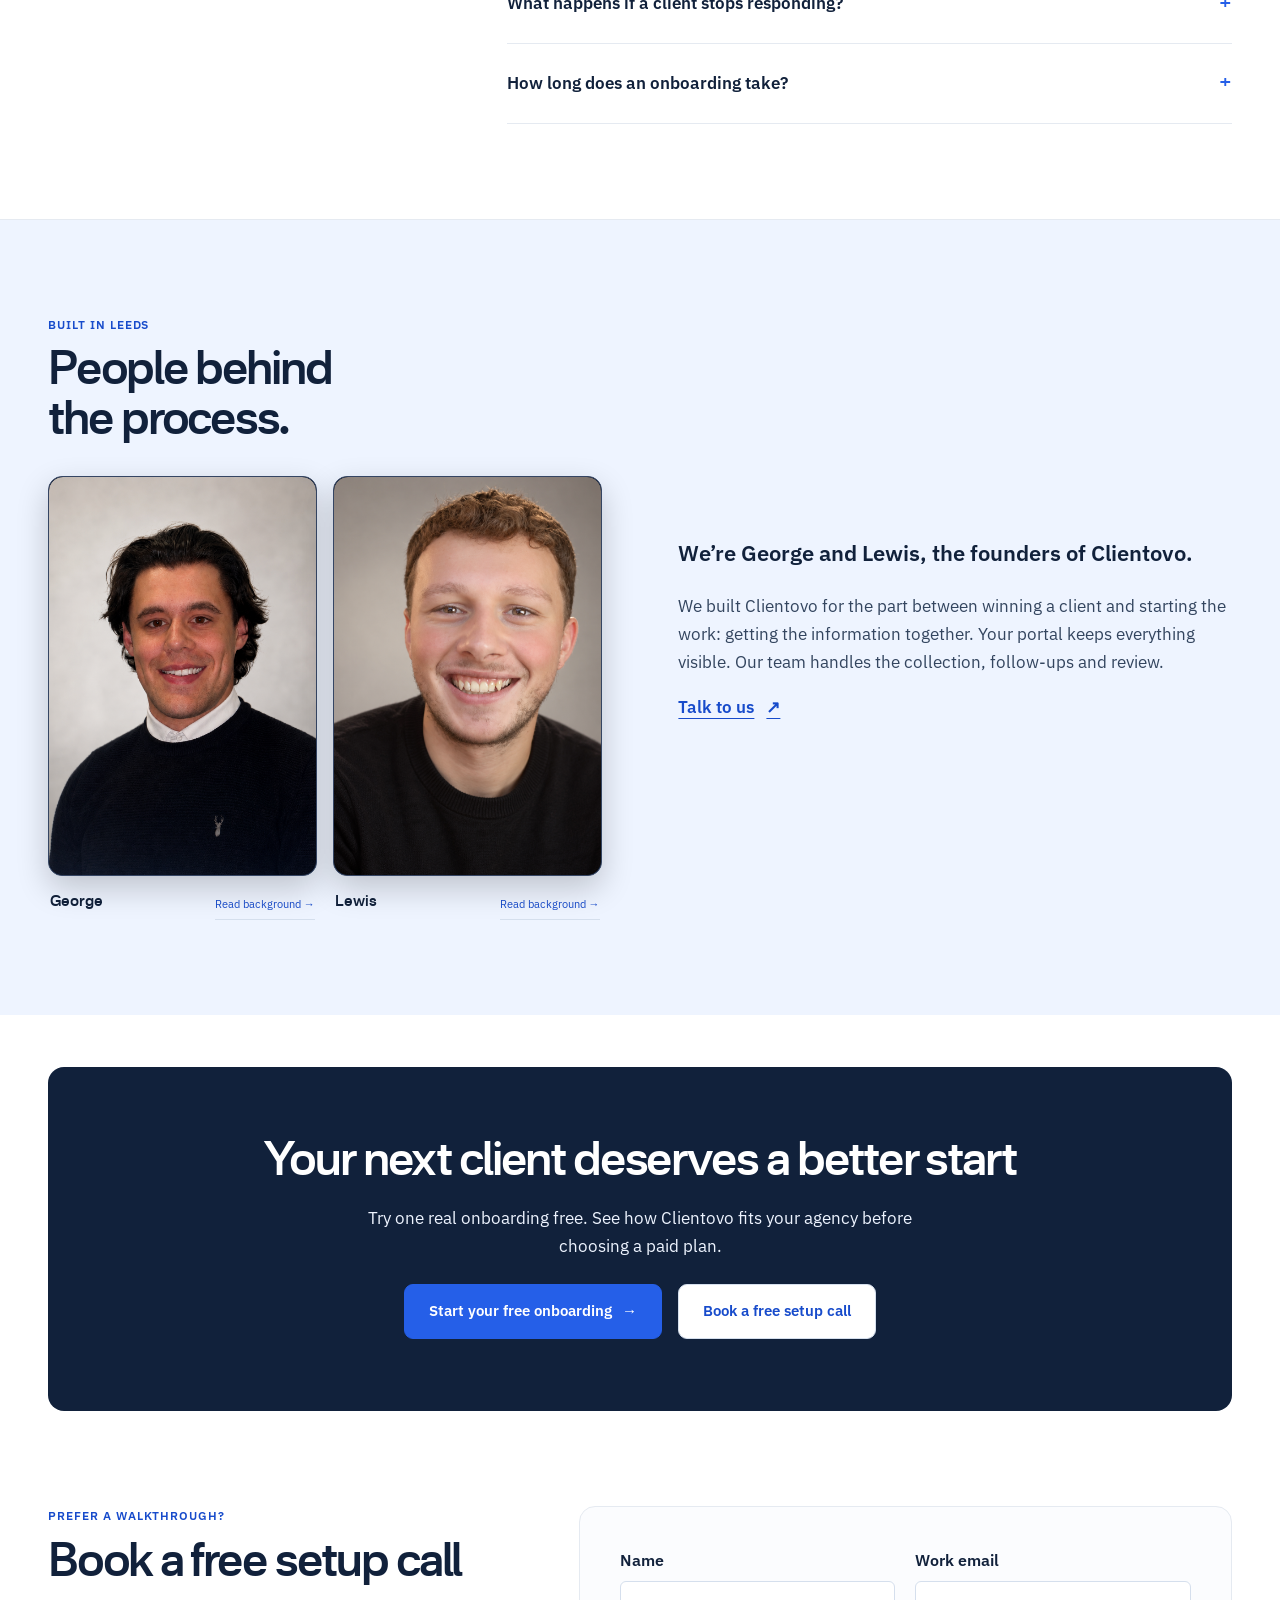
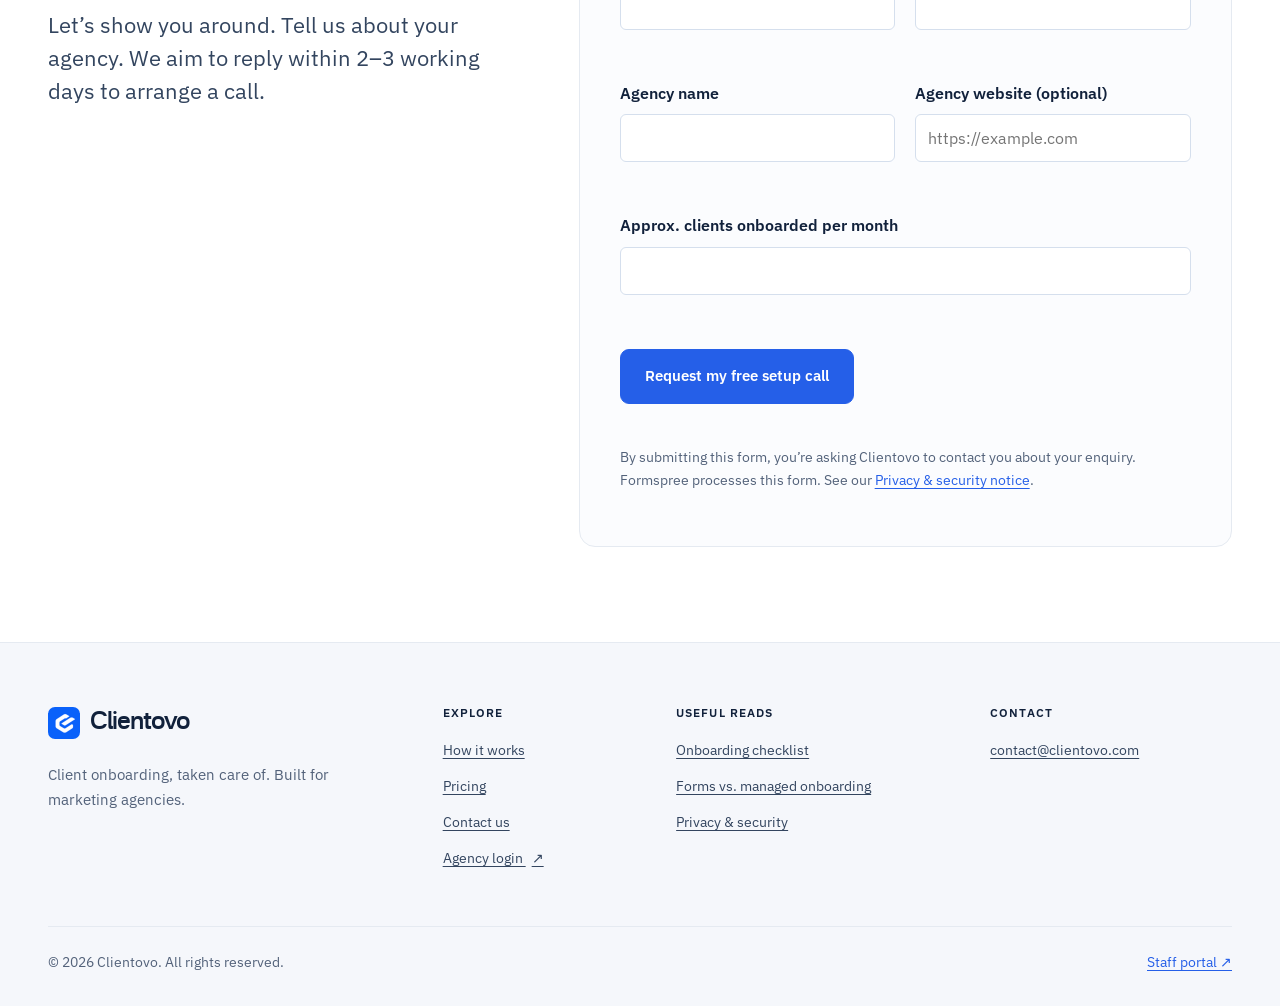
==== commit 4472757d: "Keep founder biographies readable at intermediate widths" ====
--- a/index.html
+++ b/index.html
@@ -29,7 +29,7 @@
 <meta name="twitter:image" content="https://clientovo.com/og-image.png">
 <script type="application/ld+json">{"@context":"https://schema.org","@graph":[{"@type":"Organization","@id":"https://clientovo.com/#organization","name":"Clientovo","url":"https://clientovo.com/","email":"contact@clientovo.com"},{"@type":"FAQPage","mainEntity":[{"@type":"Question","name":"What does the free onboarding include?","acceptedAnswer":{"@type":"Answer","text":"One real client onboarding using your agency’s template, including collection, follow-ups, review and handover. Your new account includes one free credit. No card is needed, and you won’t be enrolled in a paid subscription."}},{"@type":"Question","name":"How is this different from a form?","acceptedAnswer":{"@type":"Answer","text":"Your portal gives you a place to create templates and track clients. Our team handles the work around the form: collecting information, following up, reviewing responses and organising the finished pack."}},{"@type":"Question","name":"Can we use our own questions and requirements?","acceptedAnswer":{"@type":"Answer","text":"Yes. Create reusable templates for the information, files and account access details your agency needs. Use a different template for each kind of project. Do not request passwords through an onboarding form."}},{"@type":"Question","name":"Do we keep control of the client relationship?","acceptedAnswer":{"@type":"Answer","text":"Yes. Your agency owns the relationship and delivers the project. We handle the onboarding admin you ask us to manage, and you can track progress in your portal."}},{"@type":"Question","name":"When is onboarding complete, and how do we get the pack?","acceptedAnswer":{"@type":"Answer","text":"An onboarding is ready for handover once the required information has been supplied and our team has reviewed and approved the answers and files. We then publish the pack in your portal and email your agency a link. Reaching 100% alone does not send the handover automatically."}},{"@type":"Question","name":"How often do you follow up with clients?","acceptedAnswer":{"@type":"Answer","text":"Our standard reminder interval is three days, measured from the latest response or reminder while required information is still missing. Our team can adjust or pause reminders for an onboarding."}},{"@type":"Question","name":"What happens if a client stops responding?","acceptedAnswer":{"@type":"Answer","text":"After seven days without a new answer, the onboarding is flagged for our team’s attention. Outstanding items stay visible in your portal. Missing required information is not treated as complete."}},{"@type":"Question","name":"How long does an onboarding take?","acceptedAnswer":{"@type":"Answer","text":"Timing depends on how quickly your client provides the required information and whether any answers or files need correcting. You can track progress in your portal while we manage the follow-ups and review."}}]}]}</script>
 <script src="/site.js?v=20261105-marketing" defer></script>
-<link rel="stylesheet" href="/marketing.css?v=1">
+<link rel="stylesheet" href="/marketing.css?v=2">
 <link rel="stylesheet" href="/pricing.css?v=20261105-marketing">
 </head><body><a class="skip-link" href="#main">Skip to content</a>
 <header class="site-header">
@@ -198,7 +198,7 @@
               </span>
               <span class="founder-face founder-back" id="george-background" data-founder-back aria-hidden="true">
                 <span class="founder-role">Co-founder · Clientovo</span><strong class="founder-name">George</strong>
-                <span class="founder-bio" id="george-bio-copy" data-founder-copy>George is currently studying law. He brings an eye for detail to Clientovo, helping keep client information organised and handovers clear.</span>
+                <span class="founder-bio" id="george-bio-copy" data-founder-copy>George has half a decade of retail adminsitration and is now studying law. He brings an eye for detail to Clientovo, helping keep client information organised and handovers clear.</span>
                 <span class="founder-return" aria-hidden="true">Back to photo ↶</span>
               </span>
             </span>
--- a/marketing.css
+++ b/marketing.css
@@ -180,7 +180,7 @@
 @media(max-width:650px){.founder-card{border-radius:10px;min-height:320px}.founder-back{padding:18px}.founder-caption{bottom:14px;left:14px;right:14px}.founder-name{font-size:1.35rem;margin:10px 0 12px}.founder-bio{font-size:.75rem;line-height:1.55}.founder-caption small{font-size:.5625rem;margin-top:8px}.founder-return{padding-top:12px;font-size:.625rem}}
 @media(prefers-reduced-motion:reduce){.founder-card-inner{transition:none}}
 
-@media(max-width:360px){.founder-portraits{grid-template-columns:1fr;max-width:280px}}
+@media(max-width:380px){.founder-portraits{grid-template-columns:1fr;max-width:280px}}
 .founder-profile{min-width:0}
 .founder-profile-label{display:flex;align-items:flex-start;justify-content:space-between;flex-wrap:wrap;gap:4px 10px;padding:14px 2px 0}
 .founder-profile-label>strong{font-family:Nacelle,Arial,sans-serif;font-weight:600;font-size:.9375rem;color:var(--ink)}
@@ -192,3 +192,10 @@
 /* Keep the reverse face out of the visible label until the biography opens. */
 .founder-card:not(.is-flipped) .founder-back,
 .founder-card.is-flipped .founder-front { visibility: hidden; }
+
+@media (max-width: 900px) {
+  .about-layout { grid-template-columns: 1fr; }
+}
+@media (min-width: 901px) and (max-width: 1280px) {
+  .founder-card { min-height: 400px; }
+}
